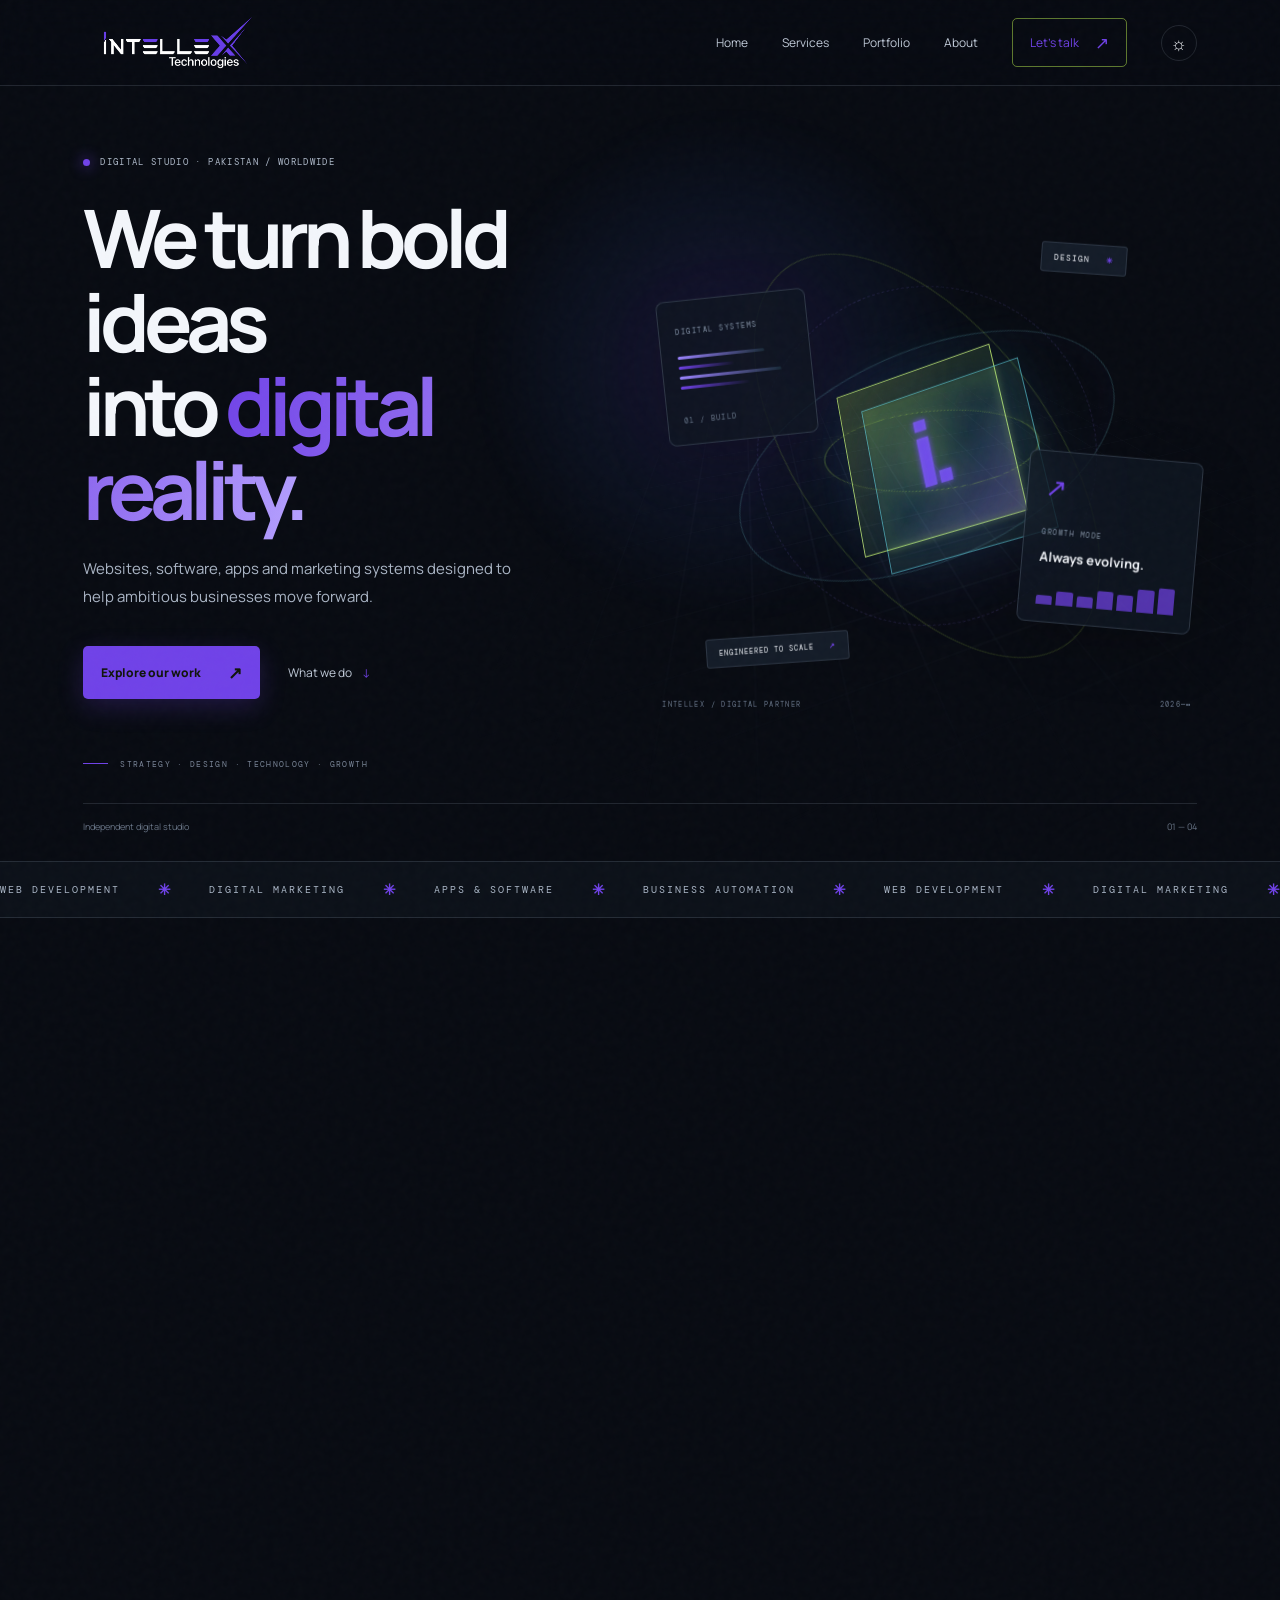
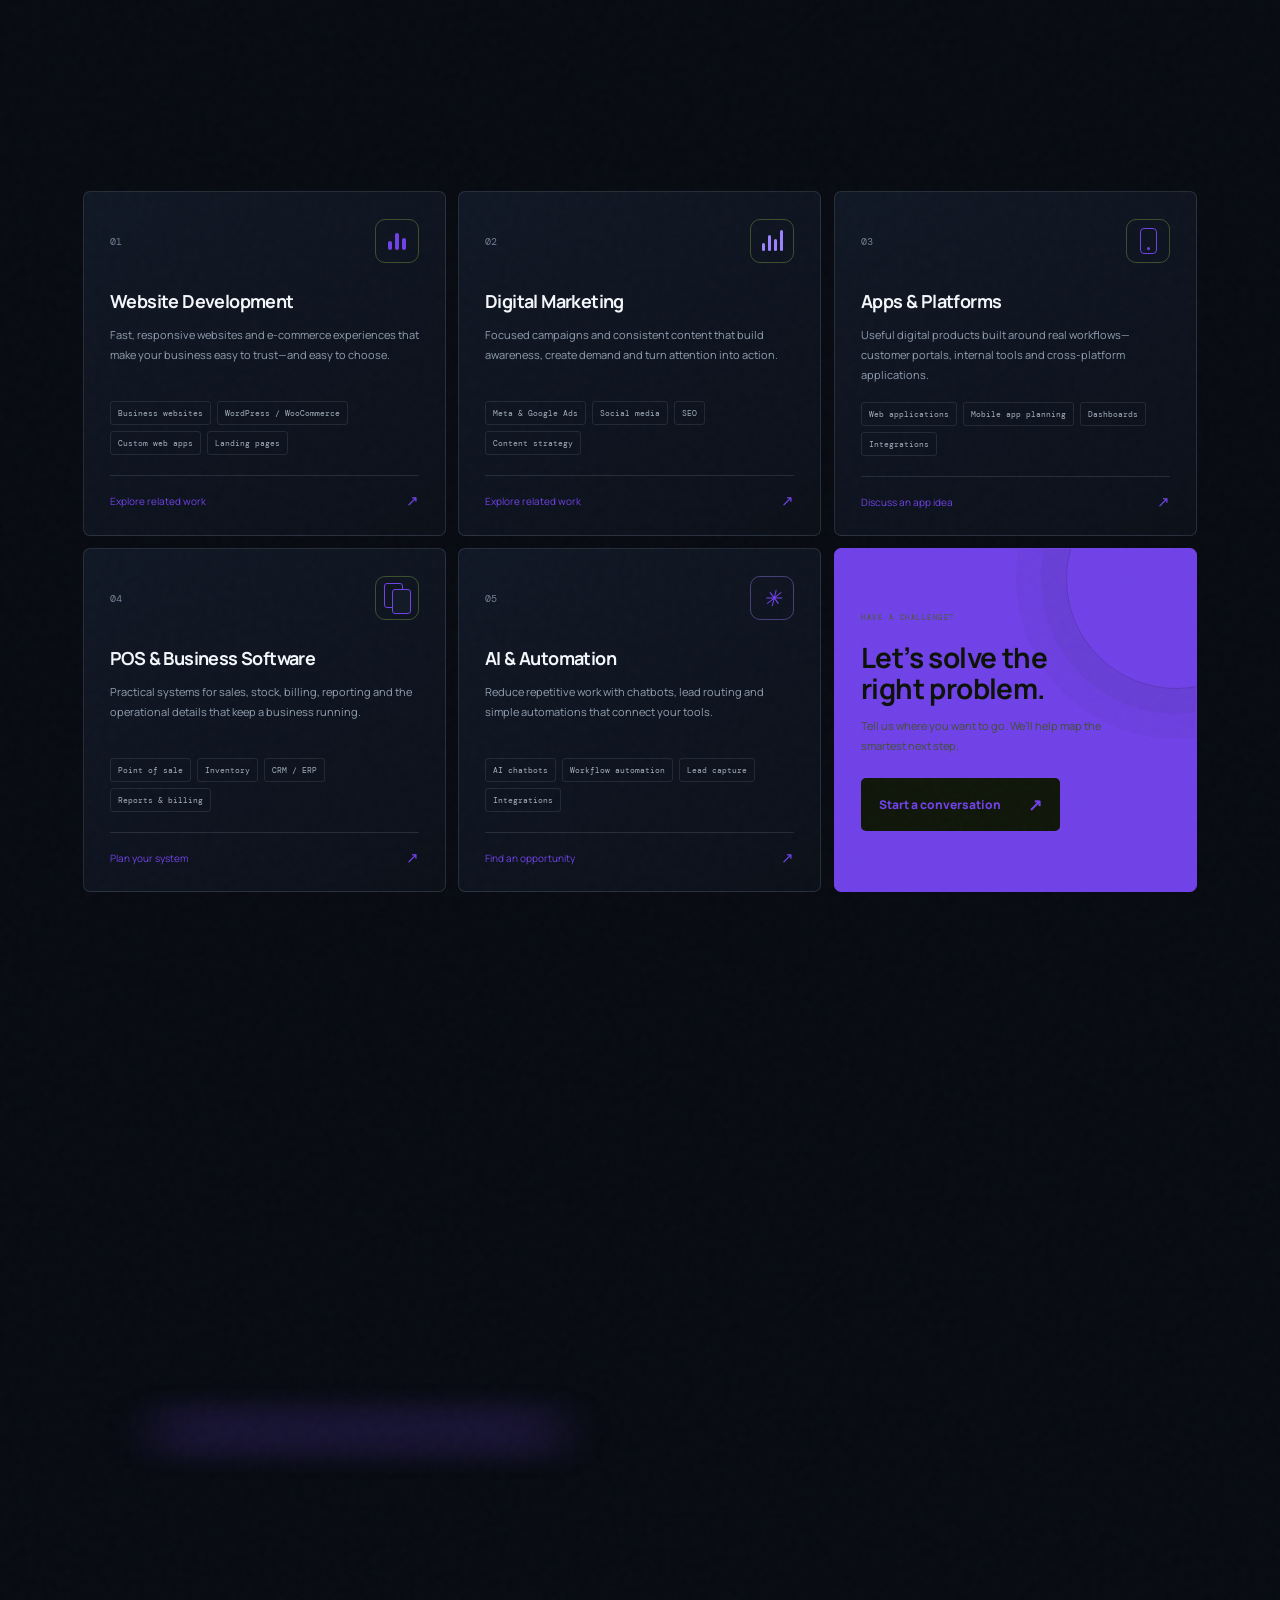
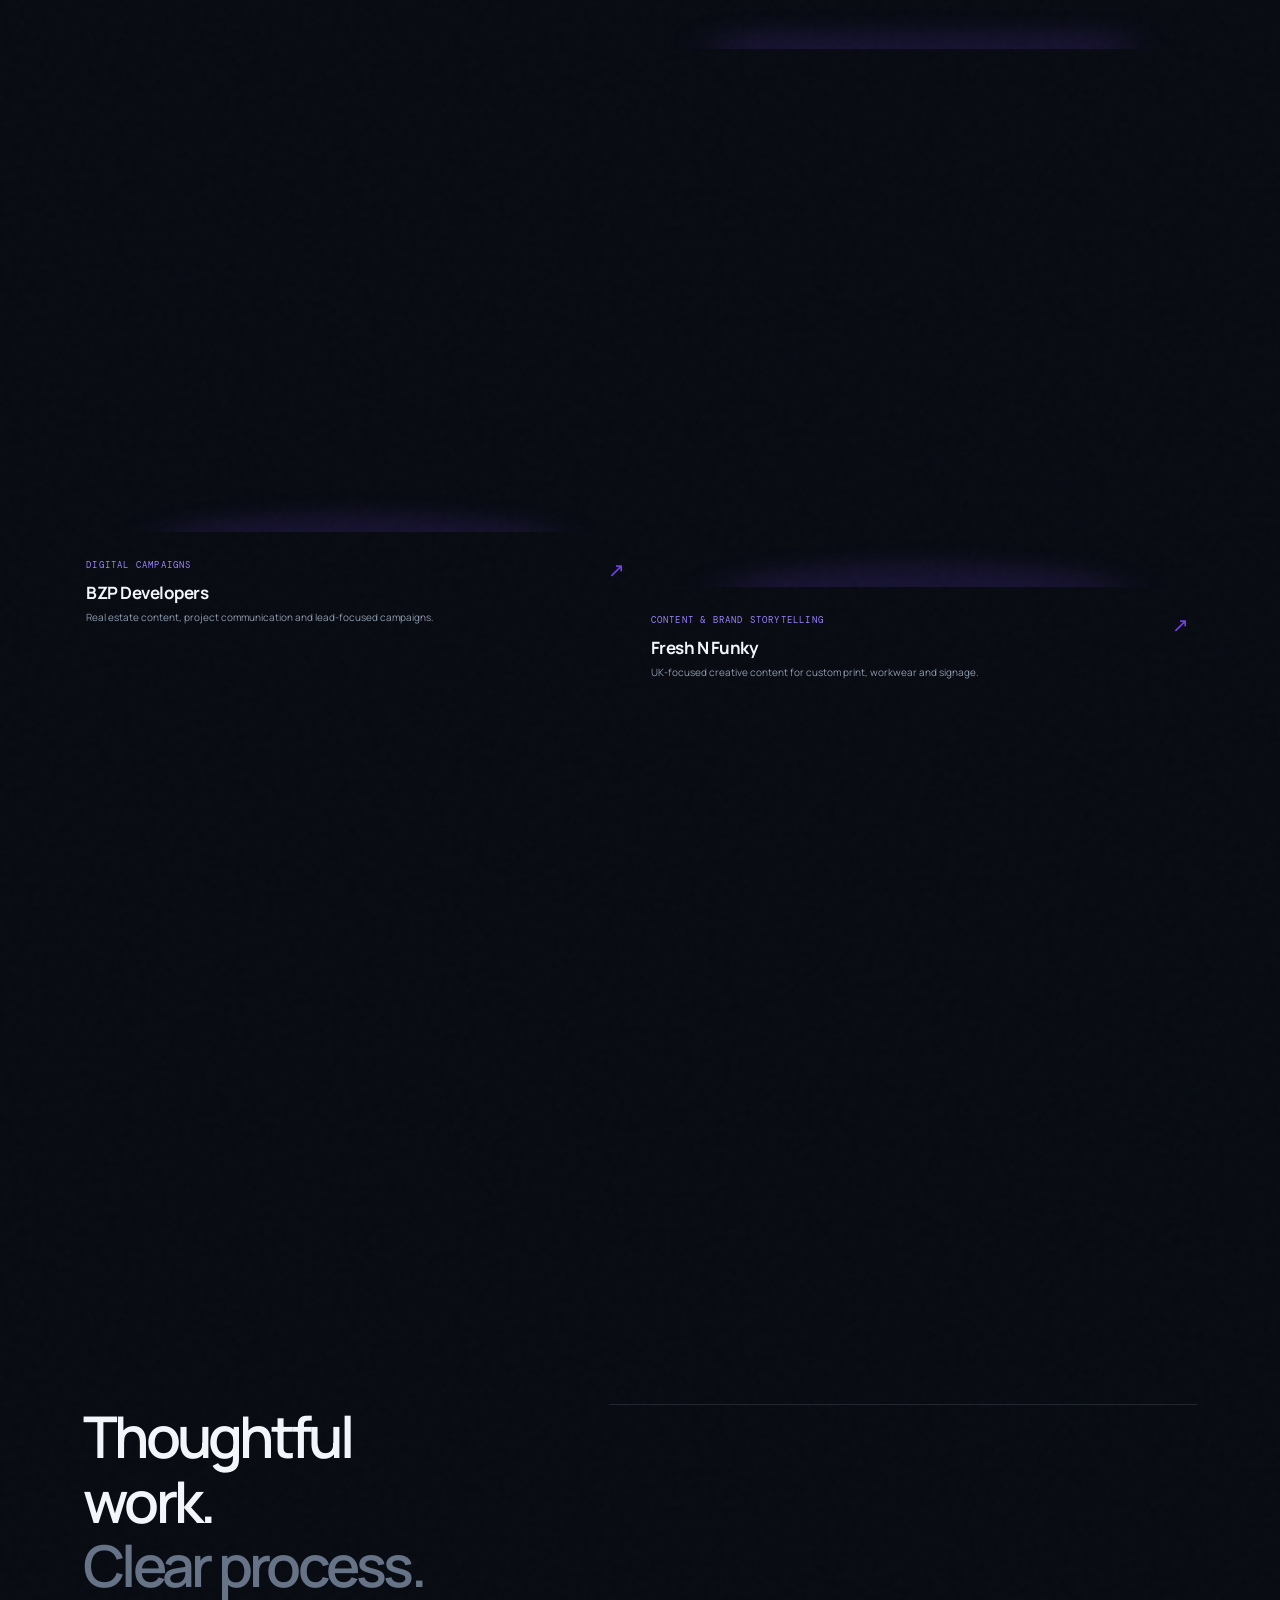
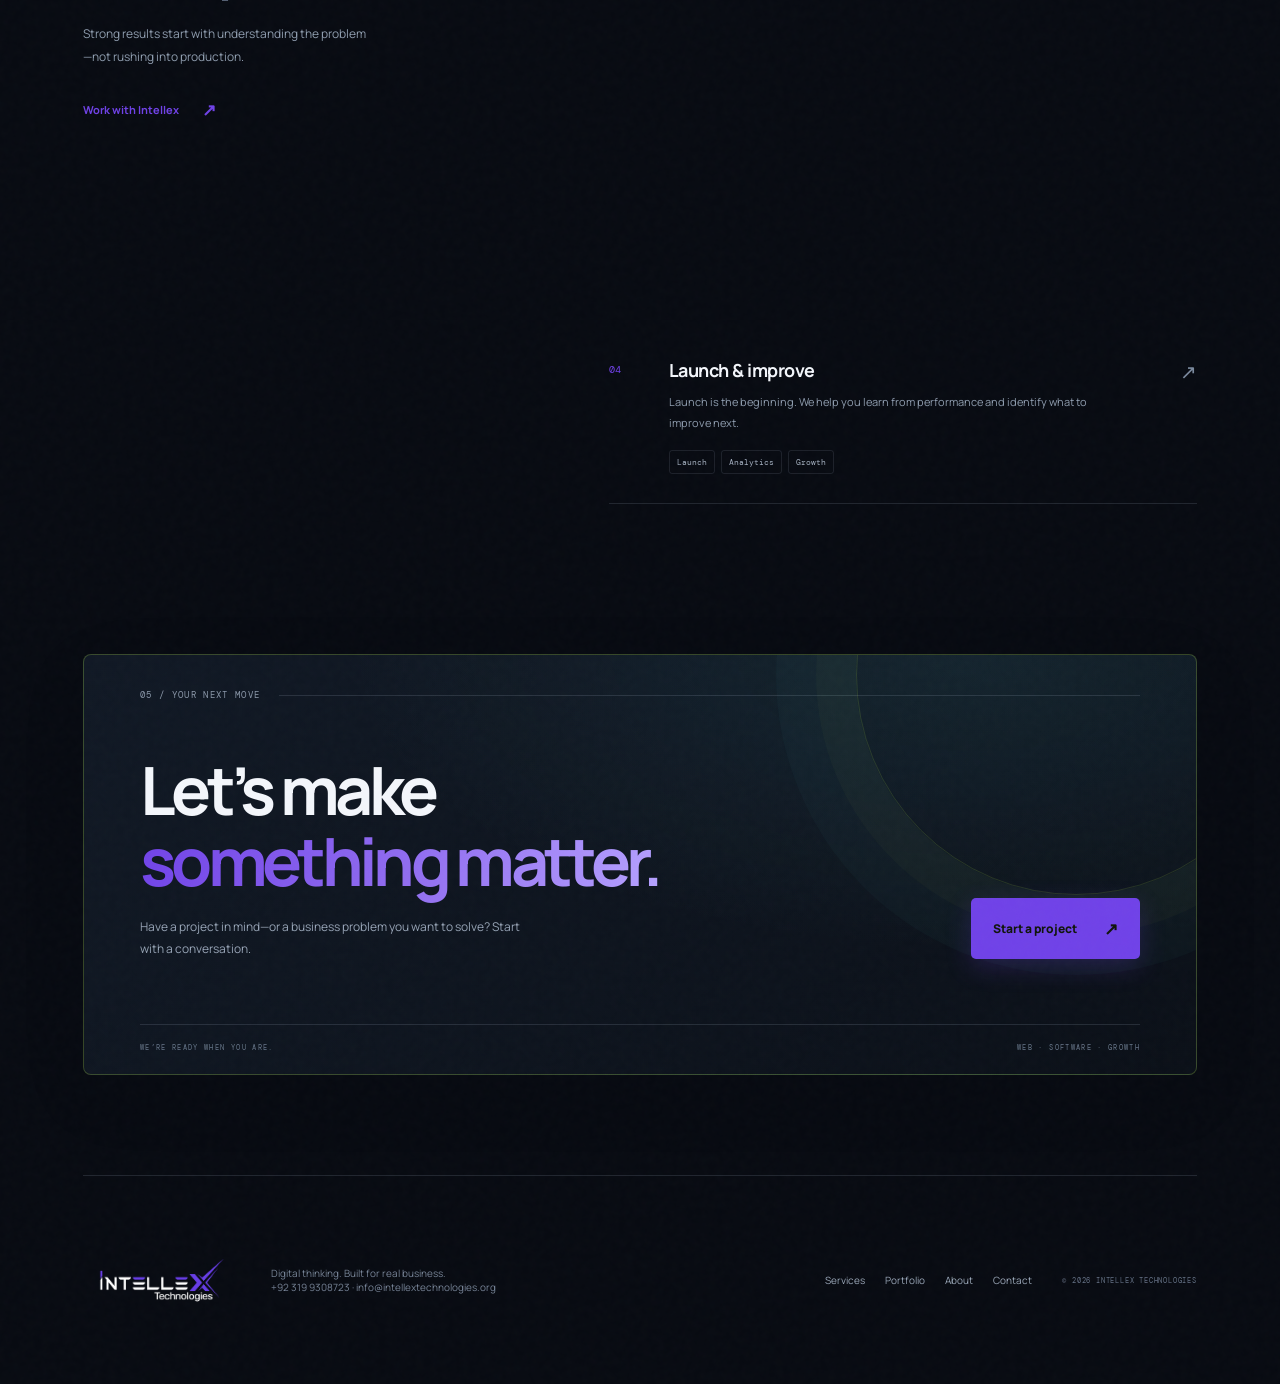
==== index.html @ 1612bf9b "Add files via upload" ====
<!doctype html>
<html lang="en" data-theme="dark">
<head>
  <meta charset="utf-8">
  <meta name="viewport" content="width=device-width, initial-scale=1">
  <meta name="theme-color" content="#080b12">
  <meta name="description" content="Intellex Technologies builds digital experiences, websites, apps, business software and performance marketing systems.">
  <title>Intellex Technologies — Build What’s Next</title>
  <link rel="preconnect" href="https://fonts.googleapis.com">
  <link rel="preconnect" href="https://fonts.gstatic.com" crossorigin>
  <link href="https://fonts.googleapis.com/css2?family=DM+Mono:wght@400;500&family=Manrope:wght@400;500;600;700;800&display=swap" rel="stylesheet">
  <link rel="stylesheet" href="styles.css">
</head>
<body>
  <div class="noise" aria-hidden="true"></div>
  <div class="cursor-glow" aria-hidden="true"></div>
  <header class="site-header">
    <a class="brand" href="index.html" aria-label="Intellex Technologies home"><img class="brand-logo brand-logo-dark" src="intellex-logo-dark.png" alt="Intellex Technologies"><img class="brand-logo brand-logo-light" src="intellex-logo.png" alt=""></a>
    <button class="menu-toggle" aria-label="Toggle menu" aria-expanded="false"><span></span><span></span></button>
    <nav class="nav-links">
      <a href="index.html" aria-current="page">Home</a><a href="services.html">Services</a><a href="portfolio.html">Portfolio</a><a href="about.html">About</a>
      <a class="nav-cta" href="contact.html">Let’s talk <span>↗</span></a><button class="theme-toggle" type="button" aria-label="Switch to light mode" title="Toggle light/dark mode">☼</button>
    </nav>
  </header>

  <main id="top">
    <section class="hero section-shell">
      <div class="hero-copy">
        <div class="eyebrow reveal"><span class="status-dot"></span> DIGITAL STUDIO · PAKISTAN / WORLDWIDE</div>
        <h1 class="reveal">We turn bold ideas<br>into <span class="gradient-text">digital reality.</span></h1>
        <p class="hero-intro reveal">Websites, software, apps and marketing systems designed to help ambitious businesses move forward.</p>
        <div class="hero-actions reveal">
          <a class="button button-primary" href="portfolio.html">Explore our work <span>↗</span></a>
          <a class="text-link" href="services.html">What we do <span>↓</span></a>
        </div>
        <div class="hero-footnote reveal"><span class="mini-line"></span> STRATEGY · DESIGN · TECHNOLOGY · GROWTH</div>
      </div>
      <div class="hero-visual" aria-label="Abstract three-dimensional digital artwork">
        <div class="orbit orbit-one"></div><div class="orbit orbit-two"></div><div class="orbit orbit-three"></div>
        <div class="visual-grid"></div>
        <div class="core-object">
          <div class="core-face face-front"><span>i.</span></div>
          <div class="core-face face-side"></div>
          <div class="core-ring"></div>
        </div>
        <div class="float-card card-code"><span class="card-label">DIGITAL SYSTEMS</span><div class="code-lines"><i></i><i></i><i></i><i></i></div><span class="code-foot">01 / BUILD</span></div>
        <div class="float-card card-growth"><span class="growth-icon">↗</span><span class="card-label">GROWTH MODE</span><strong>Always evolving.</strong><div class="growth-bars"><i></i><i></i><i></i><i></i><i></i><i></i><i></i></div></div>
        <div class="floating-chip chip-top">DESIGN <b>✳</b></div><div class="floating-chip chip-bottom">ENGINEERED TO SCALE <b>↗</b></div>
        <div class="visual-caption">INTELLEX / DIGITAL PARTNER <span>2026—∞</span></div>
      </div>
      <div class="hero-bottom-line"><span>Independent digital studio</span><span>01 — 04</span></div>
    </section>

    <section class="ticker" aria-label="Our capabilities">
      <div class="ticker-track"><span>WEB DEVELOPMENT</span><b>✳</b><span>DIGITAL MARKETING</span><b>✳</b><span>APPS & SOFTWARE</span><b>✳</b><span>BUSINESS AUTOMATION</span><b>✳</b><span>WEB DEVELOPMENT</span><b>✳</b><span>DIGITAL MARKETING</span><b>✳</b><span>APPS & SOFTWARE</span><b>✳</b><span>BUSINESS AUTOMATION</span><b>✳</b></div>
    </section>

    <section class="intro-section section-shell">
      <div class="section-kicker reveal"><span>01 / WHO WE ARE</span><span class="kicker-rule"></span></div>
      <div class="intro-grid">
        <h2 class="reveal">Good technology<br>should move your<br><span class="muted-text">business forward.</span></h2>
        <div class="intro-copy reveal"><p>Intellex Technologies brings creative thinking and practical technology together. We build the digital foundations businesses need—from a clear online presence to custom systems that make everyday work smarter.</p><p class="small-note">No off-the-shelf thinking. No unnecessary complexity. Just considered digital work built around your goals.</p><a class="arrow-link" href="contact.html">Tell us what you’re building <span>↗</span></a></div>
      </div>
    </section>

    <section class="services-section section-shell" id="services">
      <div class="section-kicker reveal"><span>02 / WHAT WE DO</span><span class="kicker-rule"></span><span>CAPABILITIES, CONNECTED</span></div>
      <div class="services-heading reveal"><h2>Everything digital.<br><span class="muted-text">One connected team.</span></h2><p>From first sketch to launch day—and the growth work that comes after.</p></div>
      <div class="service-grid">
        <article class="service-card reveal" data-tilt>
          <div class="service-top"><span>01</span><div class="service-icon icon-web"><i></i><i></i><i></i></div></div>
          <h3>Website Development</h3><p>Fast, responsive websites and e-commerce experiences that make your business easy to trust—and easy to choose.</p>
          <div class="service-tags"><span>Business websites</span><span>WordPress / WooCommerce</span><span>Custom web apps</span><span>Landing pages</span></div>
          <a href="portfolio.html" class="service-link" data-filter-link="web">Explore related work <span>↗</span></a>
        </article>
        <article class="service-card reveal" data-tilt>
          <div class="service-top"><span>02</span><div class="service-icon icon-marketing"><i></i><i></i><i></i><i></i></div></div>
          <h3>Digital Marketing</h3><p>Focused campaigns and consistent content that build awareness, create demand and turn attention into action.</p>
          <div class="service-tags"><span>Meta & Google Ads</span><span>Social media</span><span>SEO</span><span>Content strategy</span></div>
          <a href="portfolio.html" class="service-link" data-filter-link="marketing">Explore related work <span>↗</span></a>
        </article>
        <article class="service-card reveal" data-tilt>
          <div class="service-top"><span>03</span><div class="service-icon icon-app"><i></i></div></div>
          <h3>Apps & Platforms</h3><p>Useful digital products built around real workflows—customer portals, internal tools and cross-platform applications.</p>
          <div class="service-tags"><span>Web applications</span><span>Mobile app planning</span><span>Dashboards</span><span>Integrations</span></div>
          <a href="contact.html" class="service-link">Discuss an app idea <span>↗</span></a>
        </article>
        <article class="service-card reveal" data-tilt>
          <div class="service-top"><span>04</span><div class="service-icon icon-pos"><i></i><i></i></div></div>
          <h3>POS & Business Software</h3><p>Practical systems for sales, stock, billing, reporting and the operational details that keep a business running.</p>
          <div class="service-tags"><span>Point of sale</span><span>Inventory</span><span>CRM / ERP</span><span>Reports & billing</span></div>
          <a href="contact.html" class="service-link">Plan your system <span>↗</span></a>
        </article>
        <article class="service-card reveal" data-tilt>
          <div class="service-top"><span>05</span><div class="service-icon icon-ai"><i>✳</i></div></div>
          <h3>AI & Automation</h3><p>Reduce repetitive work with chatbots, lead routing and simple automations that connect your tools.</p>
          <div class="service-tags"><span>AI chatbots</span><span>Workflow automation</span><span>Lead capture</span><span>Integrations</span></div>
          <a href="contact.html" class="service-link">Find an opportunity <span>↗</span></a>
        </article>
        <article class="service-card service-card-cta reveal" data-tilt>
          <span class="cta-orb"></span><span class="card-label">HAVE A CHALLENGE?</span><h3>Let’s solve the<br>right problem.</h3><p>Tell us where you want to go. We’ll help map the smartest next step.</p><a class="button button-light" href="contact.html">Start a conversation <span>↗</span></a>
        </article>
      </div>
    </section>

    <section class="work-section section-shell" id="work">
      <div class="section-kicker reveal"><span>03 / SELECTED WORK</span><span class="kicker-rule"></span><span>REAL CLIENTS · REAL CONTEXT</span></div>
      <div class="work-heading reveal"><h2>Different industries.<br><span class="muted-text">Purpose-built solutions.</span></h2><p>A selection of client work across digital presence, e-commerce, marketing and brand communication.</p></div>
      <div class="work-filters reveal" role="group" aria-label="Filter projects">
        <button class="filter-button active" data-filter="all">All work <span>06</span></button>
        <button class="filter-button" data-filter="web">Web & e-commerce</button>
        <button class="filter-button" data-filter="marketing">Marketing & content</button>
        <button class="filter-button" data-filter="brand">Brand communication</button>
      </div>
      <div class="project-grid">
        <article class="project-card project-large reveal" data-category="web">
          <div class="project-art art-ans"><div class="mock-browser"><div class="browser-top"><i></i><i></i><i></i><span>ansconsultant.com</span></div><div class="mock-content"><span class="mock-eyebrow">YOUR NEXT CHAPTER</span><strong>Move forward<br>with clarity.</strong><div class="mock-button"></div><div class="mock-sun"></div></div></div><span class="art-index">01 / WEB</span></div>
          <div class="project-meta"><div><span class="project-type">WEBSITE EXPERIENCE</span><h3>ANS Foreign Consultant</h3><p>Consultancy-focused digital presence and service journey.</p></div><span class="project-arrow">↗</span></div>
        </article>
        <article class="project-card reveal" data-category="web">
          <div class="project-art art-kiswa"><div class="shop-layout"><div class="shop-title">KISWA<span>CREATIONS</span></div><div class="shop-product"><div class="product-arch"></div><div class="product-label">EVERYDAY<br>ESSENTIALS</div></div><div class="shop-pill">SHOP COLLECTION ↗</div></div><span class="art-index">02 / E-COMMERCE</span></div>
          <div class="project-meta"><div><span class="project-type">ONLINE STORE</span><h3>Kiswa Creations</h3><p>WooCommerce store for lifestyle and faith essentials.</p></div><span class="project-arrow">↗</span></div>
        </article>
        <article class="project-card reveal" data-category="marketing">
          <div class="project-art art-bzp"><div class="realty-lines"></div><div class="realty-copy"><span>BUILT ON VISION</span><strong>Property.<br>Perspective.</strong><i>REAL ESTATE / CAMPAIGNS</i></div><div class="realty-tower tower-one"></div><div class="realty-tower tower-two"></div><span class="art-index">03 / REAL ESTATE</span></div>
          <div class="project-meta"><div><span class="project-type">DIGITAL CAMPAIGNS</span><h3>BZP Developers</h3><p>Real estate content, project communication and lead-focused campaigns.</p></div><span class="project-arrow">↗</span></div>
        </article>
        <article class="project-card project-large reveal" data-category="marketing brand">
          <div class="project-art art-fnf"><div class="fnf-stamp">FRESH<br><b>N</b><br>FUNKY</div><div class="fnf-side">BRAND IT. PRINT IT. MAKE IT YOURS.</div><div class="fnf-shape shape-a"></div><div class="fnf-shape shape-b"></div><span class="art-index">04 / UK BRAND</span></div>
          <div class="project-meta"><div><span class="project-type">CONTENT & BRAND STORYTELLING</span><h3>Fresh N Funky</h3><p>UK-focused creative content for custom print, workwear and signage.</p></div><span class="project-arrow">↗</span></div>
        </article>
        <article class="project-card reveal" data-category="marketing">
          <div class="project-art art-lagarto"><span class="lagarto-word">LAGARTO<span>ACTIVE KIDS</span></span><div class="lagarto-shape"></div><span class="lagarto-cta">MOVE YOUR WAY ↗</span><span class="art-index">05 / E-COMMERCE BRAND</span></div>
          <div class="project-meta"><div><span class="project-type">SOCIAL & BRAND CONTENT</span><h3>Lagarto UK</h3><p>Social-first content direction for a kids activewear brand.</p></div><span class="project-arrow">↗</span></div>
        </article>
        <article class="project-card reveal" data-category="marketing brand">
          <div class="project-art art-habib"><div class="habib-moon"></div><span class="habib-small">AL HABIB</span><strong>THE JOURNEY<br>OF A LIFETIME</strong><span class="habib-bottom">HAJJ & UMRAH</span><span class="art-index">06 / TRAVEL</span></div>
          <div class="project-meta"><div><span class="project-type">SOCIAL & CAMPAIGN CONTENT</span><h3>Al Habib Hajj & Umrah</h3><p>Travel communications and evergreen pilgrimage content.</p></div><span class="project-arrow">↗</span></div>
        </article>
      </div>
      <p class="portfolio-note">Project visuals on this page are designed portfolio mockups, not screenshots of live client websites or campaign results.</p>
    </section>

    <section class="process-section section-shell" id="process">
      <div class="section-kicker reveal"><span>04 / HOW WE WORK</span><span class="kicker-rule"></span><span>CLARITY BEFORE COMPLEXITY</span></div>
      <div class="process-layout"><div class="process-sticky reveal"><h2>Thoughtful work.<br><span class="muted-text">Clear process.</span></h2><p>Strong results start with understanding the problem—not rushing into production.</p><a class="arrow-link" href="contact.html">Work with Intellex <span>↗</span></a></div>
        <div class="process-steps">
          <article class="process-step reveal"><span class="step-number">01</span><div><h3>Understand</h3><p>We learn about your business, audience, goals and constraints. Then we define what success should actually look like.</p><div class="step-tags"><span>Discovery</span><span>Research</span><span>Scope</span></div></div><span class="step-symbol">⌕</span></article>
          <article class="process-step reveal"><span class="step-number">02</span><div><h3>Design the right approach</h3><p>We shape the user journey, content, system structure and visual direction before the build begins.</p><div class="step-tags"><span>UX / UI</span><span>Strategy</span><span>Planning</span></div></div><span class="step-symbol">◈</span></article>
          <article class="process-step reveal"><span class="step-number">03</span><div><h3>Build & refine</h3><p>We develop, test and refine the experience across screen sizes and real-world use cases.</p><div class="step-tags"><span>Development</span><span>QA</span><span>Iteration</span></div></div><span class="step-symbol">⌘</span></article>
          <article class="process-step reveal"><span class="step-number">04</span><div><h3>Launch & improve</h3><p>Launch is the beginning. We help you learn from performance and identify what to improve next.</p><div class="step-tags"><span>Launch</span><span>Analytics</span><span>Growth</span></div></div><span class="step-symbol">↗</span></article>
        </div>
      </div>
    </section>

    <section class="contact-section section-shell" id="contact">
      <div class="contact-card reveal"><div class="contact-orbit"></div><div class="section-kicker"><span>05 / YOUR NEXT MOVE</span><span class="kicker-rule"></span></div><div class="contact-content"><div><h2>Let’s make<br><span class="gradient-text">something matter.</span></h2><p>Have a project in mind—or a business problem you want to solve? Start with a conversation.</p></div><a class="button button-primary button-big" href="mailto:info@intellextechnologies.org?subject=Project%20enquiry">Start a project <span>↗</span></a></div><div class="contact-bottom"><span>WE’RE READY WHEN YOU ARE.</span><span>WEB · SOFTWARE · GROWTH</span></div></div>
    </section>
  </main>

  <footer class="site-footer section-shell"><a class="brand" href="index.html"><img class="brand-logo brand-logo-dark" src="intellex-logo-dark.png" alt="Intellex Technologies"><img class="brand-logo brand-logo-light" src="intellex-logo.png" alt=""></a><p>Digital thinking. Built for real business.<br><a href="tel:+923199308723">+92 319 9308723</a> · <a href="mailto:info@intellextechnologies.org">info@intellextechnologies.org</a></p><div class="footer-links"><a href="services.html">Services</a><a href="portfolio.html">Portfolio</a><a href="about.html">About</a><a href="contact.html">Contact</a></div><span class="copyright">© <span id="year"></span> INTELLEX TECHNOLOGIES</span></footer>
  <script src="script.js"></script>
</body>
</html>
---- styles.css ----
:root{--bg:#080b12;--panel:#0e131d;--panel2:#111927;--text:#f3f6fb;--muted:#9ba7b8;--line:rgba(207,221,244,.13);--lime:#7042e8;--cyan:#9b83ff;--violet:#7042e8;--font:'Manrope',sans-serif;--mono:'DM Mono',monospace}
*{box-sizing:border-box}html{scroll-behavior:smooth;scroll-padding-top:90px}body{margin:0;background:var(--bg);color:var(--text);font-family:var(--font);overflow-x:hidden}a{color:inherit;text-decoration:none}button{font:inherit}.noise{position:fixed;inset:0;pointer-events:none;z-index:30;opacity:.035;background-image:url("data:image/svg+xml,%3Csvg viewBox='0 0 180 180' xmlns='http://www.w3.org/2000/svg'%3E%3Cfilter id='n'%3E%3CfeTurbulence type='fractalNoise' baseFrequency='.95' numOctaves='3' stitchTiles='stitch'/%3E%3C/filter%3E%3Crect width='100%25' height='100%25' filter='url(%23n)' opacity='.6'/%3E%3C/svg%3E")}.cursor-glow{position:fixed;width:360px;height:360px;border-radius:50%;background:radial-gradient(circle,rgba(105,229,245,.075),transparent 68%);pointer-events:none;z-index:0;transform:translate(-50%,-50%);opacity:0;transition:opacity .3s}.site-header{height:86px;padding:0 6.5%;display:flex;align-items:center;justify-content:space-between;border-bottom:1px solid var(--line);position:sticky;top:0;background:rgba(8,11,18,.78);backdrop-filter:blur(18px);z-index:25}.brand{display:inline-flex;align-items:center;gap:12px}.brand-mark{width:31px;height:31px;display:flex;align-items:flex-end;gap:3px;padding:5px;border:1px solid rgba(200,255,82,.5);border-radius:9px;transform:rotate(-8deg)}.brand-mark span{width:5px;border-radius:3px;background:var(--lime);display:block}.brand-mark span:nth-child(1){height:10px}.brand-mark span:nth-child(2){height:17px}.brand-mark span:nth-child(3){height:12px}.brand-name{font-size:14px;font-weight:800;letter-spacing:-.5px;display:flex;flex-direction:column;line-height:1.05}.brand-name span{font-family:var(--mono);font-size:8px;letter-spacing:2.1px;color:#8794a6;text-transform:uppercase;margin-top:5px}.nav-links{display:flex;align-items:center;gap:34px;font-size:12px;color:#c0cad8}.nav-links a:not(.nav-cta){transition:color .2s}.nav-links a:hover{color:var(--lime)}.nav-cta{padding:12px 17px;border:1px solid rgba(200,255,82,.45);border-radius:5px;color:var(--lime);display:flex;gap:16px;align-items:center}.nav-cta span,.button span,.arrow-link span{font-size:17px;transition:transform .2s}.nav-cta:hover span,.button:hover span,.arrow-link:hover span{transform:translate(3px,-3px)}.menu-toggle{display:none;background:none;border:0;color:white}.section-shell{width:min(1320px,87%);margin:0 auto;position:relative}.hero{min-height:680px;display:grid;grid-template-columns:1.03fr .97fr;align-items:center;padding:70px 0 92px;isolation:isolate}.hero-copy{position:relative;z-index:2}.eyebrow,.section-kicker,.hero-footnote,.visual-caption,.card-label,.code-foot,.project-type,.art-index,.copyright,.contact-bottom,.portfolio-note{font-family:var(--mono);font-size:9px;letter-spacing:1.35px}.eyebrow{color:#aeb9c9;display:flex;align-items:center;gap:10px}.status-dot{width:7px;height:7px;background:var(--lime);border-radius:50%;box-shadow:0 0 14px var(--lime)}h1{font-size:clamp(47px,6.3vw,88px);line-height:1.04;letter-spacing:-.075em;font-weight:700;margin:28px 0 24px} .gradient-text{background:linear-gradient(105deg,#7042e8 0%,#916df0 52%,#b6a2ff 100%);color:transparent;background-clip:text;-webkit-background-clip:text}.hero-intro{font-size:15px;line-height:1.85;color:#aab5c5;max-width:450px}.hero-actions{display:flex;align-items:center;gap:28px;margin-top:35px}.button{display:inline-flex;align-items:center;gap:27px;padding:15px 18px;border-radius:5px;font-size:12px;font-weight:800;transition:transform .25s,box-shadow .25s}.button:hover{transform:translateY(-3px)}.button-primary{background:var(--lime);color:#10150b;box-shadow:0 10px 32px rgba(200,255,82,.09)}.button-primary:hover{box-shadow:0 13px 35px rgba(200,255,82,.19)}.text-link{font-size:12px;color:#c0cad8}.text-link span{color:var(--lime);padding-left:8px}.hero-footnote{display:flex;align-items:center;gap:12px;color:#788496;margin-top:60px;font-size:8px}.mini-line{height:1px;width:25px;background:var(--lime)}.hero-visual{height:505px;position:relative;perspective:1000px;transform-style:preserve-3d}.visual-grid{position:absolute;inset:6% -4% 3% 0;background-image:linear-gradient(rgba(134,159,198,.09) 1px,transparent 1px),linear-gradient(90deg,rgba(134,159,198,.09) 1px,transparent 1px);background-size:35px 35px;mask-image:radial-gradient(ellipse at center,#000 0%,transparent 72%);transform:perspective(700px) rotateX(60deg) rotateZ(-22deg) scale(1.25);opacity:.8}.orbit{position:absolute;left:50%;top:49%;border:1px solid rgba(130,223,238,.2);border-radius:50%;transform:translate(-50%,-50%) rotate(-24deg);animation:orbit 22s linear infinite}.orbit-one{width:400px;height:210px}.orbit-two{width:470px;height:250px;transform:translate(-50%,-50%) rotate(53deg);border-color:rgba(200,255,82,.17);animation-direction:reverse}.orbit-three{width:340px;height:340px;border-style:dashed;border-color:rgba(154,131,255,.17);animation-duration:40s}.core-object{position:absolute;left:50%;top:48%;width:175px;height:175px;transform:translate(-50%,-50%) rotateX(13deg) rotateY(-23deg) rotateZ(-12deg);transform-style:preserve-3d;animation:float 6s ease-in-out infinite}.core-face{position:absolute;inset:0;border:1px solid rgba(210,255,120,.75);background:linear-gradient(140deg,rgba(200,255,82,.18),rgba(105,229,245,.06) 60%,rgba(154,131,255,.2));box-shadow:inset 0 0 45px rgba(200,255,82,.06),0 0 70px rgba(105,229,245,.08);backdrop-filter:blur(3px)}.face-front{display:grid;place-items:center;font-size:95px;font-weight:800;letter-spacing:-12px;color:var(--lime);text-shadow:0 0 45px rgba(200,255,82,.35)}.face-side{transform:translateZ(-32px) translate(25px,24px);border-color:rgba(105,229,245,.55);background:rgba(105,229,245,.06)}.core-ring{position:absolute;inset:-29px;border:1px solid rgba(200,255,82,.36);border-radius:50%;transform:rotateX(69deg) rotateY(12deg);box-shadow:0 0 20px rgba(200,255,82,.06)}.float-card{position:absolute;background:rgba(15,22,33,.82);border:1px solid rgba(188,207,235,.18);box-shadow:0 18px 60px rgba(0,0,0,.2);backdrop-filter:blur(15px);border-radius:8px;z-index:3}.card-code{left:1%;top:17%;width:150px;padding:16px;transform:rotate(-6deg);animation:cardfloat 7s ease-in-out infinite}.card-label{font-size:7px;color:#8795a9;letter-spacing:1.5px}.code-lines{display:flex;flex-direction:column;gap:7px;margin:17px 0}.code-lines i{height:3px;border-radius:4px;background:linear-gradient(90deg,var(--cyan),rgba(105,229,245,.1));width:75%}.code-lines i:nth-child(2){width:48%;background:linear-gradient(90deg,var(--violet),transparent)}.code-lines i:nth-child(3){width:88%}.code-lines i:nth-child(4){width:60%;background:linear-gradient(90deg,var(--lime),transparent)}.code-foot{font-size:7px;color:#6d7b8e}.card-growth{right:0;bottom:17%;width:174px;padding:17px;transform:rotate(5deg);animation:cardfloat 8s ease-in-out infinite reverse}.growth-icon{display:block;color:var(--lime);font-size:26px;margin-bottom:13px}.card-growth strong{display:block;font-size:13px;margin-top:8px}.growth-bars{display:flex;align-items:flex-end;gap:4px;height:26px;margin-top:13px}.growth-bars i{display:block;flex:1;background:var(--lime);height:35%;border-radius:2px 2px 0 0;opacity:.7}.growth-bars i:nth-child(2){height:55%}.growth-bars i:nth-child(3){height:42%}.growth-bars i:nth-child(4){height:70%}.growth-bars i:nth-child(5){height:63%}.growth-bars i:nth-child(6){height:88%}.growth-bars i:nth-child(7){height:100%}.floating-chip{position:absolute;padding:9px 12px;background:#141c28;border:1px solid var(--line);font-family:var(--mono);font-size:8px;letter-spacing:1px;border-radius:3px;z-index:3}.floating-chip b{color:var(--lime);padding-left:10px}.chip-top{right:13%;top:7%;transform:rotate(4deg)}.chip-bottom{left:9%;bottom:10%;font-size:7px;transform:rotate(-4deg)}.visual-caption{position:absolute;bottom:1%;right:1%;left:1%;display:flex;justify-content:space-between;color:#667387;font-size:7px}.hero-bottom-line{position:absolute;bottom:28px;left:0;right:0;display:flex;justify-content:space-between;padding-top:16px;border-top:1px solid var(--line);font-size:9px;color:#697587}.ticker{overflow:hidden;border-block:1px solid var(--line);background:#0c1119;padding:17px 0}.ticker-track{display:flex;align-items:center;justify-content:space-around;gap:38px;min-width:max-content;animation:ticker 28s linear infinite}.ticker-track span{font-family:var(--mono);font-size:10px;letter-spacing:2px;color:#a9b5c5}.ticker-track b{color:var(--lime);font-size:15px}.intro-section{padding:145px 0 155px}.section-kicker{display:flex;align-items:center;gap:18px;color:#8b98aa}.kicker-rule{height:1px;background:var(--line);flex:1}.intro-grid{display:grid;grid-template-columns:1.15fr .85fr;gap:8%;margin-top:60px}.intro-grid h2,.services-heading h2,.work-heading h2,.process-sticky h2{font-size:clamp(35px,4.5vw,58px);line-height:1.12;letter-spacing:-.065em;margin:0;font-weight:600}.muted-text{color:#667387}.intro-copy{padding-top:8px;max-width:480px}.intro-copy p{color:#a8b4c4;font-size:14px;line-height:1.9;margin:0 0 19px}.intro-copy .small-note{font-size:12px;color:#778598}.arrow-link{display:inline-flex;align-items:center;gap:23px;color:var(--lime);font-size:11px;font-weight:700;margin-top:18px}.services-section{padding:20px 0 145px}.services-heading,.work-heading{display:flex;justify-content:space-between;align-items:flex-end;gap:40px;margin:56px 0 45px}.services-heading>p,.work-heading>p{max-width:280px;color:#8996a8;font-size:12px;line-height:1.8;margin:0 0 5px}.service-grid{display:grid;grid-template-columns:repeat(3,1fr);gap:12px}.service-card{position:relative;min-height:330px;padding:27px 26px 23px;background:linear-gradient(145deg,rgba(18,26,39,.93),rgba(12,17,26,.95));border:1px solid var(--line);border-radius:7px;overflow:hidden;transform-style:preserve-3d;transition:border-color .3s,background .3s;will-change:transform}.service-card:hover{border-color:rgba(200,255,82,.38);background:linear-gradient(145deg,#151f2c,#0e141f)}.service-top{display:flex;justify-content:space-between;align-items:center;color:#718095;font-family:var(--mono);font-size:10px}.service-icon{width:44px;height:44px;border:1px solid rgba(200,255,82,.25);border-radius:10px;display:flex;align-items:center;justify-content:center;position:relative;color:var(--lime)}.icon-web{gap:3px;align-items:flex-end;padding-bottom:12px}.icon-web i{width:4px;background:var(--lime);border-radius:2px}.icon-web i:nth-child(1){height:9px}.icon-web i:nth-child(2){height:17px}.icon-web i:nth-child(3){height:12px}.icon-marketing{gap:3px;align-items:flex-end;padding-bottom:11px}.icon-marketing i{width:3px;background:var(--cyan);border-radius:2px}.icon-marketing i:nth-child(1){height:8px}.icon-marketing i:nth-child(2){height:16px}.icon-marketing i:nth-child(3){height:12px}.icon-marketing i:nth-child(4){height:21px}.icon-app i{width:17px;height:26px;border:1px solid var(--violet);border-radius:4px;position:relative}.icon-app i:after{content:"";position:absolute;bottom:3px;left:6px;width:3px;height:3px;background:var(--violet);border-radius:50%}.icon-pos i{position:absolute;width:19px;height:25px;border:1px solid var(--lime);border-radius:3px}.icon-pos i:first-child{transform:translate(-4px,-3px)}.icon-pos i:last-child{transform:translate(4px,3px);background:#111a26}.icon-ai{font-size:22px;color:var(--violet);border-color:rgba(154,131,255,.4)}.service-card h3{font-size:18px;letter-spacing:-.6px;margin:26px 0 12px}.service-card p{font-size:11px;line-height:1.8;color:#929fb1;min-height:58px;margin:0}.service-tags{display:flex;flex-wrap:wrap;gap:6px;margin:18px 0 20px}.service-tags span,.step-tags span{font-family:var(--mono);font-size:8px;color:#a3afbf;padding:6px 7px;border:1px solid rgba(182,198,220,.12);border-radius:3px}.service-link{display:flex;justify-content:space-between;align-items:center;padding-top:14px;border-top:1px solid var(--line);font-size:10px;color:var(--lime)}.service-link span{font-size:15px}.service-card-cta{background:var(--lime);color:#0c1207;border-color:var(--lime);display:flex;flex-direction:column;align-items:flex-start;justify-content:center}.service-card-cta .card-label{color:#4b5d2a;position:relative;z-index:1}.service-card-cta h3{font-size:28px;line-height:1.1;position:relative;z-index:1;margin:20px 0 12px}.service-card-cta p{color:#42512c;max-width:260px;min-height:0;position:relative;z-index:1}.cta-orb{position:absolute;width:220px;height:220px;border-radius:50%;right:-90px;top:-80px;border:1px solid rgba(14,25,4,.2);box-shadow:0 0 0 25px rgba(14,25,4,.04),0 0 0 50px rgba(14,25,4,.04)}.button-light{background:#10170a;color:var(--lime);margin-top:22px;position:relative;z-index:1}.work-section{padding:10px 0 150px}.work-filters{display:flex;flex-wrap:wrap;gap:8px;margin-bottom:25px}.filter-button{background:transparent;color:#8c99ab;border:1px solid var(--line);border-radius:4px;padding:10px 13px;font-size:10px;cursor:pointer;transition:all .2s}.filter-button span{margin-left:9px;color:#5d6b7e;font-family:var(--mono);font-size:8px}.filter-button.active,.filter-button:hover{color:var(--lime);border-color:rgba(200,255,82,.45);background:rgba(200,255,82,.045)}.project-grid{display:grid;grid-template-columns:repeat(2,1fr);gap:35px 15px}.project-card{min-width:0;transition:opacity .25s,transform .25s}.project-card.is-hidden{display:none}.project-art{height:300px;position:relative;overflow:hidden;border-radius:6px;border:1px solid rgba(200,216,240,.12);isolation:isolate}.project-large .project-art{height:355px}.art-index{position:absolute;bottom:13px;left:15px;color:rgba(240,245,252,.65);font-size:7px;z-index:4}.mock-browser{position:absolute;left:12%;right:12%;top:12%;bottom:-8%;background:#f4f0e8;border-radius:9px 9px 0 0;box-shadow:0 20px 60px rgba(0,0,0,.3);transform:rotate(-3deg);overflow:hidden}.browser-top{height:26px;background:#e7e3db;display:flex;align-items:center;gap:4px;padding:0 10px;color:#7a7a75;font-family:var(--mono);font-size:6px}.browser-top i{width:5px;height:5px;border-radius:50%;background:#b4b0a7}.browser-top span{margin-left:10px}.mock-content{height:100%;position:relative;padding:34px 26px;background:linear-gradient(115deg,#f4f0e8 55%,#d9e4d4 55%);color:#1b3128}.mock-eyebrow{font-family:var(--mono);font-size:7px;letter-spacing:2px}.mock-content strong{display:block;font-size:clamp(23px,3vw,39px);line-height:1.05;letter-spacing:-2px;margin-top:17px;position:relative;z-index:1}.mock-button{width:85px;height:20px;background:#243e31;margin-top:20px;border-radius:2px}.mock-sun{position:absolute;right:10%;top:19%;width:120px;height:120px;border-radius:50%;background:linear-gradient(135deg,#d0a85f,#eddbac);opacity:.8}.art-ans{background:radial-gradient(circle at 80% 20%,#394b3f,#15251f 50%,#0d1515)}.art-ans:after{content:"";position:absolute;inset:0;background:linear-gradient(120deg,transparent 30%,rgba(218,232,202,.12));z-index:-1}.art-kiswa{background:radial-gradient(circle at 50% 70%,#e7cda5,#b88c64 70%,#815b40);display:grid;place-items:center}.shop-layout{width:60%;height:78%;background:#f7f0e3;position:relative;box-shadow:0 20px 45px #37271b55;transform:rotate(3deg);padding:20px;color:#352d25}.shop-title{font-size:12px;letter-spacing:3px;font-weight:800}.shop-title span{display:block;font-family:var(--mono);font-size:6px;letter-spacing:4px;margin-top:3px}.shop-product{position:absolute;left:10%;right:10%;top:28%;bottom:17%;background:linear-gradient(135deg,#d9c3a3,#f0e4d1);display:flex;align-items:center;justify-content:center;overflow:hidden}.product-arch{position:absolute;bottom:-12%;height:120%;width:60%;border-radius:100px 100px 0 0;background:linear-gradient(90deg,#9e7a5c,#d4b894,#987251);box-shadow:inset 12px 0 20px #6e4f3433}.product-label{position:absolute;left:10px;top:10px;font-family:var(--mono);font-size:6px;line-height:1.6;color:#443528;letter-spacing:1px}.shop-pill{position:absolute;bottom:10px;right:12px;font-family:var(--mono);font-size:6px;letter-spacing:1px}.art-bzp{background:linear-gradient(135deg,#18162c,#342b58 55%,#101522)}.realty-lines{position:absolute;inset:0;background:linear-gradient(90deg,transparent 49%,rgba(200,255,82,.12) 50%,transparent 51%),linear-gradient(transparent 49%,rgba(200,255,82,.09) 50%,transparent 51%);background-size:55px 55px;transform:perspective(300px) rotateX(35deg) scale(1.5);opacity:.65}.realty-copy{position:absolute;left:9%;top:17%;z-index:2}.realty-copy span{font-family:var(--mono);font-size:7px;letter-spacing:2px;color:var(--lime)}.realty-copy strong{display:block;font-size:clamp(25px,3vw,43px);line-height:1.02;letter-spacing:-2px;margin-top:17px}.realty-copy i{display:block;font-family:var(--mono);font-style:normal;font-size:7px;letter-spacing:1px;color:#9a9ab5;margin-top:18px}.realty-tower{position:absolute;bottom:0;right:15%;width:80px;height:70%;background:linear-gradient(90deg,#8e81be,#3c335e 50%,#15182a);clip-path:polygon(20% 0,80% 0,100% 100%,0 100%);opacity:.6}.tower-two{right:31%;height:47%;width:57px;opacity:.45;transform:skewY(-6deg)}.art-fnf{background:#f2f1eb;color:#161a18}.fnf-stamp{position:absolute;top:12%;left:10%;font-size:clamp(31px,5vw,63px);font-weight:800;line-height:.79;letter-spacing:-5px;z-index:2}.fnf-stamp b{color:#a9f22c}.fnf-side{position:absolute;right:8%;top:17%;writing-mode:vertical-rl;font-family:var(--mono);font-size:7px;letter-spacing:2px}.fnf-shape{position:absolute;border-radius:50%;filter:blur(.3px)}.shape-a{width:260px;height:260px;right:-4%;bottom:-36%;background:linear-gradient(135deg,#b2f12b,#5dc6a0);box-shadow:inset -25px -15px 50px #193c22}.shape-b{width:110px;height:110px;right:27%;bottom:9%;background:#e84d3d;mix-blend-mode:multiply}.art-fnf .art-index{color:#6c746c}.art-lagarto{background:#d6ff2f;color:#0b0c0c}.lagarto-word{position:absolute;left:8%;top:16%;font-size:clamp(25px,4vw,45px);font-weight:800;letter-spacing:-3px;line-height:.85;z-index:2}.lagarto-word span{display:block;font-family:var(--mono);font-size:7px;letter-spacing:2px;margin-top:12px}.lagarto-shape{position:absolute;right:10%;top:5%;width:48%;height:90%;border-radius:48% 52% 42% 58%;background:linear-gradient(135deg,#141a19,#3e4a42);transform:rotate(24deg);box-shadow:inset -20px -10px 40px #0008}.lagarto-shape:after{content:"";position:absolute;width:45%;height:65%;left:24%;top:16%;border-radius:40%;background:linear-gradient(90deg,#b2b6a5,#e8ebdb,#747a6c);transform:rotate(-20deg)}.lagarto-cta{position:absolute;left:8%;bottom:15%;font-family:var(--mono);font-size:7px;letter-spacing:1px}.art-habib{background:radial-gradient(circle at 76% 20%,#cfb16b,#6f5c37 35%,#172b2a 75%);padding:10% 8%;color:#f4e8c9}.habib-moon{position:absolute;right:16%;top:12%;width:80px;height:80px;border-radius:50%;box-shadow:15px -6px 0 -2px #f0dca4;opacity:.8}.habib-small{font-family:var(--mono);font-size:8px;letter-spacing:4px}.art-habib strong{display:block;font-size:clamp(24px,3.4vw,42px);letter-spacing:-2px;line-height:1.05;margin-top:28px;position:relative;z-index:2}.habib-bottom{display:block;font-family:var(--mono);font-size:8px;letter-spacing:3px;margin-top:23px}.project-meta{display:flex;justify-content:space-between;align-items:flex-start;padding:18px 3px 0}.project-type{font-size:7px;color:#8e9caf;letter-spacing:1.2px}.project-meta h3{font-size:17px;letter-spacing:-.5px;margin:8px 0 5px}.project-meta p{font-size:10px;color:#8e9bad;margin:0;line-height:1.7}.project-arrow{font-size:20px;color:var(--lime);padding:5px}.portfolio-note{font-size:8px;letter-spacing:.2px;color:#5f6d7e;margin-top:25px}.process-section{padding:25px 0 150px}.process-layout{display:grid;grid-template-columns:.8fr 1.2fr;gap:12%;margin-top:65px}.process-sticky{align-self:start;position:sticky;top:130px}.process-sticky p{font-size:12px;line-height:1.9;color:#8f9daf;max-width:290px;margin-top:25px}.process-steps{border-top:1px solid var(--line)}.process-step{display:grid;grid-template-columns:42px 1fr 25px;gap:18px;padding:29px 0;border-bottom:1px solid var(--line);align-items:start}.step-number{font-family:var(--mono);font-size:10px;color:var(--lime);padding-top:5px}.process-step h3{font-size:18px;margin:0 0 10px;letter-spacing:-.5px}.process-step p{font-size:11px;line-height:1.85;color:#8f9daf;max-width:430px;margin:0}.step-tags{display:flex;gap:6px;flex-wrap:wrap;margin-top:17px}.step-symbol{color:#7b8a9e;font-size:20px;text-align:right}.contact-section{padding:0 0 100px}.contact-card{padding:34px 5% 22px;border:1px solid rgba(200,255,82,.22);background:radial-gradient(ellipse at 80% 0%,rgba(105,229,245,.08),transparent 50%),linear-gradient(135deg,#111925,#0b1018);border-radius:8px;position:relative;overflow:hidden}.contact-orbit{position:absolute;right:-100px;top:-200px;width:440px;height:440px;border-radius:50%;border:1px solid rgba(200,255,82,.13);box-shadow:0 0 0 40px rgba(200,255,82,.025),0 0 0 80px rgba(105,229,245,.025)}.contact-content{display:flex;justify-content:space-between;align-items:flex-end;gap:30px;padding:54px 0 65px;position:relative;z-index:1}.contact-content h2{font-size:clamp(39px,5.2vw,68px);line-height:1.06;letter-spacing:-.07em;margin:0}.contact-content p{font-size:12px;color:#97a4b6;line-height:1.8;max-width:400px;margin:20px 0 0}.button-big{padding:19px 22px;white-space:nowrap}.contact-bottom{display:flex;justify-content:space-between;border-top:1px solid var(--line);padding-top:18px;color:#68778a;font-size:7px}.site-footer{min-height:120px;display:flex;align-items:center;gap:30px;border-top:1px solid var(--line);padding:25px 0;flex-wrap:wrap}.site-footer>p{font-size:10px;color:#768396;margin-right:auto}.footer-links{display:flex;gap:20px;font-size:10px;color:#9aa7b8}.footer-links a:hover{color:var(--lime)}.copyright{font-size:7px;color:#657286;letter-spacing:.8px}.reveal{opacity:0;transform:translateY(22px);transition:opacity .7s ease,transform .7s cubic-bezier(.2,.75,.2,1)}.reveal.visible{opacity:1;transform:translateY(0)}.service-card:nth-child(2),.project-card:nth-child(2){transition-delay:.06s}.service-card:nth-child(3),.project-card:nth-child(3){transition-delay:.12s}.service-card:nth-child(4),.project-card:nth-child(4){transition-delay:.04s}.service-card:nth-child(5),.project-card:nth-child(5){transition-delay:.1s}.service-card:nth-child(6),.project-card:nth-child(6){transition-delay:.16s}
@keyframes orbit{to{transform:translate(-50%,-50%) rotate(336deg)}}@keyframes float{0%,100%{transform:translate(-50%,-50%) rotateX(13deg) rotateY(-23deg) rotateZ(-12deg) translateY(0)}50%{transform:translate(-50%,-50%) rotateX(17deg) rotateY(-14deg) rotateZ(-6deg) translateY(-13px)}}@keyframes cardfloat{0%,100%{translate:0 0}50%{translate:0 -10px}}@keyframes ticker{to{transform:translateX(-50%)}}@media(min-width:1500px){.hero{min-height:750px}.hero-visual{height:560px}}@media(max-width:900px){.section-shell{width:89%}.site-header{padding:0 5.5%}.hero{grid-template-columns:1fr;padding-top:75px;gap:10px}.hero-copy{max-width:700px}.hero-visual{height:430px;width:min(620px,100%);margin:0 auto}.hero-bottom-line{bottom:20px}.intro-section{padding:105px 0}.service-grid{grid-template-columns:repeat(2,1fr)}.process-layout{gap:7%}.project-art{height:260px}.project-large .project-art{height:310px}.nav-links{gap:19px}}@media(max-width:640px){.site-header{height:72px}.brand-name{font-size:12px}.menu-toggle{display:flex;flex-direction:column;gap:6px;padding:10px;z-index:2}.menu-toggle span{width:22px;height:1px;background:var(--text);transition:transform .2s}.menu-toggle[aria-expanded="true"] span:first-child{transform:translateY(3.5px) rotate(45deg)}.menu-toggle[aria-expanded="true"] span:last-child{transform:translateY(-3.5px) rotate(-45deg)}.nav-links{position:absolute;left:0;right:0;top:71px;padding:20px 6% 25px;background:rgba(8,11,18,.97);border-bottom:1px solid var(--line);display:flex;align-items:stretch;flex-direction:column;gap:0;opacity:0;visibility:hidden;transform:translateY(-8px);transition:.25s}.nav-links.open{opacity:1;visibility:visible;transform:translateY(0)}.nav-links>a{padding:14px 0;border-bottom:1px solid var(--line)}.nav-links .nav-cta{margin-top:12px;padding:13px 15px;border:1px solid rgba(200,255,82,.4);justify-content:space-between}.hero{padding:70px 0 70px;min-height:auto}.eyebrow{font-size:7px;letter-spacing:1px}h1{font-size:clamp(43px,12vw,64px);margin-top:24px}.hero-intro{font-size:13px;max-width:400px}.hero-actions{gap:18px;flex-wrap:wrap}.button{font-size:10px;padding:14px}.hero-footnote{margin-top:38px;font-size:7px}.hero-visual{height:350px;margin-top:15px}.orbit-one{width:310px;height:165px}.orbit-two{width:350px;height:190px}.orbit-three{width:280px;height:280px}.core-object{width:130px;height:130px}.face-front{font-size:73px}.card-code{left:0;top:12%;width:122px;padding:12px}.card-growth{right:0;bottom:12%;width:145px;padding:13px}.chip-top{right:4%;top:4%}.chip-bottom{left:0;bottom:4%}.visual-caption{font-size:6px}.hero-bottom-line{bottom:0;font-size:8px}.ticker-track{gap:23px}.ticker-track span{font-size:8px}.intro-section{padding:85px 0}.section-kicker{font-size:7px;gap:10px;letter-spacing:.8px}.intro-grid{grid-template-columns:1fr;gap:28px;margin-top:38px}.intro-grid h2,.services-heading h2,.work-heading h2,.process-sticky h2{font-size:clamp(36px,10vw,49px)}.intro-copy p{font-size:12px}.services-section,.work-section,.process-section{padding-bottom:90px}.services-heading,.work-heading{display:block;margin:38px 0 30px}.services-heading>p,.work-heading>p{margin-top:18px}.service-grid{grid-template-columns:1fr;gap:10px}.service-card{min-height:0;padding:23px}.service-card p{min-height:0}.service-card-cta{min-height:290px}.project-grid{grid-template-columns:1fr;gap:28px}.project-art,.project-large .project-art{height:300px}.work-filters{gap:6px}.filter-button{font-size:9px;padding:9px}.process-layout{grid-template-columns:1fr;gap:38px;margin-top:40px}.process-sticky{position:static}.process-sticky p{margin-top:15px}.process-step{grid-template-columns:27px 1fr 18px;gap:10px;padding:24px 0}.process-step h3{font-size:16px}.process-step p{font-size:10px}.contact-section{padding-bottom:65px}.contact-card{padding:25px 6% 18px}.contact-content{display:block;padding:43px 0 42px}.contact-content h2{font-size:clamp(40px,11vw,55px)}.contact-content p{font-size:11px}.button-big{margin-top:26px}.contact-bottom{font-size:6px;letter-spacing:.5px}.site-footer{gap:17px}.site-footer>p{width:calc(100% - 150px);margin:0;font-size:9px}.footer-links{width:100%;order:3}.copyright{margin-left:auto;font-size:6px}.cursor-glow{display:none}}@media(prefers-reduced-motion:reduce){*,*:before,*:after{scroll-behavior:auto!important;animation-duration:.01ms!important;animation-iteration-count:1!important;transition-duration:.01ms!important}.reveal{opacity:1;transform:none}}

/* Multi-page navigation, theme switch and inner-page layouts */
html[data-theme="light"]{--bg:#f5f7fb;--panel:#ffffff;--panel2:#edf1f7;--text:#111827;--muted:#596579;--line:rgba(26,39,58,.14)}
html[data-theme="light"] body{background:var(--bg);color:var(--text)}
html[data-theme="light"] .site-header{background:rgba(245,247,251,.88)}
html[data-theme="light"] .nav-links{color:#465268}
html[data-theme="light"] .nav-links.open{background:rgba(245,247,251,.98)}
html[data-theme="light"] .menu-toggle span{background:var(--text)}
html[data-theme="light"] .hero-intro,html[data-theme="light"] .intro-copy p,html[data-theme="light"] .services-heading>p,html[data-theme="light"] .work-heading>p,html[data-theme="light"] .process-sticky p{color:#596579}
html[data-theme="light"] .service-card{background:linear-gradient(145deg,#fff,#f0f3f8);border-color:rgba(26,39,58,.13)}
html[data-theme="light"] .service-card p,html[data-theme="light"] .project-meta p,html[data-theme="light"] .process-step p{color:#596579}
html[data-theme="light"] .contact-card{background:linear-gradient(135deg,#fff,#edf1f7);border-color:rgba(26,39,58,.15)}
html[data-theme="light"] .contact-content p{color:#596579}
html[data-theme="light"] .footer-links{color:#596579}
html[data-theme="light"] .site-footer>p{color:#596579}
html[data-theme="light"] .nav-cta{color:#542bc2;border-color:rgba(84,43,194,.45)}
html[data-theme="light"] .theme-toggle{color:#253247;border-color:rgba(26,39,58,.2)}
.theme-toggle{border:1px solid var(--line);border-radius:50%;background:transparent;color:var(--text);width:36px;height:36px;display:inline-grid;place-items:center;cursor:pointer;font-size:18px;flex:0 0 auto}
.theme-toggle:hover{border-color:var(--lime);transform:rotate(15deg)}
.inner-page{padding:66px 0 100px;min-height:70vh}
.inner-hero{padding:60px 0 54px;max-width:900px}
.inner-hero h1{font-size:clamp(44px,7vw,86px);line-height:1.06;margin:25px 0}
.inner-hero .hero-intro{max-width:680px}
.inner-card-grid{display:grid;grid-template-columns:repeat(3,minmax(0,1fr));gap:14px}
.inner-card-grid .service-card{min-height:360px}
.inner-project-grid{margin-top:15px}
.about-grid{display:grid;grid-template-columns:1fr 1fr;gap:15px}
.about-grid .service-card{min-height:280px}
.about-grid h3{font-size:clamp(23px,3vw,34px);line-height:1.2;letter-spacing:-1px;margin:26px 0 14px}
.inner-process{padding:85px 0 45px}
.inner-process .process-steps{max-width:900px;margin:35px auto 0}
.inner-cta{margin:60px 0 10px;padding:35px;border:1px solid var(--line);border-radius:12px;display:flex;align-items:center;justify-content:space-between;gap:20px;background:radial-gradient(circle at 80% 20%,rgba(154,131,255,.12),transparent 45%),var(--panel)}
.inner-cta h2{font-size:clamp(26px,4vw,42px);letter-spacing:-1.7px;margin:0}
.contact-layout{display:grid;grid-template-columns:.9fr 1.1fr;gap:16px;align-items:start}
.contact-details h2{font-size:clamp(28px,4vw,44px);letter-spacing:-1.8px;line-height:1.12;margin:28px 0 15px}
.contact-details>p{color:var(--muted);font-size:13px;line-height:1.8}
.contact-detail{padding:19px 0;border-bottom:1px solid var(--line);display:flex;flex-direction:column;gap:8px}
.contact-detail span,.contact-form label{font:10px var(--mono);letter-spacing:1.2px;text-transform:uppercase;color:var(--muted)}
.contact-detail a{font-size:15px;font-weight:700;overflow-wrap:anywhere}
.contact-form{display:flex;flex-direction:column;gap:10px}
.contact-form label{margin-top:9px}
.contact-form input,.contact-form select,.contact-form textarea{width:100%;border:1px solid var(--line);border-radius:5px;padding:14px;background:var(--bg);color:var(--text);font:13px var(--font);outline:none}
.contact-form input:focus,.contact-form select:focus,.contact-form textarea:focus{border-color:var(--violet);box-shadow:0 0 0 3px rgba(154,131,255,.1)}
.contact-form textarea{resize:vertical}
.contact-form .button{align-self:flex-start;margin-top:10px;cursor:pointer}
.form-feedback{font-size:12px;color:var(--muted);line-height:1.6}
@media(max-width:900px){.inner-card-grid{grid-template-columns:repeat(2,minmax(0,1fr))}.contact-layout{grid-template-columns:1fr}.inner-hero{padding:45px 0}.about-grid{grid-template-columns:1fr 1fr}}
@media(max-width:640px){.inner-page{padding-top:45px;padding-bottom:70px}.inner-hero{padding:35px 0}.inner-card-grid,.about-grid{grid-template-columns:1fr}.inner-card-grid .service-card{min-height:0}.inner-cta{padding:24px;align-items:flex-start;flex-direction:column}.contact-details h2{font-size:34px}.theme-toggle{width:34px;height:34px;margin-top:10px}.nav-links .theme-toggle{align-self:flex-start}.site-footer>p{line-height:1.8}.site-footer>p a{overflow-wrap:anywhere}}

/* Light-theme contrast and surface corrections */
html[data-theme="light"] {
  --bg: #f7f8fc;
  --panel: #ffffff;
  --panel2: #edf1f7;
  --text: #172033;
  --muted: #536176;
  --line: rgba(23, 32, 51, .15);
}
html[data-theme="light"] .site-header { background: rgba(247,248,252,.94); }
html[data-theme="light"] .brand-name span,
html[data-theme="light"] .eyebrow,
html[data-theme="light"] .hero-footnote,
html[data-theme="light"] .hero-bottom-line,
html[data-theme="light"] .visual-caption,
html[data-theme="light"] .code-foot,
html[data-theme="light"] .card-label,
html[data-theme="light"] .section-kicker,
html[data-theme="light"] .muted-text,
html[data-theme="light"] .intro-copy .small-note,
html[data-theme="light"] .service-top,
html[data-theme="light"] .project-type,
html[data-theme="light"] .portfolio-note,
html[data-theme="light"] .contact-bottom,
html[data-theme="light"] .copyright { color: #586579; }
html[data-theme="light"] .hero-intro,
html[data-theme="light"] .intro-copy p,
html[data-theme="light"] .services-heading > p,
html[data-theme="light"] .work-heading > p,
html[data-theme="light"] .service-card p,
html[data-theme="light"] .project-meta p,
html[data-theme="light"] .process-sticky p,
html[data-theme="light"] .process-step p,
html[data-theme="light"] .contact-content p,
html[data-theme="light"] .contact-details > p,
html[data-theme="light"] .site-footer > p,
html[data-theme="light"] .footer-links,
html[data-theme="light"] .text-link { color: #4b586d; }
html[data-theme="light"] .gradient-text {
  background-image: linear-gradient(105deg, #426400 0%, #087b78 48%, #5743b5 100%);
  color: transparent;
  background-clip: text;
  -webkit-background-clip: text;
}
html[data-theme="light"] .nav-links { color: #344156; }
html[data-theme="light"] .nav-links a:hover,
html[data-theme="light"] .footer-links a:hover { color: #426400; }
html[data-theme="light"] .text-link span,
html[data-theme="light"] .arrow-link,
html[data-theme="light"] .service-link { color: #426400; }
html[data-theme="light"] .ticker { background: #edf1f7; }
html[data-theme="light"] .ticker-track span { color: #46546a; }
html[data-theme="light"] .service-card,
html[data-theme="light"] .contact-card,
html[data-theme="light"] .float-card {
  background: linear-gradient(145deg, #ffffff, #f0f3f8);
  border-color: rgba(23,32,51,.15);
  color: #172033;
}
html[data-theme="light"] .service-card:hover { background: linear-gradient(145deg, #ffffff, #e8edf5); }
html[data-theme="light"] .service-tags span,
html[data-theme="light"] .step-tags span { color: #435168; border-color: rgba(23,32,51,.18); }
html[data-theme="light"] .filter-button { color: #435168; }
html[data-theme="light"] .filter-button span { color: #586579; }
html[data-theme="light"] .filter-button.active,
html[data-theme="light"] .filter-button:hover { color: #304b00; background: rgba(126,166,30,.12); border-color: rgba(66,100,0,.4); }
html[data-theme="light"] .inner-cta { background: radial-gradient(circle at 80% 20%, rgba(154,131,255,.10), transparent 45%), var(--panel); }
html[data-theme="light"] .contact-form input,
html[data-theme="light"] .contact-form select,
html[data-theme="light"] .contact-form textarea { background: #fff; color: #172033; border-color: rgba(23,32,51,.22); }
html[data-theme="light"] .contact-form input::placeholder,
html[data-theme="light"] .contact-form textarea::placeholder { color: #69758a; opacity: 1; }
html[data-theme="light"] .nav-cta { color: #365400; border-color: rgba(66,100,0,.45); }
html[data-theme="light"] .button-primary { background: #c8ff52; color: #17210a; }
html[data-theme="light"] .menu-toggle { color: #172033; }

/* Intellex official logo */
.brand{gap:0;min-width:150px}.brand-logo{display:block;width:190px;max-width:22vw;height:auto;object-fit:contain}.brand-mark,.brand-name{display:none}
@media(max-width:640px){.brand-logo{width:145px;max-width:40vw}}

/* Official Intellex logo variants: white lettering on dark theme, original on light theme */
.brand-logo{display:block;width:190px;max-width:22vw;height:auto;object-fit:contain;flex:0 0 auto}
.brand-logo-light{display:none}
html[data-theme="light"] .brand-logo-dark{display:none}
html[data-theme="light"] .brand-logo-light{display:block}
.site-footer .brand-logo{width:158px;max-width:34vw}
.brand{gap:0;min-width:0}

/* Portfolio: clean, editorial project directory */
.portfolio-hero{padding-bottom:34px}
.portfolio-summary{display:flex;flex-wrap:wrap;gap:12px 28px;margin-top:30px;padding-top:20px;border-top:1px solid var(--line);color:#9aa7b8;font-family:var(--mono);font-size:9px;letter-spacing:1px}
.portfolio-summary span{display:flex;align-items:center;gap:8px}
.portfolio-summary b{color:var(--text);font-size:10px;font-weight:500}
.portfolio-section{padding:42px 0 28px}
.portfolio-section-heading{display:flex;align-items:flex-end;justify-content:space-between;gap:36px;margin-bottom:24px}
.portfolio-section-heading h2{font-size:clamp(30px,4vw,46px);letter-spacing:-.06em;margin:9px 0 0}
.portfolio-section-heading>p{max-width:420px;color:#9aa7b8;font-size:11px;line-height:1.8;margin:0 0 4px}
.website-grid{display:grid;grid-template-columns:repeat(3,minmax(0,1fr));gap:12px}
.website-card{position:relative;display:flex;flex-direction:column;min-height:220px;padding:23px 22px 20px;border:1px solid var(--line);border-radius:7px;background:linear-gradient(145deg,rgba(255,255,255,.035),rgba(255,255,255,.008));overflow:hidden;transition:transform .25s,border-color .25s,background .25s}
.website-card:before{content:"";position:absolute;width:140px;height:140px;border:1px solid rgba(145,109,240,.16);border-radius:50%;right:-75px;top:-76px;box-shadow:0 0 0 18px rgba(145,109,240,.025),0 0 0 38px rgba(145,109,240,.018);pointer-events:none}
.website-card:hover{transform:translateY(-4px);border-color:rgba(145,109,240,.55);background:linear-gradient(145deg,rgba(112,66,232,.10),rgba(255,255,255,.012))}
.website-number{position:absolute;top:19px;right:20px;color:#657286;font-family:var(--mono);font-size:10px}
.website-category,.project-type{color:#9b83ff;font-family:var(--mono);font-size:9px;letter-spacing:1.2px}
.website-card h3{font-size:20px;line-height:1.2;letter-spacing:-.045em;margin:25px 0 9px;max-width:90%}
.website-card p{font-size:11px;line-height:1.75;color:#9aa7b8;margin:0 0 20px;max-width:270px}
.website-url{margin-top:auto;padding-top:12px;border-top:1px solid var(--line);font-family:var(--mono);font-size:9px;letter-spacing:.3px;color:#b5a4ff}
.marketing-portfolio{padding-top:48px}
.client-list{display:grid;grid-template-columns:repeat(3,minmax(0,1fr));gap:0 20px;border-top:1px solid var(--line)}
.client-list span{padding:17px 0;border-bottom:1px solid var(--line);font-size:12px;font-weight:650;line-height:1.5;color:var(--text)}
.client-list span:last-child{color:#9b83ff}
.portfolio-note-block{margin-top:34px;padding:28px 30px;border:1px solid rgba(145,109,240,.3);border-radius:7px;background:linear-gradient(120deg,rgba(112,66,232,.10),rgba(112,66,232,.025));position:relative;overflow:hidden}
.portfolio-note-block:after{content:"";position:absolute;width:220px;height:220px;border:1px solid rgba(145,109,240,.15);border-radius:50%;right:-80px;bottom:-150px;box-shadow:0 0 0 25px rgba(145,109,240,.025),0 0 0 50px rgba(145,109,240,.02)}
.portfolio-note-block h3{font-size:clamp(22px,3vw,30px);letter-spacing:-.05em;margin:10px 0}
.portfolio-note-block p{position:relative;z-index:1;max-width:850px;color:#aab5c5;font-size:12px;line-height:1.9;margin:0}
.case-status{display:flex;flex-wrap:wrap;gap:12px 25px;margin-top:20px;font-size:10px;color:#c1cada}
.case-status span{display:flex;align-items:center;gap:8px}.case-status i{display:inline-block;width:7px;height:7px;border-radius:50%}.status-complete{background:#72d8a1}.status-progress{background:#f2bd65}
.portfolio-disclaimer{margin:25px 0 42px;padding-top:16px;border-top:1px solid var(--line);font-family:var(--mono);font-size:9px;line-height:1.8;letter-spacing:.25px;color:#7f8ca0}
html[data-theme="light"] .portfolio-summary{color:#586579}
html[data-theme="light"] .portfolio-summary b{color:#172033}
html[data-theme="light"] .portfolio-section-heading>p,html[data-theme="light"] .website-card p{color:#586579}
html[data-theme="light"] .website-card{background:linear-gradient(145deg,#fff,#f5f6fb);border-color:rgba(23,32,51,.14)}
html[data-theme="light"] .website-card h3,html[data-theme="light"] .client-list span{color:#172033}
html[data-theme="light"] .website-card:hover{background:linear-gradient(145deg,#fff,#f0ebff);border-color:rgba(112,66,232,.4)}
html[data-theme="light"] .portfolio-note-block p{color:#46546a}
html[data-theme="light"] .case-status{color:#46546a}
html[data-theme="light"] .portfolio-disclaimer{color:#586579}
@media(max-width:900px){.website-grid{grid-template-columns:repeat(2,minmax(0,1fr))}.client-list{grid-template-columns:repeat(2,minmax(0,1fr))}.portfolio-section-heading{align-items:flex-start;flex-direction:column;gap:12px}}
@media(max-width:640px){.brand-logo{width:155px;max-width:40vw}.site-footer .brand-logo{width:135px}.website-grid,.client-list{grid-template-columns:1fr}.website-card{min-height:190px;padding:21px}.portfolio-summary{gap:12px 18px}.portfolio-note-block{padding:23px 20px}.portfolio-section{padding-top:30px}.portfolio-disclaimer{margin-bottom:30px}}

/* Webflow-inspired motion layer: scroll reveals, depth, ambient 3D and polished hover states */
:root{--motion-ease:cubic-bezier(.2,.75,.25,1)}
html{scroll-behavior:smooth}
body{perspective:1200px}
.site-header{transition:background .35s ease,border-color .35s ease,box-shadow .35s ease}
.site-header.scrolled{box-shadow:0 12px 42px rgba(0,0,0,.14);border-bottom-color:rgba(154,131,255,.28)}
.brand-logo{transition:transform .45s var(--motion-ease),filter .45s ease;transform-origin:left center}
.brand:hover .brand-logo{transform:translateY(-2px) scale(1.025);filter:drop-shadow(0 0 12px rgba(128,86,255,.32))}
/* Animated gradient atmosphere */
.hero:before,.inner-hero:before{content:"";position:absolute;z-index:-1;width:40vw;height:40vw;max-width:520px;max-height:520px;left:35%;top:3%;border-radius:50%;background:radial-gradient(circle,rgba(112,66,232,.17),rgba(72,118,255,.06) 42%,transparent 70%);filter:blur(12px);pointer-events:none;animation:ambientDrift 12s ease-in-out infinite alternate}
.hero-visual{transform-style:preserve-3d;animation:visualEnter 1.15s var(--motion-ease) both}
.visual-grid{transform-style:preserve-3d;animation:gridBreathe 8s ease-in-out infinite alternate}
.core-object{filter:drop-shadow(0 24px 32px rgba(95,61,230,.24));will-change:transform}
.orbit{will-change:transform}
.orbit-one{box-shadow:0 0 35px rgba(112,66,232,.04) inset}
.service-card,.project-card,.about-grid .service-card,.inner-cta,.contact-card,.process-step{transform-style:preserve-3d;backface-visibility:hidden;transition:transform .5s var(--motion-ease),border-color .4s ease,box-shadow .4s ease,background .4s ease}
.service-card:hover,.project-card:hover,.about-grid .service-card:hover{border-color:rgba(154,131,255,.48);box-shadow:0 22px 55px rgba(0,0,0,.18),0 0 0 1px rgba(154,131,255,.06);transform:translateY(-7px) rotateX(1deg)}
.project-art{overflow:hidden;isolation:isolate;transform-style:preserve-3d}
.project-art:before{content:"";position:absolute;inset:0;z-index:2;pointer-events:none;background:linear-gradient(125deg,rgba(255,255,255,.13),transparent 26%,transparent 65%,rgba(154,131,255,.13));mix-blend-mode:screen;opacity:.55;transition:opacity .45s ease}
.project-art:after{content:"";position:absolute;z-index:1;left:13%;right:13%;bottom:-14%;height:36%;border-radius:50%;background:rgba(112,66,232,.3);filter:blur(26px);transform:rotateX(65deg) translateZ(-18px);opacity:.5;transition:opacity .45s ease,transform .45s ease}
.project-card:hover .project-art:before{opacity:.9}.project-card:hover .project-art:after{opacity:.85;transform:rotateX(65deg) translateY(-5px) translateZ(-18px)}
.project-card:hover .project-art>*{transform:translateZ(14px)}
.button,.nav-cta,.filter-button,.theme-toggle{position:relative;overflow:hidden;transition:transform .3s var(--motion-ease),box-shadow .3s ease,border-color .3s ease,background .3s ease}
.button:after,.nav-cta:after{content:"";position:absolute;inset:-40% auto -40% -70%;width:42%;transform:rotate(18deg);background:linear-gradient(90deg,transparent,rgba(255,255,255,.2),transparent);transition:left .65s var(--motion-ease)}
.button:hover:after,.nav-cta:hover:after{left:130%}
.button-primary{box-shadow:0 8px 26px rgba(112,66,232,.22)}.button-primary:hover{box-shadow:0 15px 38px rgba(112,66,232,.32)}
.filter-button:hover{transform:translateY(-2px)}
/* Automatic scroll-in animation */
.motion-ready .auto-reveal{opacity:0;transform:translate3d(0,30px,0) scale(.985);filter:blur(3px);transition:opacity .8s var(--motion-ease),transform .8s var(--motion-ease),filter .8s ease;transition-delay:var(--reveal-delay,0ms)}
.motion-ready .auto-reveal.visible{opacity:1;transform:translate3d(0,0,0) scale(1);filter:blur(0)}
.reveal{transition:opacity .85s var(--motion-ease),transform .85s var(--motion-ease),filter .85s ease}
.section-kicker:before{transition:width .45s var(--motion-ease)}
.section-shell:hover>.section-kicker:before{width:38px}
/* Subtle 3D float ornaments for CSS-built artwork and feature panels */
.service-card .service-icon,.service-card .icon-wrap,.art-index{transform:translateZ(22px);transition:transform .4s var(--motion-ease)}
.service-card:hover .service-icon,.service-card:hover .icon-wrap{transform:translateZ(32px) rotate(-5deg) scale(1.06)}
.inner-cta{position:relative;overflow:hidden}
.inner-cta:after{content:"";position:absolute;width:220px;height:220px;right:-55px;top:-100px;border:1px solid rgba(154,131,255,.2);border-radius:36px;transform:rotate(35deg);box-shadow:0 0 0 22px rgba(154,131,255,.025),0 0 0 46px rgba(154,131,255,.02);pointer-events:none;animation:ornamentFloat 10s ease-in-out infinite}
.contact-card{box-shadow:0 20px 70px rgba(0,0,0,.08)}
/* Thin scroll progress indicator */
.scroll-progress{position:fixed;left:0;top:0;width:100%;height:2px;z-index:100;pointer-events:none;background:transparent}
.scroll-progress span{display:block;width:0;height:100%;background:linear-gradient(90deg,#7042e8,#9b83ff,#55c9ff);box-shadow:0 0 12px rgba(112,66,232,.55);transform-origin:left center}
/* Page entrance */
body.page-ready main{animation:pageArrive .65s var(--motion-ease) both}
@keyframes ambientDrift{0%{transform:translate3d(-8%,0,0) scale(.9);opacity:.55}100%{transform:translate3d(12%,9%,0) scale(1.12);opacity:1}}
@keyframes visualEnter{from{opacity:0;transform:translate3d(20px,16px,0) rotateY(-7deg) scale(.96)}to{opacity:1;transform:translate3d(0,0,0) rotateY(0) scale(1)}}
@keyframes gridBreathe{from{opacity:.38;translate:0 4px}to{opacity:.82;translate:0 -5px}}
@keyframes ornamentFloat{0%,100%{translate:0 0;rotate:0deg}50%{translate:-12px 14px;rotate:8deg}}
@keyframes pageArrive{from{opacity:.65;translate:0 8px}to{opacity:1;translate:0 0}}
@media(max-width:640px){.hero:before,.inner-hero:before{width:90vw;height:90vw;left:5%}.motion-ready .auto-reveal{transform:translate3d(0,18px,0) scale(.99);filter:none}.service-card:hover,.project-card:hover,.about-grid .service-card:hover{transform:translateY(-3px)}.inner-cta:after{width:130px;height:130px;right:-40px;top:-60px}}
@media(prefers-reduced-motion:reduce){.hero:before,.inner-hero:before,.visual-grid,.inner-cta:after,.hero-visual{animation:none!important}.motion-ready .auto-reveal{opacity:1;transform:none;filter:none;transition:none}}

/* Portfolio refinement: reuse the homepage selected-work card system with calmer spacing. */
.portfolio-project-grid{grid-template-columns:repeat(3,minmax(0,1fr));gap:28px 16px;margin-top:26px}
.portfolio-project-grid .project-art{height:245px}
.portfolio-project-grid .project-meta{padding:16px 2px 2px;min-height:130px}
.portfolio-project-grid .project-meta h3{margin:9px 0 7px;font-size:20px}
.portfolio-project-grid .project-meta p{margin:0 0 12px;max-width:310px}
.portfolio-live-link{display:inline-flex;align-items:center;gap:7px;margin-top:2px;color:var(--lime);font-size:10px;font-weight:700;letter-spacing:.1px;transition:gap .2s ease}
.portfolio-live-link:hover{gap:11px}
.portfolio-project-grid .project-card{padding-bottom:5px}
.portfolio-project-grid .project-art:before,.portfolio-project-grid .project-art:after{opacity:.35}
.portfolio-project-grid .project-card:hover .project-art:before{opacity:.6}
.northstar-art .realty-copy strong{font-size:31px}
.midlands-art .fnf-stamp{font-size:24px;line-height:1.1}
.marketing-portfolio{padding-top:45px}
.marketing-portfolio .portfolio-section-heading{margin-bottom:18px}
.marketing-portfolio .client-list{grid-template-columns:repeat(3,minmax(0,1fr));gap:0 24px}
.marketing-portfolio .client-list span{font-size:11px;font-weight:600;padding:13px 0}
.portfolio-note-block{margin-top:26px;padding:23px 25px;background:rgba(112,66,232,.045);border-color:var(--line)}
.portfolio-note-block:after{display:none}
@media(max-width:900px){.portfolio-project-grid{grid-template-columns:repeat(2,minmax(0,1fr))}.portfolio-project-grid .project-art{height:230px}}
@media(max-width:640px){.portfolio-project-grid{grid-template-columns:1fr;gap:24px}.portfolio-project-grid .project-art{height:270px}.portfolio-project-grid .project-meta{min-height:0;padding-top:13px}.marketing-portfolio .client-list{grid-template-columns:1fr}.portfolio-note-block{margin-top:22px;padding:20px}}


/* Shared project-art hero visual: mirrors the homepage selected-work cards. */
.inner-hero-split{display:grid;grid-template-columns:minmax(0,1.02fr) minmax(320px,.98fr);align-items:center;gap:clamp(24px,4vw,58px);max-width:none;min-height:400px;padding:54px 0 48px;}
.inner-hero-copy{position:relative;z-index:2;min-width:0;}
.inner-hero-split h1{font-size:clamp(42px,5.4vw,72px);max-width:690px;}
.inner-hero-split .hero-intro{max-width:540px;}
@media(max-width:900px){.inner-hero-split{grid-template-columns:1fr;gap:25px;padding:42px 0}.hero-work-grid{width:min(600px,100%);margin:0 auto}.hero-work-tile .project-art{height:150px}}
@media(max-width:640px){.inner-hero-split{padding:28px 0 36px;gap:18px}.inner-hero-split h1{font-size:clamp(39px,10.5vw,55px);margin:14px 0 18px}.hero-work-grid{gap:8px}.hero-work-tile{padding:5px;border-radius:6px}.hero-work-tile .project-art{height:105px}.hero-work-label{font-size:9px;padding:8px 3px 3px}.hero-work-tile:nth-child(2),.hero-work-tile:nth-child(4){transform:translateY(7px)}}

/* Hero background images (inner pages) */
.inner-hero-bg{position:relative;isolation:isolate;overflow:hidden;max-width:none;min-height:420px;display:flex;align-items:center;padding:64px clamp(24px,5vw,64px);margin:10px 0 28px;border:1px solid var(--line);border-radius:18px;background-color:var(--panel);background-repeat:no-repeat;background-position:right center;background-size:cover}
.inner-hero-bg:after{content:"";position:absolute;inset:0;z-index:-1;pointer-events:none;background:linear-gradient(90deg,var(--bg) 0%,var(--bg) 22%,transparent 78%)}
.inner-hero-bg .inner-hero-copy{max-width:690px}
.inner-hero-bg h1{max-width:690px}
.hero-bg-about{background-image:url(hero-images/about-hero.svg)}
.hero-bg-services{background-image:url(hero-images/services-hero.svg)}
.hero-bg-portfolio{background-image:url(hero-images/portfolio-hero.svg)}
.hero-bg-contact{background-image:url(hero-images/contact-hero.svg)}
@media(max-width:900px){.inner-hero-bg{min-height:340px;padding:44px 24px}
.inner-hero-bg:after{background:linear-gradient(90deg,var(--bg) 0%,transparent 120%);opacity:.9}}
@media(max-width:640px){.inner-hero-bg{min-height:300px;padding:34px 18px;border-radius:14px;background-position:70% center}
.inner-hero-bg:after{background:linear-gradient(180deg,var(--bg) 0%,transparent 160%);opacity:.88}}
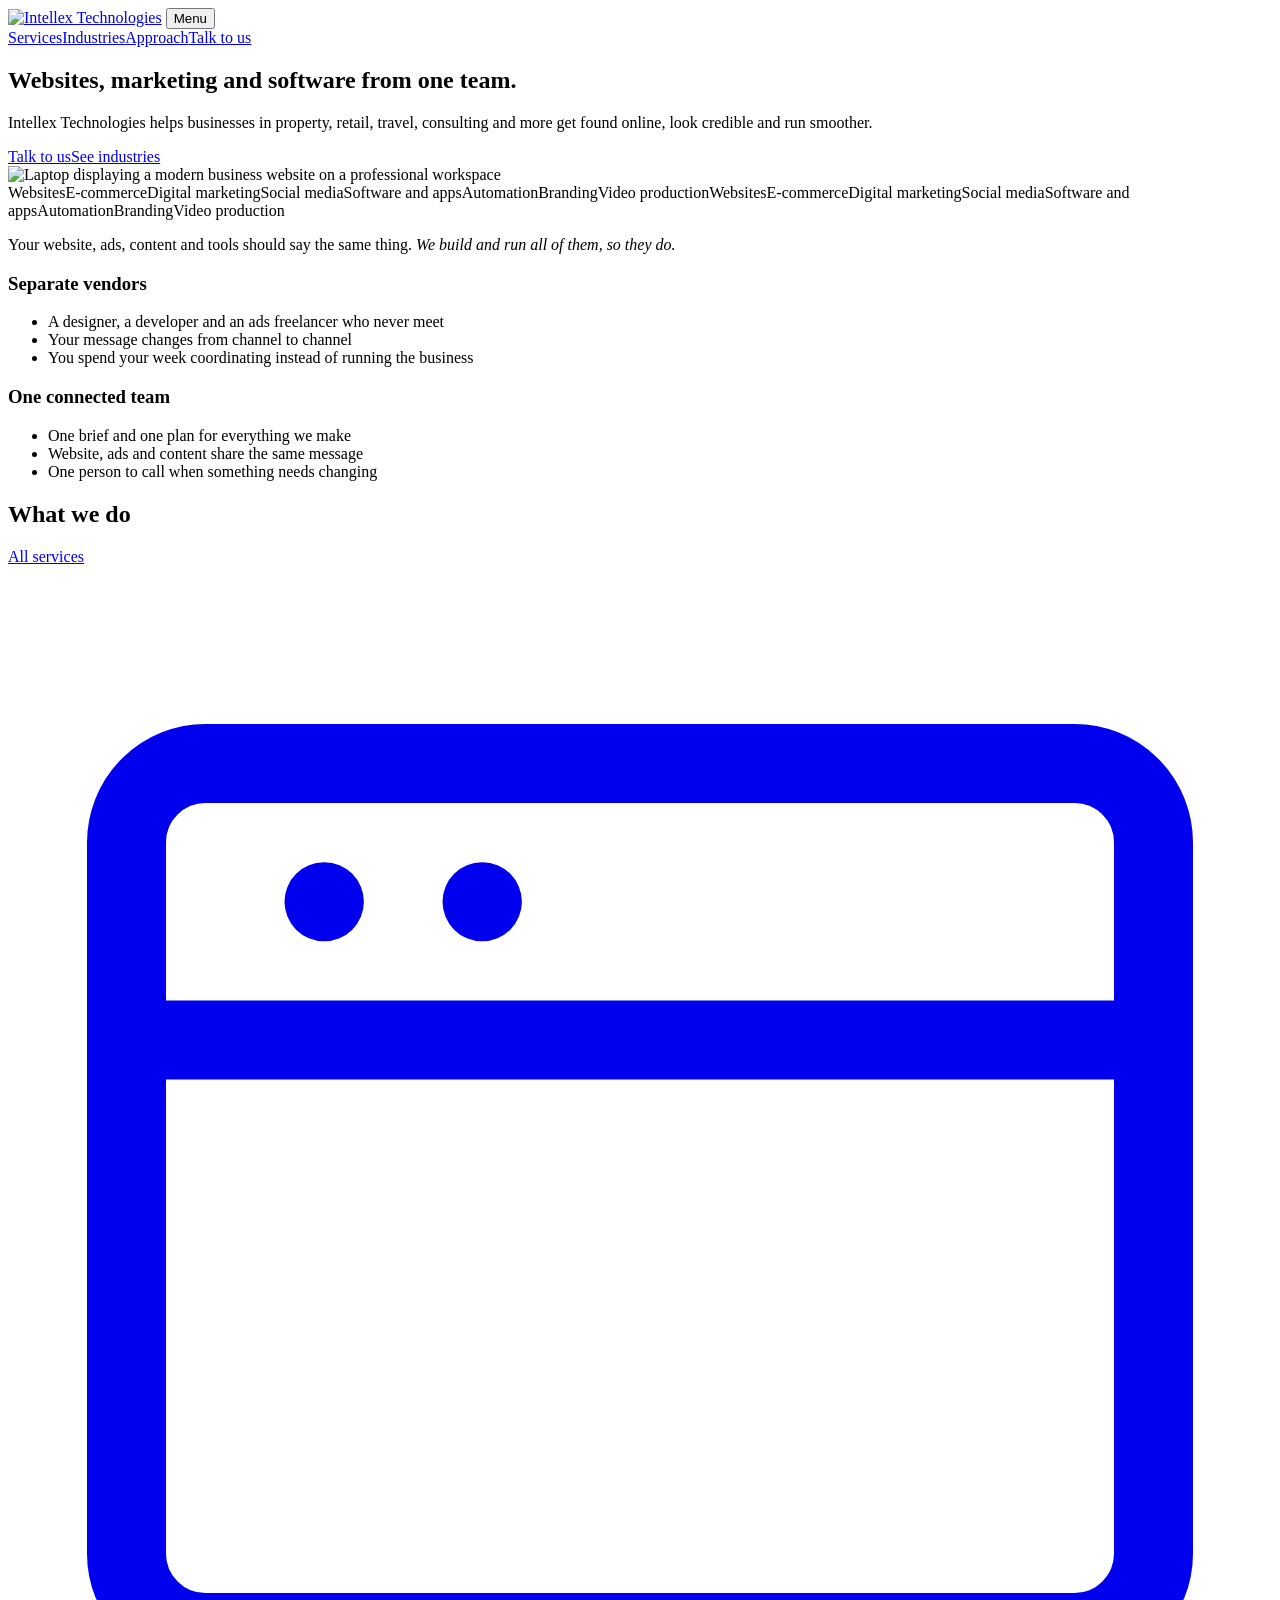
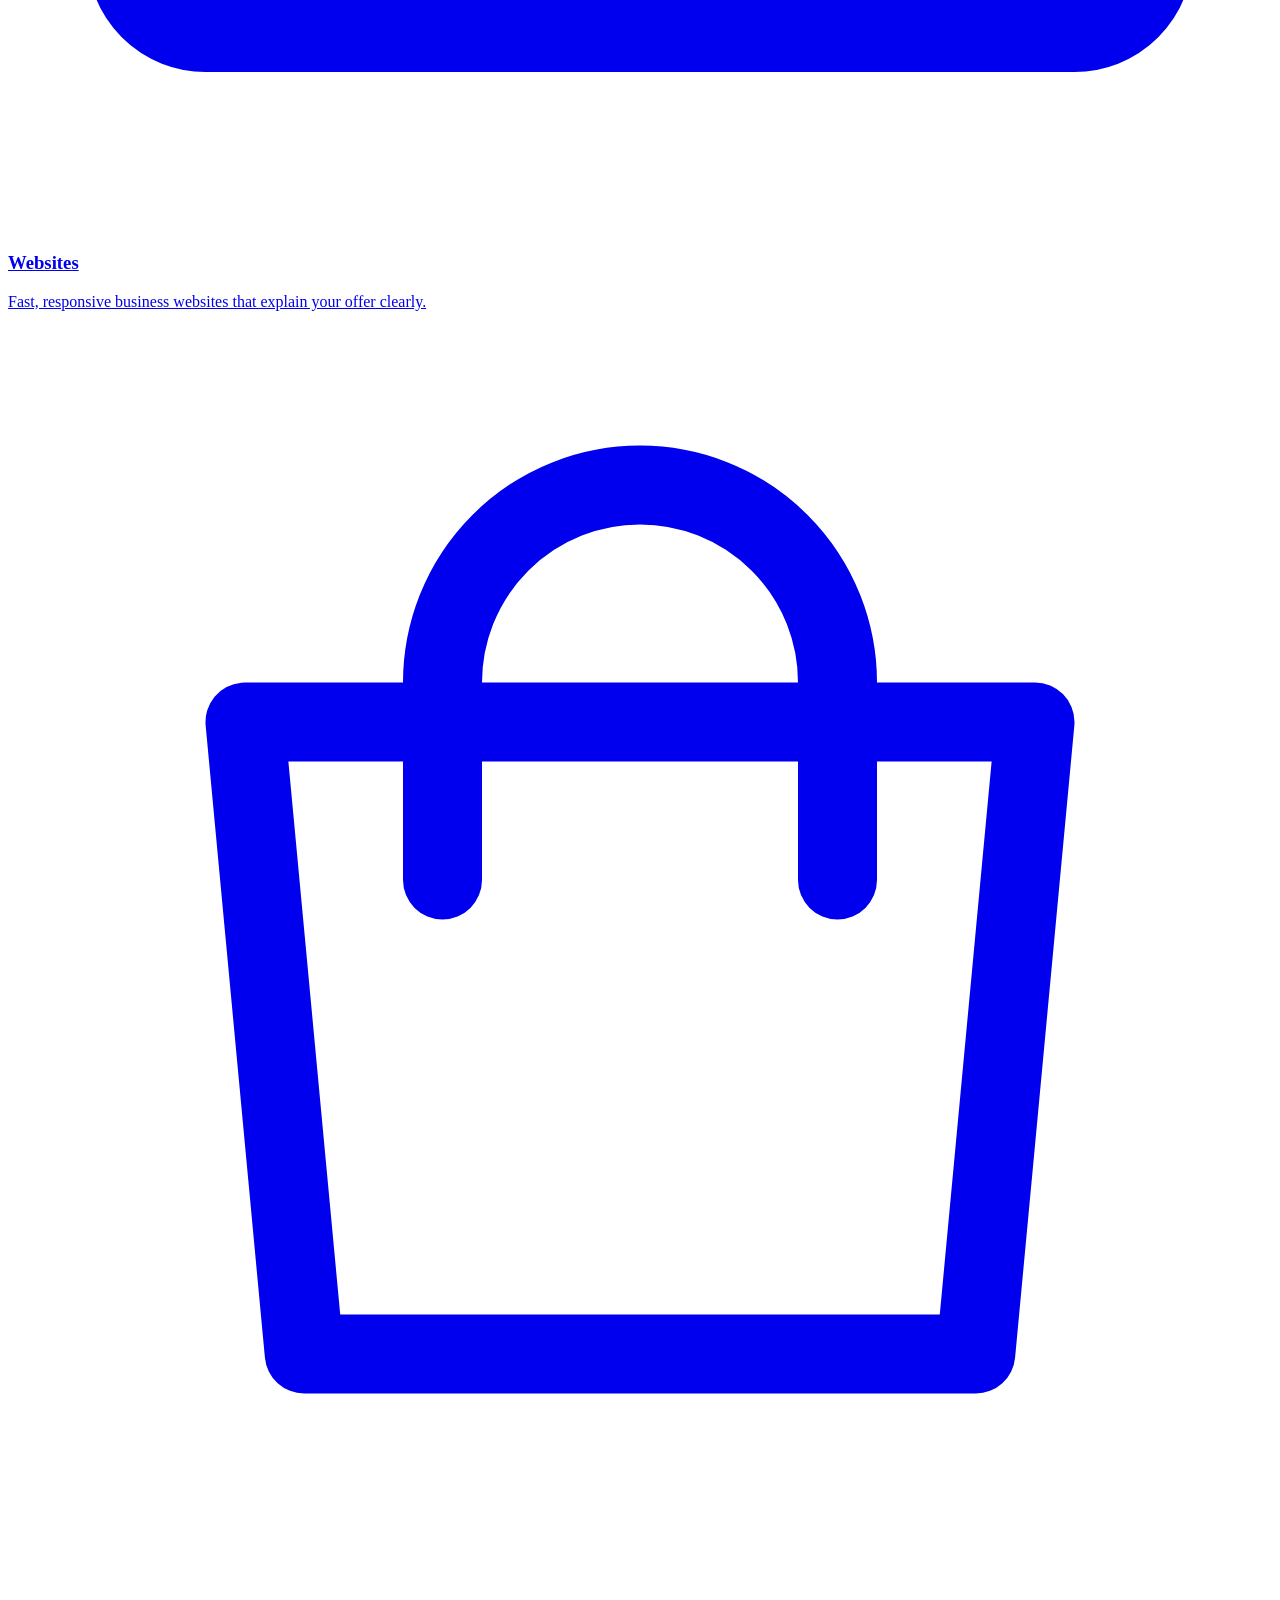
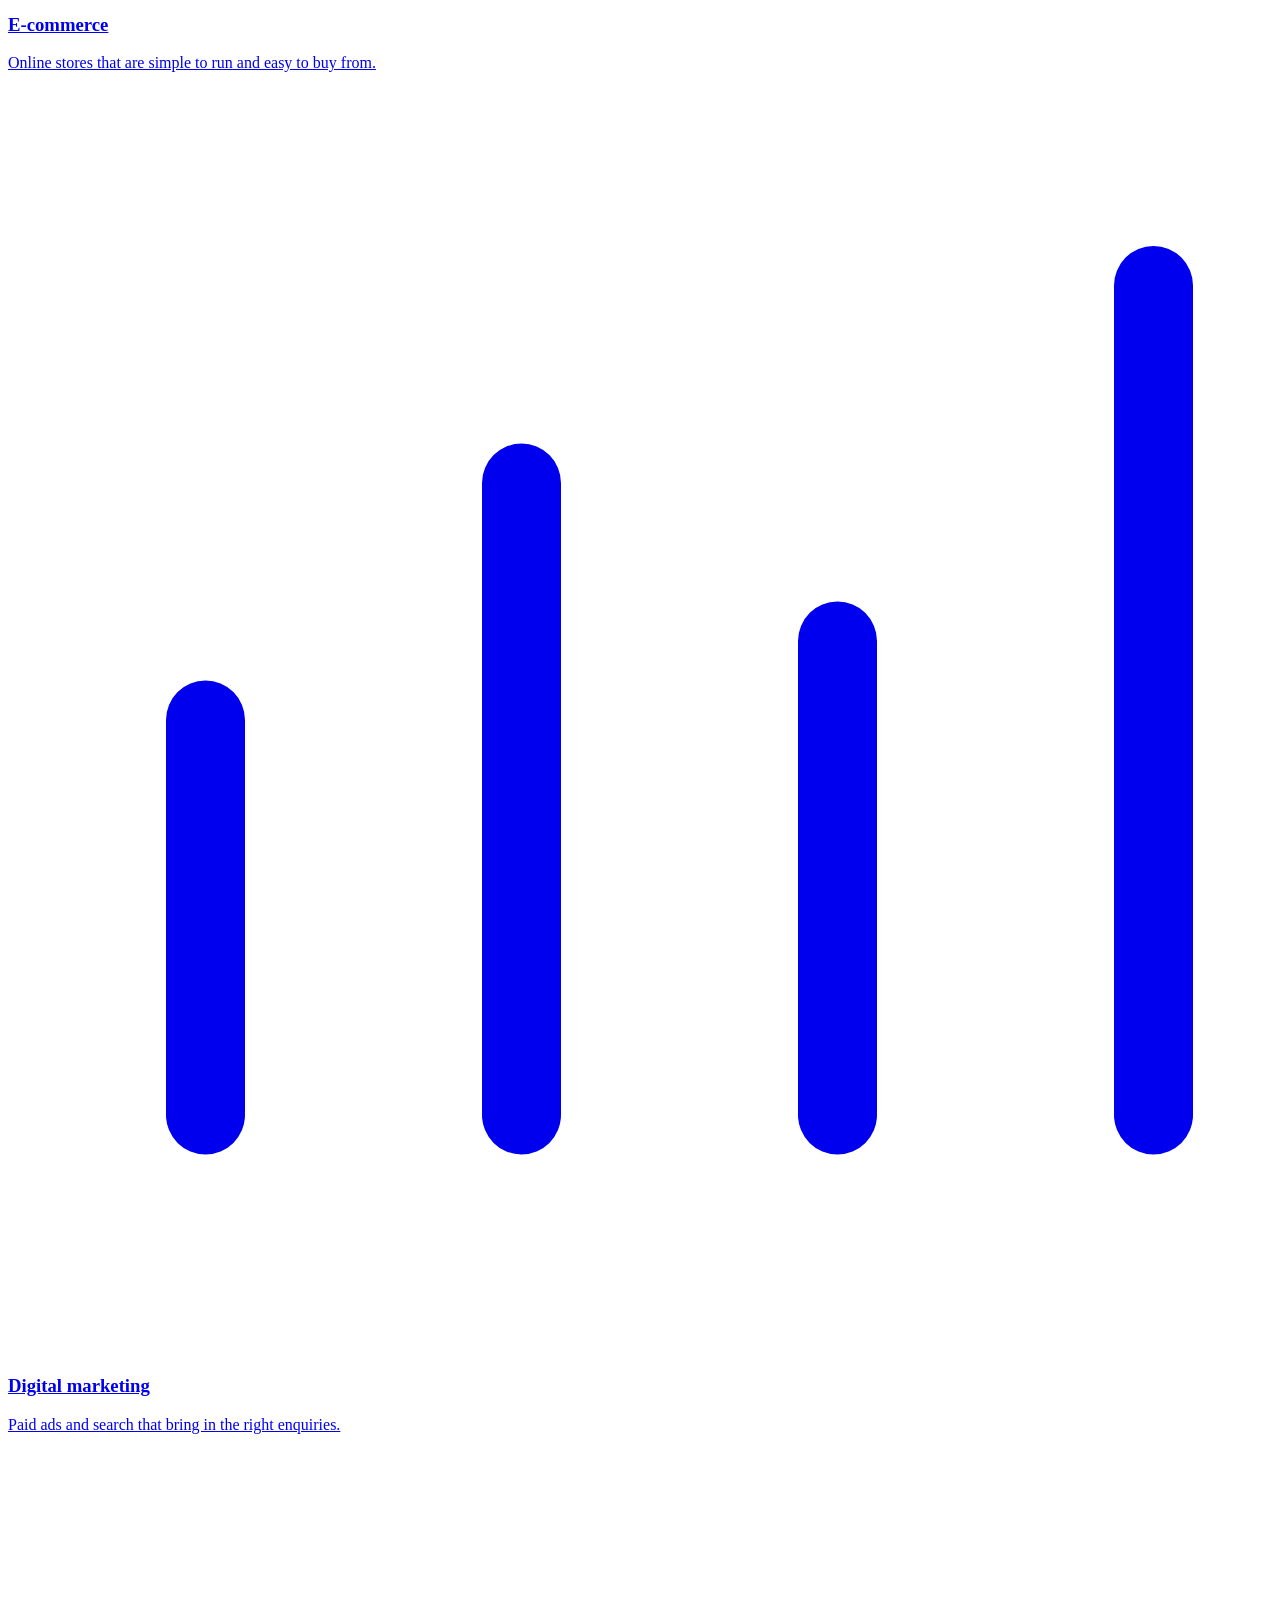
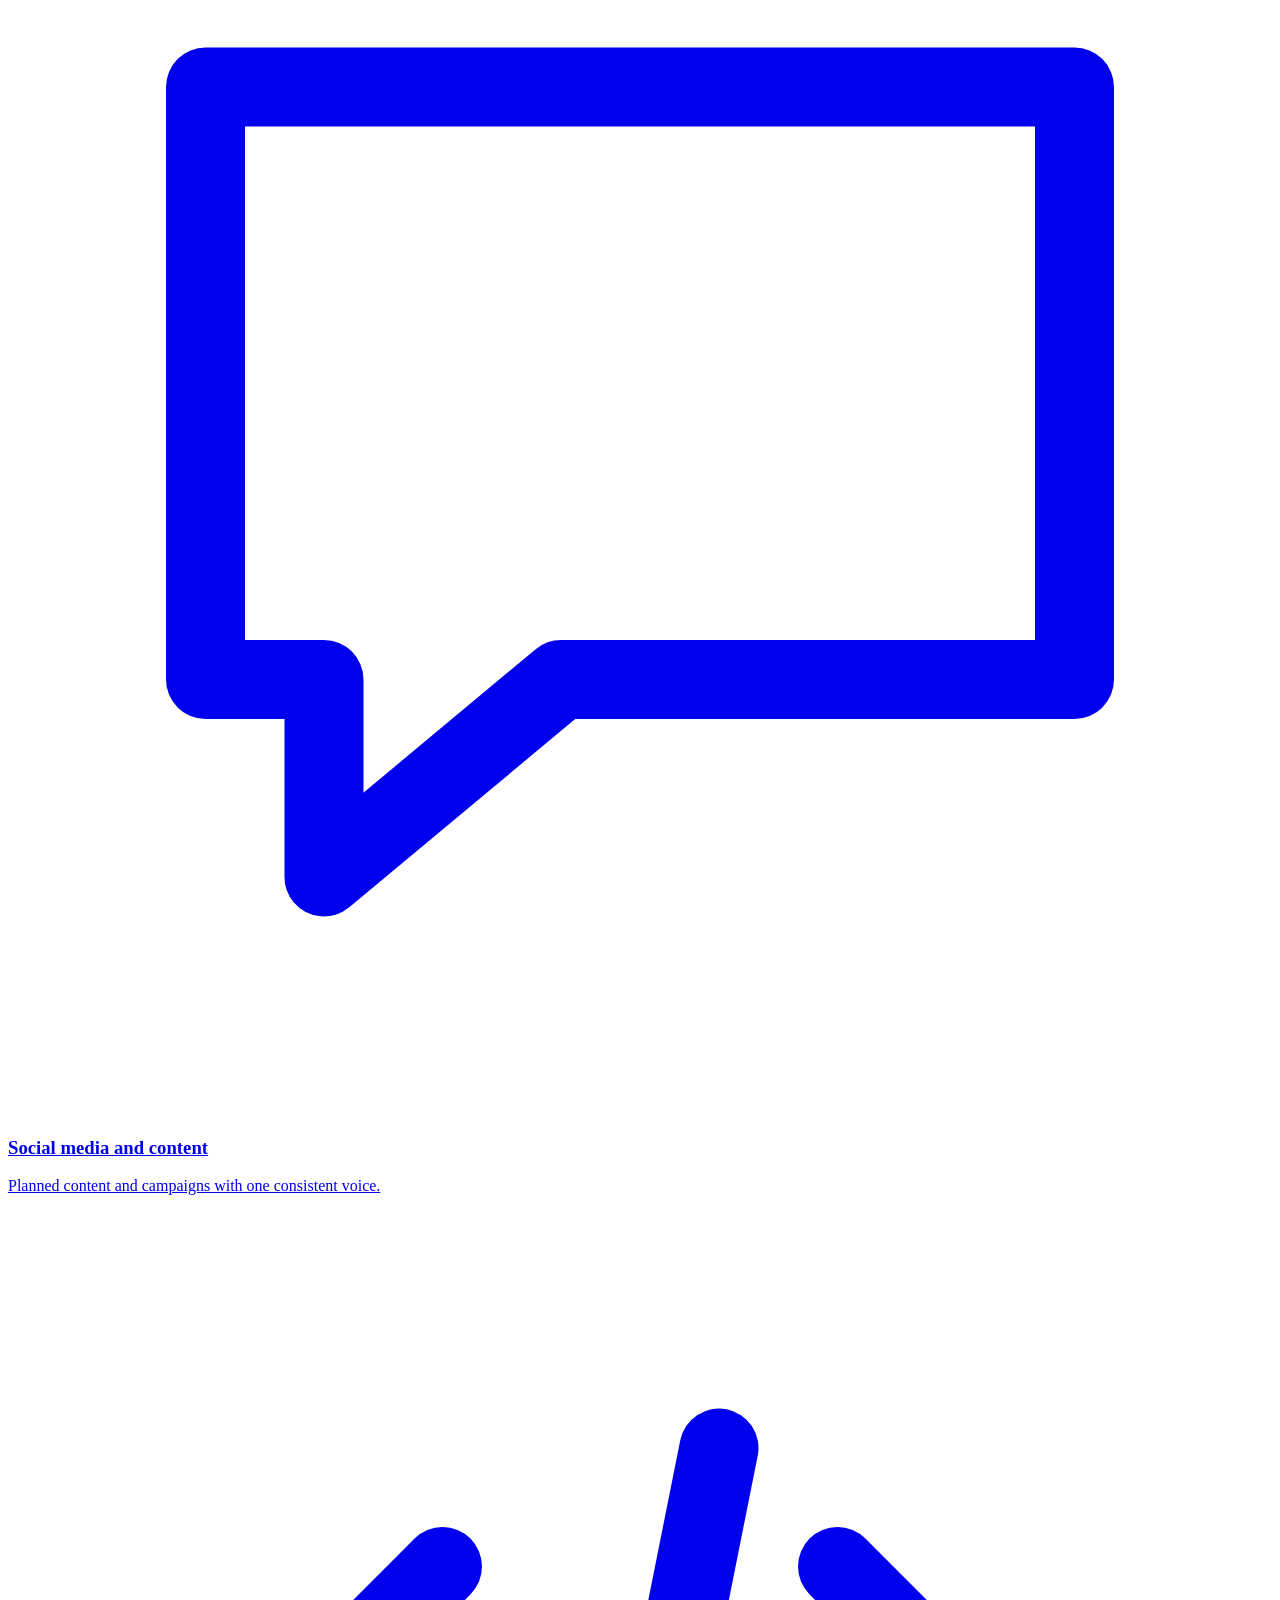
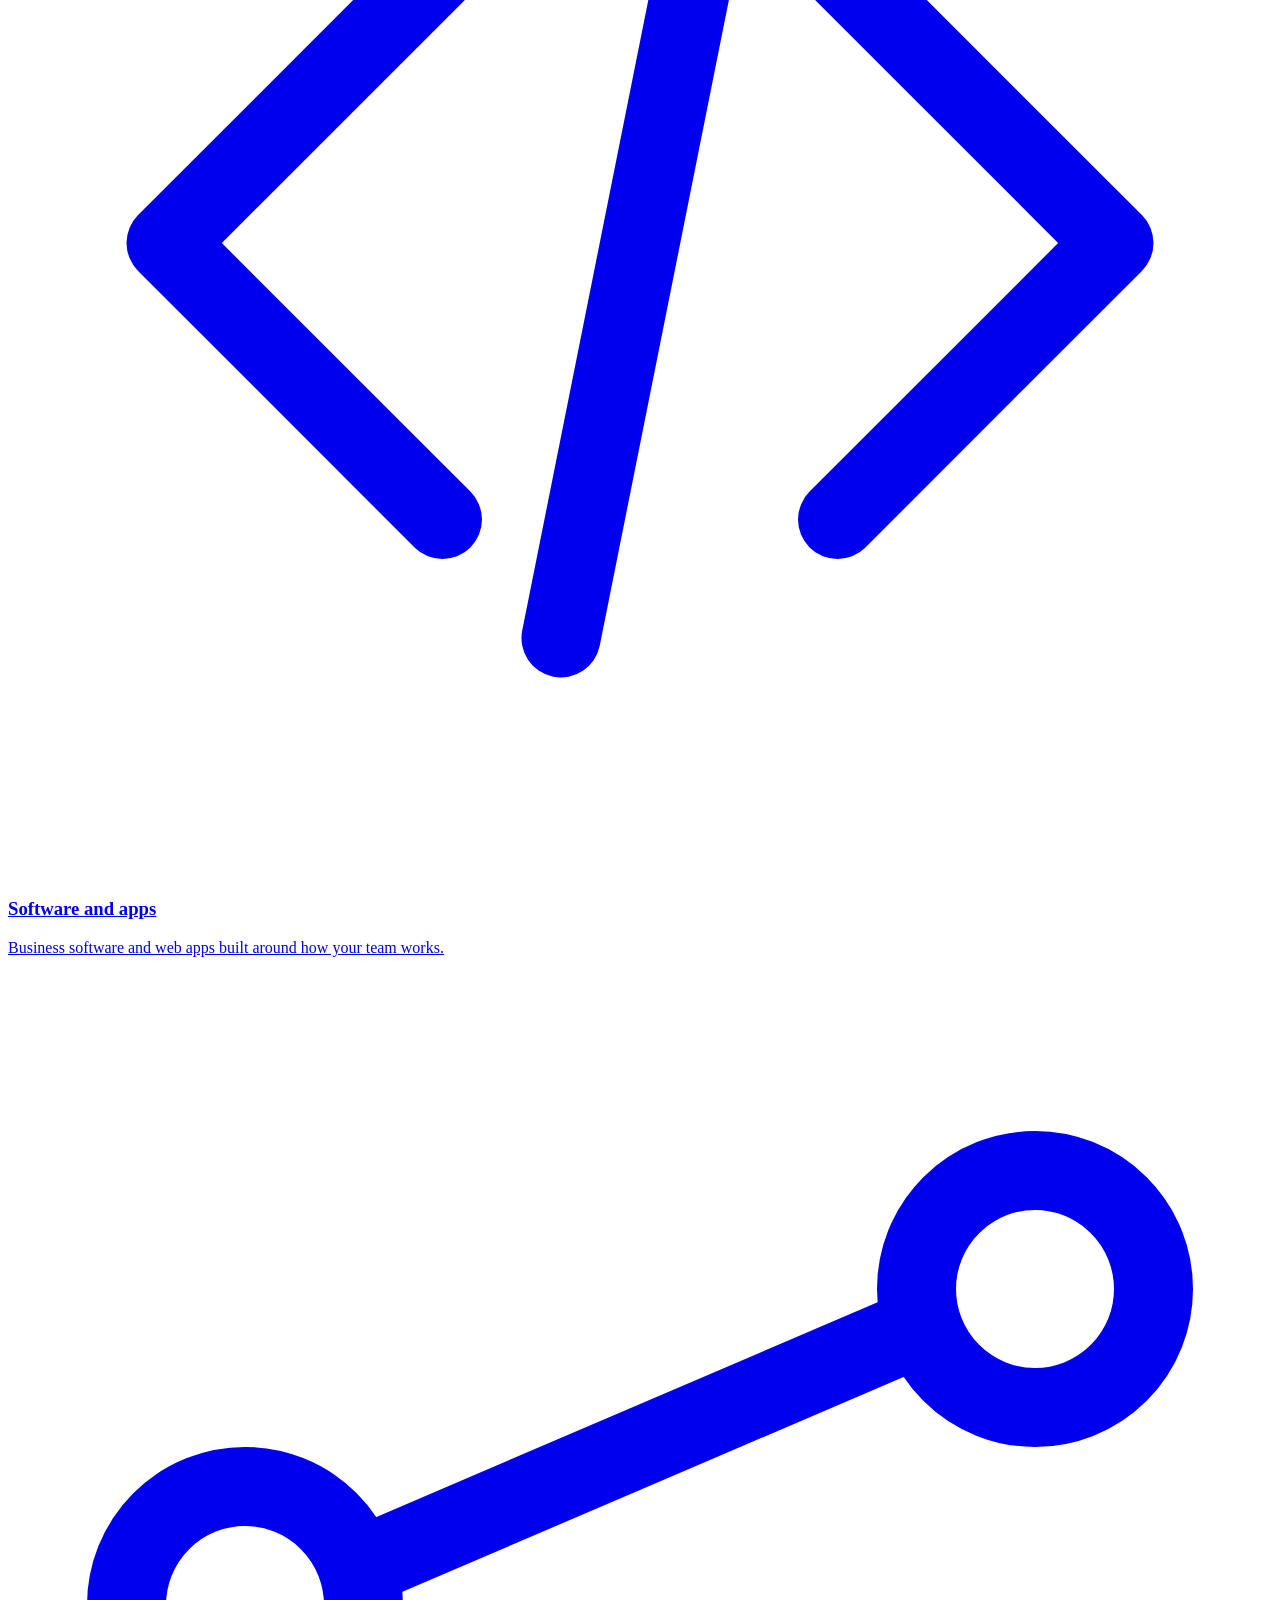
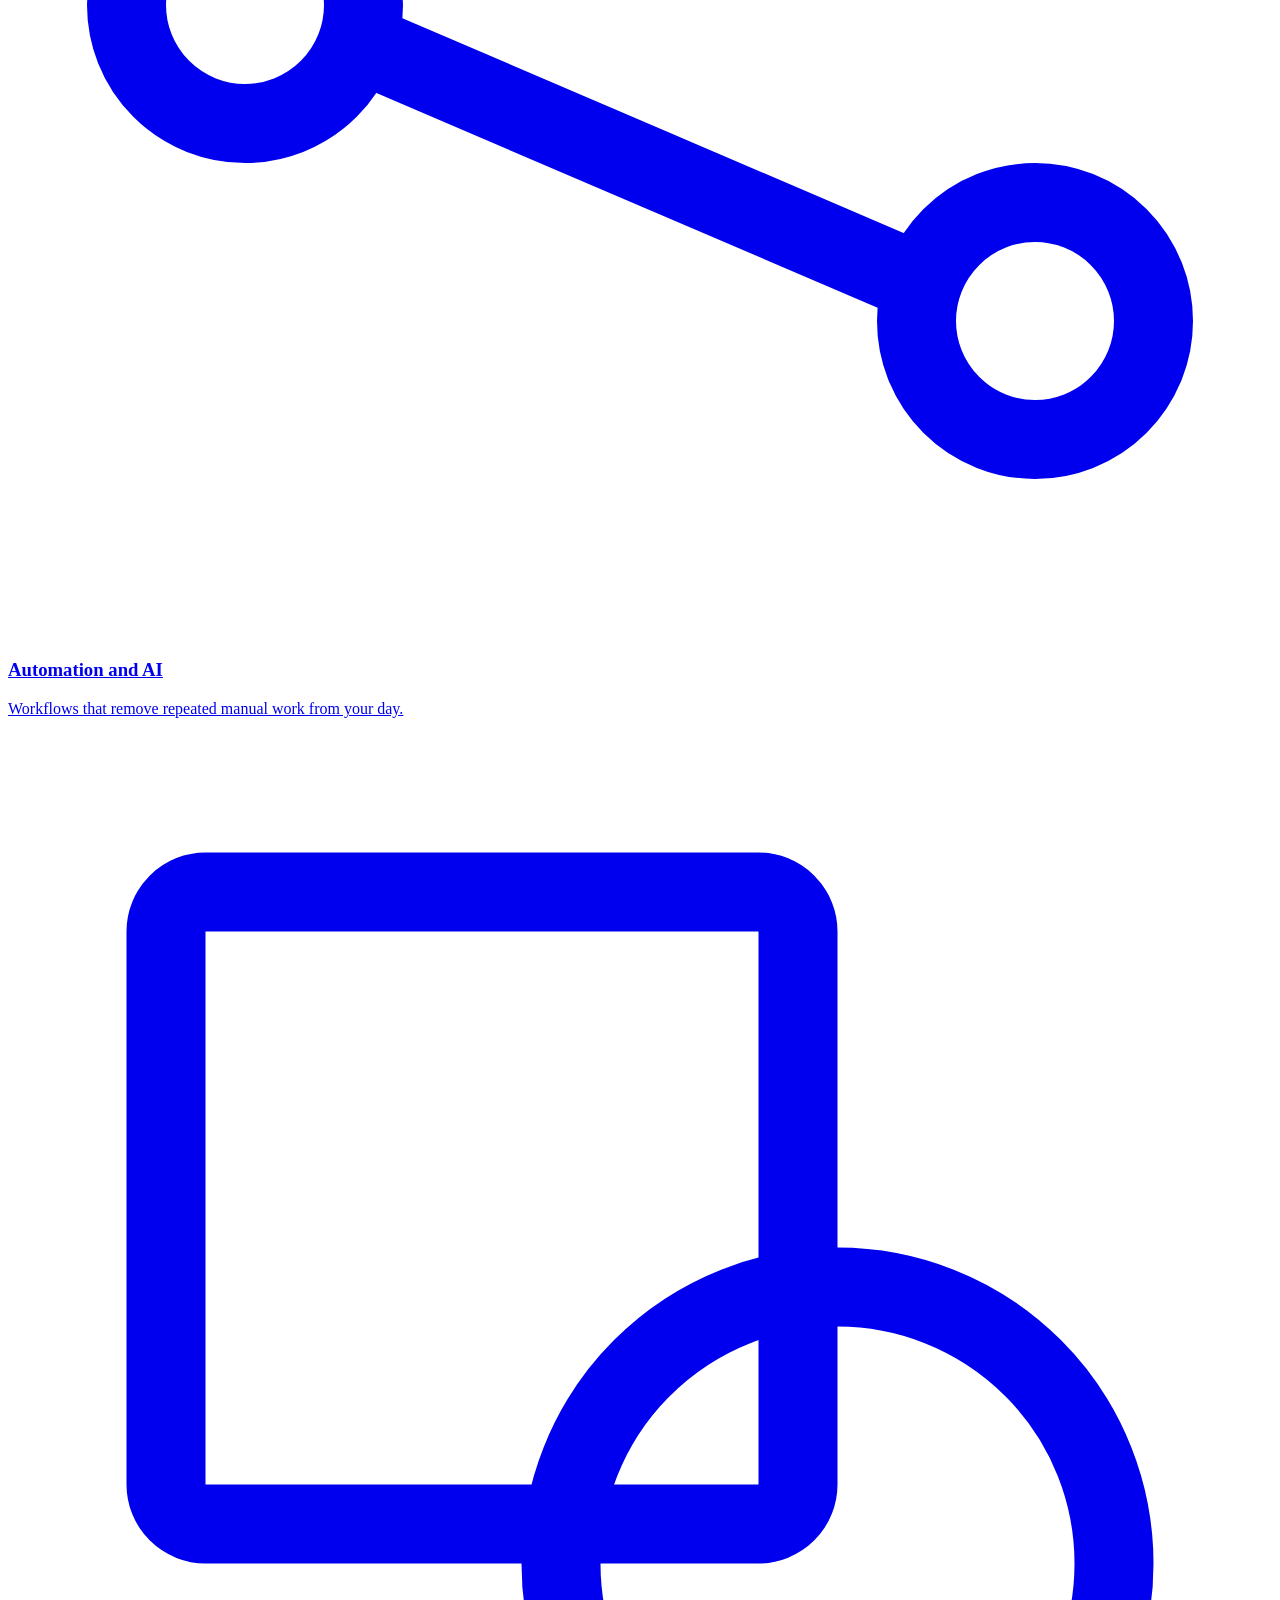
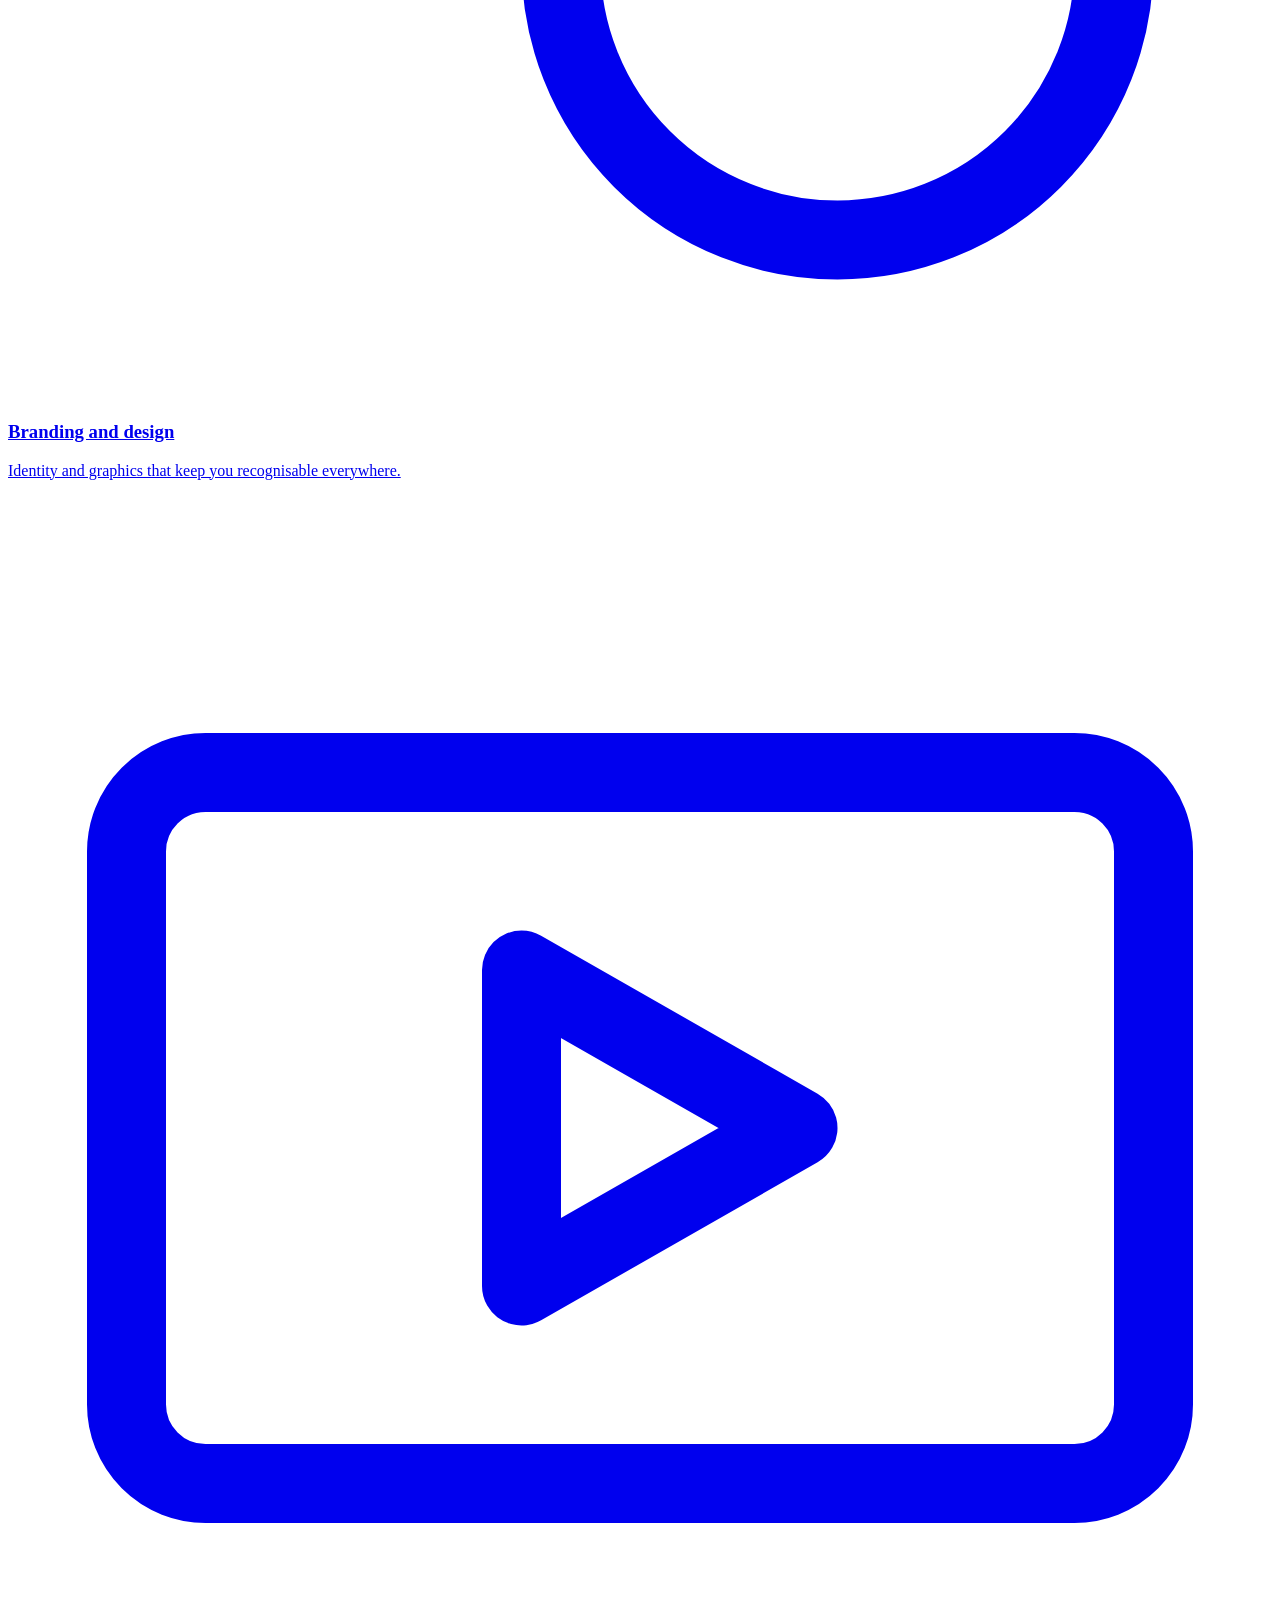
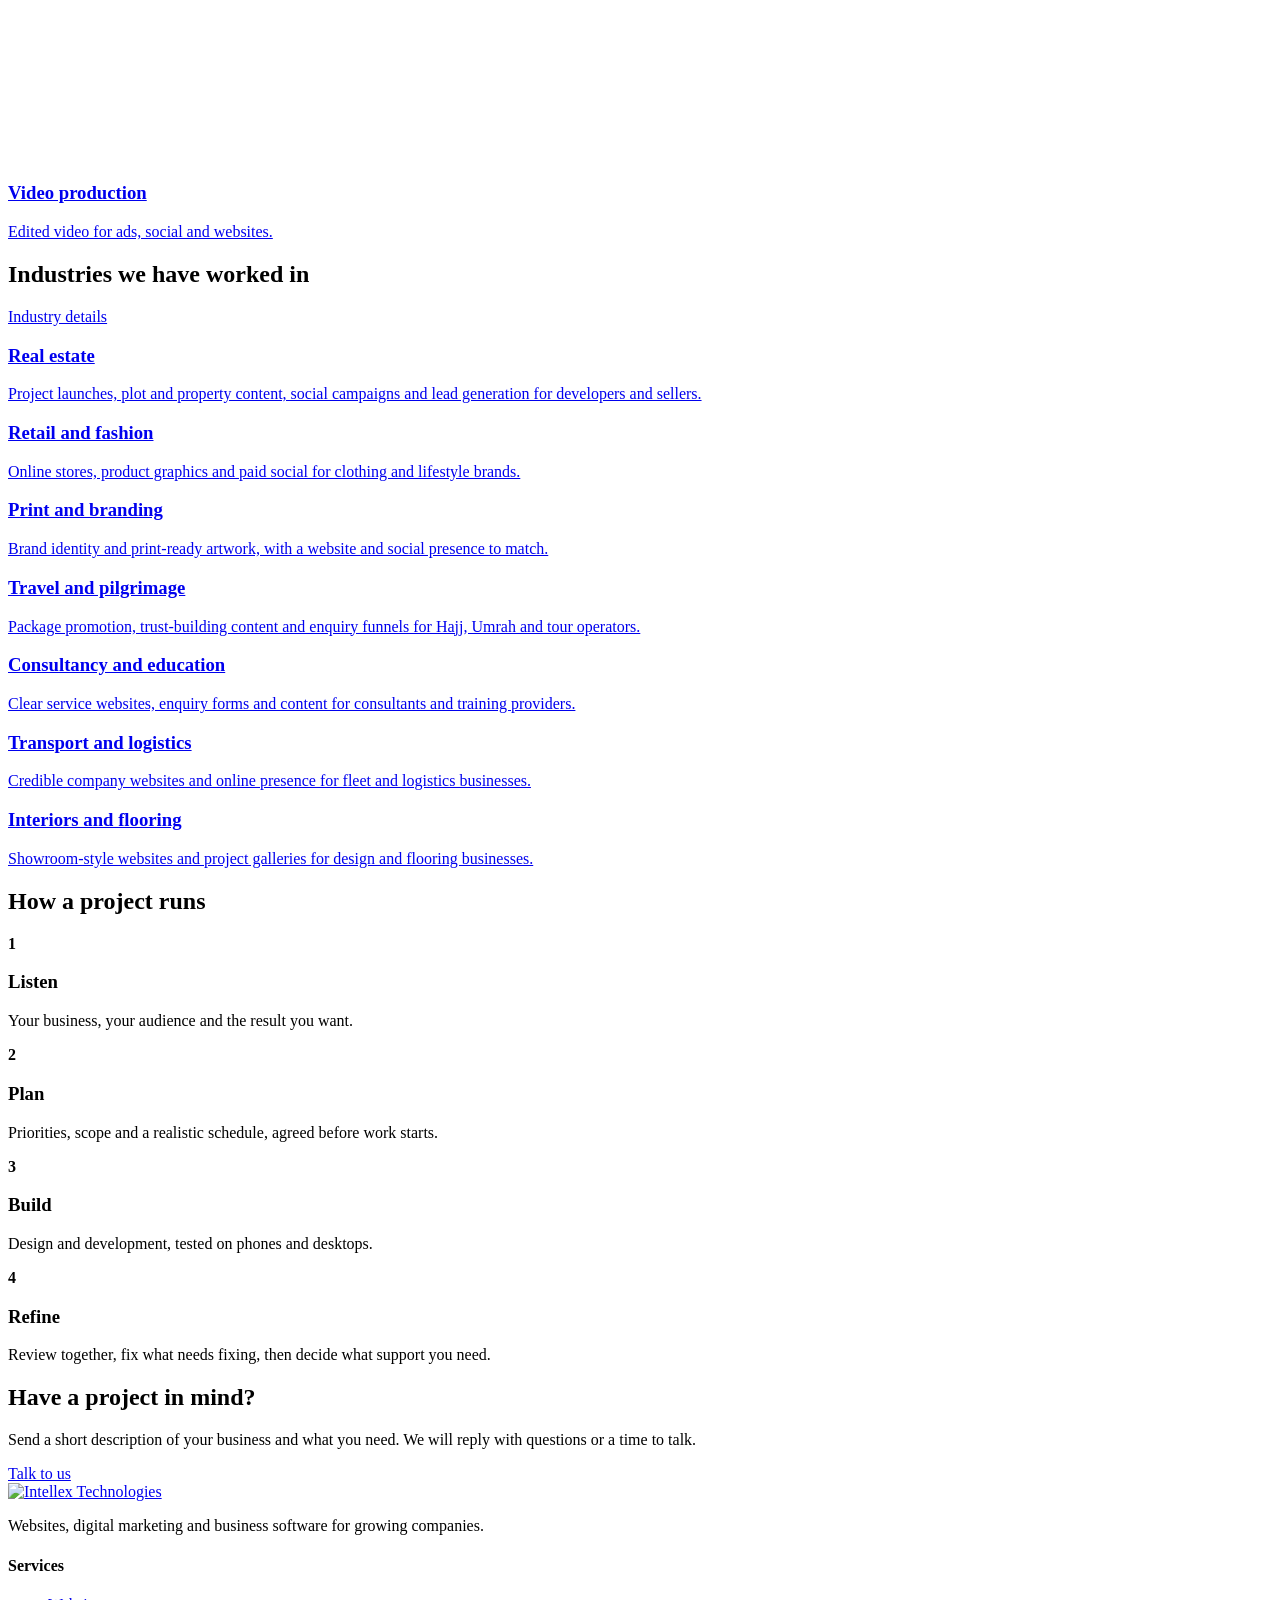
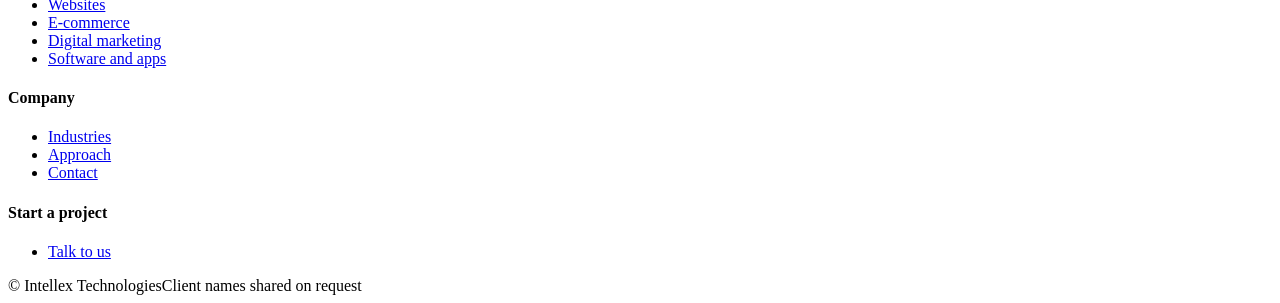
==== commit a9bcdba0: "Add files via upload" ====
--- a/index.html
+++ b/index.html
@@ -1,164 +1,63 @@
 <!doctype html>
-<html lang="en" data-theme="dark">
-<head>
-  <meta charset="utf-8">
-  <meta name="viewport" content="width=device-width, initial-scale=1">
-  <meta name="theme-color" content="#080b12">
-  <meta name="description" content="Intellex Technologies builds digital experiences, websites, apps, business software and performance marketing systems.">
-  <title>Intellex Technologies — Build What’s Next</title>
-  <link rel="preconnect" href="https://fonts.googleapis.com">
-  <link rel="preconnect" href="https://fonts.gstatic.com" crossorigin>
-  <link href="https://fonts.googleapis.com/css2?family=DM+Mono:wght@400;500&family=Manrope:wght@400;500;600;700;800&display=swap" rel="stylesheet">
-  <link rel="stylesheet" href="styles.css">
-</head>
-<body>
-  <div class="noise" aria-hidden="true"></div>
-  <div class="cursor-glow" aria-hidden="true"></div>
-  <header class="site-header">
-    <a class="brand" href="index.html" aria-label="Intellex Technologies home"><img class="brand-logo brand-logo-dark" src="intellex-logo-dark.png" alt="Intellex Technologies"><img class="brand-logo brand-logo-light" src="intellex-logo.png" alt=""></a>
-    <button class="menu-toggle" aria-label="Toggle menu" aria-expanded="false"><span></span><span></span></button>
-    <nav class="nav-links">
-      <a href="index.html" aria-current="page">Home</a><a href="services.html">Services</a><a href="portfolio.html">Portfolio</a><a href="about.html">About</a>
-      <a class="nav-cta" href="contact.html">Let’s talk <span>↗</span></a><button class="theme-toggle" type="button" aria-label="Switch to light mode" title="Toggle light/dark mode">☼</button>
-    </nav>
-  </header>
+<html lang="en"><head><meta charset="utf-8"><meta name="viewport" content="width=device-width,initial-scale=1">
+<meta name="description" content="Intellex Technologies builds websites, runs digital marketing and creates business software for companies across property, retail, travel, consulting and more.">
+<title>Intellex Technologies | Websites, marketing and software</title>
+<link rel="preload" href="assets/fonts/archivo.woff2" as="font" type="font/woff2" crossorigin>
+<script>document.documentElement.classList.add("js")</script>
+<link rel="stylesheet" href="assets/style.css"></head><body>
+<div id="prog" aria-hidden="true"></div>
+<header class="site-header"><div class="wrap bar">
+<a class="brand" href="index.html" aria-label="Intellex Technologies, home"><img class="brand-logo" src="assets/intellex-logo.png" alt="Intellex Technologies"></a>
+<button class="menu-toggle" aria-label="Open navigation" aria-expanded="false">Menu</button>
+<nav class="nav" aria-label="Main"><a href="services.html">Services</a><a href="industries.html">Industries</a><a href="approach.html">Approach</a><a class="btn" href="contact.html">Talk to us</a></nav></div></header>
+<main>
+<section class="hero"><div class="wrap"><div>
+<h1 class="h-in" style="--d:.05s">Websites, marketing and software from one team.</h1>
+<p class="lead h-in" style="--d:.2s">Intellex Technologies helps businesses in property, retail, travel, consulting and more get found online, look credible and run smoother.</p>
+<div class="actions h-in" style="--d:.35s"><a class="btn" href="contact.html">Talk to us</a><a class="btn ghost" href="industries.html">See industries</a></div></div>
+<div class="hero-art h-in" style="--d:.25s"><img src="assets/hero-workspace.jpg" alt="Laptop displaying a modern business website on a professional workspace" loading="eager" fetchpriority="high"></div></div></section>
 
-  <main id="top">
-    <section class="hero section-shell">
-      <div class="hero-copy">
-        <div class="eyebrow reveal"><span class="status-dot"></span> DIGITAL STUDIO · PAKISTAN / WORLDWIDE</div>
-        <h1 class="reveal">We turn bold ideas<br>into <span class="gradient-text">digital reality.</span></h1>
-        <p class="hero-intro reveal">Websites, software, apps and marketing systems designed to help ambitious businesses move forward.</p>
-        <div class="hero-actions reveal">
-          <a class="button button-primary" href="portfolio.html">Explore our work <span>↗</span></a>
-          <a class="text-link" href="services.html">What we do <span>↓</span></a>
-        </div>
-        <div class="hero-footnote reveal"><span class="mini-line"></span> STRATEGY · DESIGN · TECHNOLOGY · GROWTH</div>
-      </div>
-      <div class="hero-visual" aria-label="Abstract three-dimensional digital artwork">
-        <div class="orbit orbit-one"></div><div class="orbit orbit-two"></div><div class="orbit orbit-three"></div>
-        <div class="visual-grid"></div>
-        <div class="core-object">
-          <div class="core-face face-front"><span>i.</span></div>
-          <div class="core-face face-side"></div>
-          <div class="core-ring"></div>
-        </div>
-        <div class="float-card card-code"><span class="card-label">DIGITAL SYSTEMS</span><div class="code-lines"><i></i><i></i><i></i><i></i></div><span class="code-foot">01 / BUILD</span></div>
-        <div class="float-card card-growth"><span class="growth-icon">↗</span><span class="card-label">GROWTH MODE</span><strong>Always evolving.</strong><div class="growth-bars"><i></i><i></i><i></i><i></i><i></i><i></i><i></i></div></div>
-        <div class="floating-chip chip-top">DESIGN <b>✳</b></div><div class="floating-chip chip-bottom">ENGINEERED TO SCALE <b>↗</b></div>
-        <div class="visual-caption">INTELLEX / DIGITAL PARTNER <span>2026—∞</span></div>
-      </div>
-      <div class="hero-bottom-line"><span>Independent digital studio</span><span>01 — 04</span></div>
-    </section>
+<div class="marquee" aria-hidden="true"><div class="track"><span>Websites</span><span>E-commerce</span><span>Digital marketing</span><span>Social media</span><span>Software and apps</span><span>Automation</span><span>Branding</span><span>Video production</span><span>Websites</span><span>E-commerce</span><span>Digital marketing</span><span>Social media</span><span>Software and apps</span><span>Automation</span><span>Branding</span><span>Video production</span></div></div>
+<section class="section soft"><div class="wrap"><p class="statement" data-reveal>Your website, ads, content and tools should say the same thing. <em>We build and run all of them, so they do.</em></p>
+<div class="shift" data-reveal><div class="old"><h3>Separate vendors</h3><ul><li>A designer, a developer and an ads freelancer who never meet</li><li>Your message changes from channel to channel</li><li>You spend your week coordinating instead of running the business</li></ul></div>
+<div class="new"><h3>One connected team</h3><ul><li>One brief and one plan for everything we make</li><li>Website, ads and content share the same message</li><li>One person to call when something needs changing</li></ul></div></div></div></section>
 
-    <section class="ticker" aria-label="Our capabilities">
-      <div class="ticker-track"><span>WEB DEVELOPMENT</span><b>✳</b><span>DIGITAL MARKETING</span><b>✳</b><span>APPS & SOFTWARE</span><b>✳</b><span>BUSINESS AUTOMATION</span><b>✳</b><span>WEB DEVELOPMENT</span><b>✳</b><span>DIGITAL MARKETING</span><b>✳</b><span>APPS & SOFTWARE</span><b>✳</b><span>BUSINESS AUTOMATION</span><b>✳</b></div>
-    </section>
+<section class="section"><div class="wrap"><div class="sh" data-reveal><h2>What we do</h2><a class="link" href="services.html">All services</a></div>
+<div class="cards">
+<a class="card" data-reveal style="--i:0" href="services.html"><svg viewBox="0 0 32 32" fill="none" stroke="currentColor" stroke-width="2" stroke-linecap="round" stroke-linejoin="round" aria-hidden="true"><rect x="3" y="5" width="26" height="22" rx="2"/><path d="M3 12h26M8 8.5h.01M12 8.5h.01"/></svg><h3>Websites</h3><p>Fast, responsive business websites that explain your offer clearly.</p></a>
+<a class="card" data-reveal style="--i:1" href="services.html"><svg viewBox="0 0 32 32" fill="none" stroke="currentColor" stroke-width="2" stroke-linecap="round" stroke-linejoin="round" aria-hidden="true"><path d="M6 10h20l-1.5 16h-17z"/><path d="M11 14V9a5 5 0 0 1 10 0v5"/></svg><h3>E-commerce</h3><p>Online stores that are simple to run and easy to buy from.</p></a>
+<a class="card" data-reveal style="--i:2" href="services.html"><svg viewBox="0 0 32 32" fill="none" stroke="currentColor" stroke-width="2" stroke-linecap="round" stroke-linejoin="round" aria-hidden="true"><path d="M5 26V16M13 26V10M21 26V14M29 26V5"/></svg><h3>Digital marketing</h3><p>Paid ads and search that bring in the right enquiries.</p></a>
+<a class="card" data-reveal style="--i:3" href="services.html"><svg viewBox="0 0 32 32" fill="none" stroke="currentColor" stroke-width="2" stroke-linecap="round" stroke-linejoin="round" aria-hidden="true"><path d="M5 6h22v15H14l-6 5v-5H5z"/></svg><h3>Social media and content</h3><p>Planned content and campaigns with one consistent voice.</p></a>
+<a class="card" data-reveal style="--i:0" href="services.html"><svg viewBox="0 0 32 32" fill="none" stroke="currentColor" stroke-width="2" stroke-linecap="round" stroke-linejoin="round" aria-hidden="true"><path d="M11 9l-7 7 7 7M21 9l7 7-7 7M18 6l-4 20"/></svg><h3>Software and apps</h3><p>Business software and web apps built around how your team works.</p></a>
+<a class="card" data-reveal style="--i:1" href="services.html"><svg viewBox="0 0 32 32" fill="none" stroke="currentColor" stroke-width="2" stroke-linecap="round" stroke-linejoin="round" aria-hidden="true"><circle cx="6" cy="16" r="3"/><circle cx="26" cy="8" r="3"/><circle cx="26" cy="24" r="3"/><path d="M9 15l14-6M9 17l14 6"/></svg><h3>Automation and AI</h3><p>Workflows that remove repeated manual work from your day.</p></a>
+<a class="card" data-reveal style="--i:2" href="services.html"><svg viewBox="0 0 32 32" fill="none" stroke="currentColor" stroke-width="2" stroke-linecap="round" stroke-linejoin="round" aria-hidden="true"><rect x="4" y="4" width="16" height="16" rx="1"/><circle cx="21" cy="21" r="7"/></svg><h3>Branding and design</h3><p>Identity and graphics that keep you recognisable everywhere.</p></a>
+<a class="card" data-reveal style="--i:3" href="services.html"><svg viewBox="0 0 32 32" fill="none" stroke="currentColor" stroke-width="2" stroke-linecap="round" stroke-linejoin="round" aria-hidden="true"><rect x="3" y="7" width="26" height="18" rx="2"/><path d="M13 12l7 4-7 4z"/></svg><h3>Video production</h3><p>Edited video for ads, social and websites.</p></a>
+</div></div></section>
 
-    <section class="intro-section section-shell">
-      <div class="section-kicker reveal"><span>01 / WHO WE ARE</span><span class="kicker-rule"></span></div>
-      <div class="intro-grid">
-        <h2 class="reveal">Good technology<br>should move your<br><span class="muted-text">business forward.</span></h2>
-        <div class="intro-copy reveal"><p>Intellex Technologies brings creative thinking and practical technology together. We build the digital foundations businesses need—from a clear online presence to custom systems that make everyday work smarter.</p><p class="small-note">No off-the-shelf thinking. No unnecessary complexity. Just considered digital work built around your goals.</p><a class="arrow-link" href="contact.html">Tell us what you’re building <span>↗</span></a></div>
-      </div>
-    </section>
+<section class="section soft"><div class="wrap"><div class="sh" data-reveal><h2>Industries we have worked in</h2><a class="link" href="industries.html">Industry details</a></div>
+<div class="list">
+<a data-reveal href="industries.html"><h3>Real estate</h3><p>Project launches, plot and property content, social campaigns and lead generation for developers and sellers.</p></a>
+<a data-reveal href="industries.html"><h3>Retail and fashion</h3><p>Online stores, product graphics and paid social for clothing and lifestyle brands.</p></a>
+<a data-reveal href="industries.html"><h3>Print and branding</h3><p>Brand identity and print-ready artwork, with a website and social presence to match.</p></a>
+<a data-reveal href="industries.html"><h3>Travel and pilgrimage</h3><p>Package promotion, trust-building content and enquiry funnels for Hajj, Umrah and tour operators.</p></a>
+<a data-reveal href="industries.html"><h3>Consultancy and education</h3><p>Clear service websites, enquiry forms and content for consultants and training providers.</p></a>
+<a data-reveal href="industries.html"><h3>Transport and logistics</h3><p>Credible company websites and online presence for fleet and logistics businesses.</p></a>
+<a data-reveal href="industries.html"><h3>Interiors and flooring</h3><p>Showroom-style websites and project galleries for design and flooring businesses.</p></a>
+</div></div></section>
 
-    <section class="services-section section-shell" id="services">
-      <div class="section-kicker reveal"><span>02 / WHAT WE DO</span><span class="kicker-rule"></span><span>CAPABILITIES, CONNECTED</span></div>
-      <div class="services-heading reveal"><h2>Everything digital.<br><span class="muted-text">One connected team.</span></h2><p>From first sketch to launch day—and the growth work that comes after.</p></div>
-      <div class="service-grid">
-        <article class="service-card reveal" data-tilt>
-          <div class="service-top"><span>01</span><div class="service-icon icon-web"><i></i><i></i><i></i></div></div>
-          <h3>Website Development</h3><p>Fast, responsive websites and e-commerce experiences that make your business easy to trust—and easy to choose.</p>
-          <div class="service-tags"><span>Business websites</span><span>WordPress / WooCommerce</span><span>Custom web apps</span><span>Landing pages</span></div>
-          <a href="portfolio.html" class="service-link" data-filter-link="web">Explore related work <span>↗</span></a>
-        </article>
-        <article class="service-card reveal" data-tilt>
-          <div class="service-top"><span>02</span><div class="service-icon icon-marketing"><i></i><i></i><i></i><i></i></div></div>
-          <h3>Digital Marketing</h3><p>Focused campaigns and consistent content that build awareness, create demand and turn attention into action.</p>
-          <div class="service-tags"><span>Meta & Google Ads</span><span>Social media</span><span>SEO</span><span>Content strategy</span></div>
-          <a href="portfolio.html" class="service-link" data-filter-link="marketing">Explore related work <span>↗</span></a>
-        </article>
-        <article class="service-card reveal" data-tilt>
-          <div class="service-top"><span>03</span><div class="service-icon icon-app"><i></i></div></div>
-          <h3>Apps & Platforms</h3><p>Useful digital products built around real workflows—customer portals, internal tools and cross-platform applications.</p>
-          <div class="service-tags"><span>Web applications</span><span>Mobile app planning</span><span>Dashboards</span><span>Integrations</span></div>
-          <a href="contact.html" class="service-link">Discuss an app idea <span>↗</span></a>
-        </article>
-        <article class="service-card reveal" data-tilt>
-          <div class="service-top"><span>04</span><div class="service-icon icon-pos"><i></i><i></i></div></div>
-          <h3>POS & Business Software</h3><p>Practical systems for sales, stock, billing, reporting and the operational details that keep a business running.</p>
-          <div class="service-tags"><span>Point of sale</span><span>Inventory</span><span>CRM / ERP</span><span>Reports & billing</span></div>
-          <a href="contact.html" class="service-link">Plan your system <span>↗</span></a>
-        </article>
-        <article class="service-card reveal" data-tilt>
-          <div class="service-top"><span>05</span><div class="service-icon icon-ai"><i>✳</i></div></div>
-          <h3>AI & Automation</h3><p>Reduce repetitive work with chatbots, lead routing and simple automations that connect your tools.</p>
-          <div class="service-tags"><span>AI chatbots</span><span>Workflow automation</span><span>Lead capture</span><span>Integrations</span></div>
-          <a href="contact.html" class="service-link">Find an opportunity <span>↗</span></a>
-        </article>
-        <article class="service-card service-card-cta reveal" data-tilt>
-          <span class="cta-orb"></span><span class="card-label">HAVE A CHALLENGE?</span><h3>Let’s solve the<br>right problem.</h3><p>Tell us where you want to go. We’ll help map the smartest next step.</p><a class="button button-light" href="contact.html">Start a conversation <span>↗</span></a>
-        </article>
-      </div>
-    </section>
-
-    <section class="work-section section-shell" id="work">
-      <div class="section-kicker reveal"><span>03 / SELECTED WORK</span><span class="kicker-rule"></span><span>REAL CLIENTS · REAL CONTEXT</span></div>
-      <div class="work-heading reveal"><h2>Different industries.<br><span class="muted-text">Purpose-built solutions.</span></h2><p>A selection of client work across digital presence, e-commerce, marketing and brand communication.</p></div>
-      <div class="work-filters reveal" role="group" aria-label="Filter projects">
-        <button class="filter-button active" data-filter="all">All work <span>06</span></button>
-        <button class="filter-button" data-filter="web">Web & e-commerce</button>
-        <button class="filter-button" data-filter="marketing">Marketing & content</button>
-        <button class="filter-button" data-filter="brand">Brand communication</button>
-      </div>
-      <div class="project-grid">
-        <article class="project-card project-large reveal" data-category="web">
-          <div class="project-art art-ans"><div class="mock-browser"><div class="browser-top"><i></i><i></i><i></i><span>ansconsultant.com</span></div><div class="mock-content"><span class="mock-eyebrow">YOUR NEXT CHAPTER</span><strong>Move forward<br>with clarity.</strong><div class="mock-button"></div><div class="mock-sun"></div></div></div><span class="art-index">01 / WEB</span></div>
-          <div class="project-meta"><div><span class="project-type">WEBSITE EXPERIENCE</span><h3>ANS Foreign Consultant</h3><p>Consultancy-focused digital presence and service journey.</p></div><span class="project-arrow">↗</span></div>
-        </article>
-        <article class="project-card reveal" data-category="web">
-          <div class="project-art art-kiswa"><div class="shop-layout"><div class="shop-title">KISWA<span>CREATIONS</span></div><div class="shop-product"><div class="product-arch"></div><div class="product-label">EVERYDAY<br>ESSENTIALS</div></div><div class="shop-pill">SHOP COLLECTION ↗</div></div><span class="art-index">02 / E-COMMERCE</span></div>
-          <div class="project-meta"><div><span class="project-type">ONLINE STORE</span><h3>Kiswa Creations</h3><p>WooCommerce store for lifestyle and faith essentials.</p></div><span class="project-arrow">↗</span></div>
-        </article>
-        <article class="project-card reveal" data-category="marketing">
-          <div class="project-art art-bzp"><div class="realty-lines"></div><div class="realty-copy"><span>BUILT ON VISION</span><strong>Property.<br>Perspective.</strong><i>REAL ESTATE / CAMPAIGNS</i></div><div class="realty-tower tower-one"></div><div class="realty-tower tower-two"></div><span class="art-index">03 / REAL ESTATE</span></div>
-          <div class="project-meta"><div><span class="project-type">DIGITAL CAMPAIGNS</span><h3>BZP Developers</h3><p>Real estate content, project communication and lead-focused campaigns.</p></div><span class="project-arrow">↗</span></div>
-        </article>
-        <article class="project-card project-large reveal" data-category="marketing brand">
-          <div class="project-art art-fnf"><div class="fnf-stamp">FRESH<br><b>N</b><br>FUNKY</div><div class="fnf-side">BRAND IT. PRINT IT. MAKE IT YOURS.</div><div class="fnf-shape shape-a"></div><div class="fnf-shape shape-b"></div><span class="art-index">04 / UK BRAND</span></div>
-          <div class="project-meta"><div><span class="project-type">CONTENT & BRAND STORYTELLING</span><h3>Fresh N Funky</h3><p>UK-focused creative content for custom print, workwear and signage.</p></div><span class="project-arrow">↗</span></div>
-        </article>
-        <article class="project-card reveal" data-category="marketing">
-          <div class="project-art art-lagarto"><span class="lagarto-word">LAGARTO<span>ACTIVE KIDS</span></span><div class="lagarto-shape"></div><span class="lagarto-cta">MOVE YOUR WAY ↗</span><span class="art-index">05 / E-COMMERCE BRAND</span></div>
-          <div class="project-meta"><div><span class="project-type">SOCIAL & BRAND CONTENT</span><h3>Lagarto UK</h3><p>Social-first content direction for a kids activewear brand.</p></div><span class="project-arrow">↗</span></div>
-        </article>
-        <article class="project-card reveal" data-category="marketing brand">
-          <div class="project-art art-habib"><div class="habib-moon"></div><span class="habib-small">AL HABIB</span><strong>THE JOURNEY<br>OF A LIFETIME</strong><span class="habib-bottom">HAJJ & UMRAH</span><span class="art-index">06 / TRAVEL</span></div>
-          <div class="project-meta"><div><span class="project-type">SOCIAL & CAMPAIGN CONTENT</span><h3>Al Habib Hajj & Umrah</h3><p>Travel communications and evergreen pilgrimage content.</p></div><span class="project-arrow">↗</span></div>
-        </article>
-      </div>
-      <p class="portfolio-note">Project visuals on this page are designed portfolio mockups, not screenshots of live client websites or campaign results.</p>
-    </section>
-
-    <section class="process-section section-shell" id="process">
-      <div class="section-kicker reveal"><span>04 / HOW WE WORK</span><span class="kicker-rule"></span><span>CLARITY BEFORE COMPLEXITY</span></div>
-      <div class="process-layout"><div class="process-sticky reveal"><h2>Thoughtful work.<br><span class="muted-text">Clear process.</span></h2><p>Strong results start with understanding the problem—not rushing into production.</p><a class="arrow-link" href="contact.html">Work with Intellex <span>↗</span></a></div>
-        <div class="process-steps">
-          <article class="process-step reveal"><span class="step-number">01</span><div><h3>Understand</h3><p>We learn about your business, audience, goals and constraints. Then we define what success should actually look like.</p><div class="step-tags"><span>Discovery</span><span>Research</span><span>Scope</span></div></div><span class="step-symbol">⌕</span></article>
-          <article class="process-step reveal"><span class="step-number">02</span><div><h3>Design the right approach</h3><p>We shape the user journey, content, system structure and visual direction before the build begins.</p><div class="step-tags"><span>UX / UI</span><span>Strategy</span><span>Planning</span></div></div><span class="step-symbol">◈</span></article>
-          <article class="process-step reveal"><span class="step-number">03</span><div><h3>Build & refine</h3><p>We develop, test and refine the experience across screen sizes and real-world use cases.</p><div class="step-tags"><span>Development</span><span>QA</span><span>Iteration</span></div></div><span class="step-symbol">⌘</span></article>
-          <article class="process-step reveal"><span class="step-number">04</span><div><h3>Launch & improve</h3><p>Launch is the beginning. We help you learn from performance and identify what to improve next.</p><div class="step-tags"><span>Launch</span><span>Analytics</span><span>Growth</span></div></div><span class="step-symbol">↗</span></article>
-        </div>
-      </div>
-    </section>
-
-    <section class="contact-section section-shell" id="contact">
-      <div class="contact-card reveal"><div class="contact-orbit"></div><div class="section-kicker"><span>05 / YOUR NEXT MOVE</span><span class="kicker-rule"></span></div><div class="contact-content"><div><h2>Let’s make<br><span class="gradient-text">something matter.</span></h2><p>Have a project in mind—or a business problem you want to solve? Start with a conversation.</p></div><a class="button button-primary button-big" href="mailto:info@intellextechnologies.org?subject=Project%20enquiry">Start a project <span>↗</span></a></div><div class="contact-bottom"><span>WE’RE READY WHEN YOU ARE.</span><span>WEB · SOFTWARE · GROWTH</span></div></div>
-    </section>
-  </main>
-
-  <footer class="site-footer section-shell"><a class="brand" href="index.html"><img class="brand-logo brand-logo-dark" src="intellex-logo-dark.png" alt="Intellex Technologies"><img class="brand-logo brand-logo-light" src="intellex-logo.png" alt=""></a><p>Digital thinking. Built for real business.<br><a href="tel:+923199308723">+92 319 9308723</a> · <a href="mailto:info@intellextechnologies.org">info@intellextechnologies.org</a></p><div class="footer-links"><a href="services.html">Services</a><a href="portfolio.html">Portfolio</a><a href="about.html">About</a><a href="contact.html">Contact</a></div><span class="copyright">© <span id="year"></span> INTELLEX TECHNOLOGIES</span></footer>
-  <script src="script.js"></script>
-</body>
-</html>+<section class="section"><div class="wrap"><div class="sh" data-reveal><h2>How a project runs</h2></div>
+<div class="steps">
+<div class="step" data-reveal><b>1</b><h3>Listen</h3><p>Your business, your audience and the result you want.</p></div>
+<div class="step" data-reveal><b>2</b><h3>Plan</h3><p>Priorities, scope and a realistic schedule, agreed before work starts.</p></div>
+<div class="step" data-reveal><b>3</b><h3>Build</h3><p>Design and development, tested on phones and desktops.</p></div>
+<div class="step" data-reveal><b>4</b><h3>Refine</h3><p>Review together, fix what needs fixing, then decide what support you need.</p></div>
+</div></div></section>
+<section class="section cta"><div class="wrap" data-reveal><div><h2>Have a project in mind?</h2><p>Send a short description of your business and what you need. We will reply with questions or a time to talk.</p></div><a class="btn white" href="contact.html">Talk to us</a></div></section>
+</main>
+<footer class="footer"><div class="wrap"><div class="fgrid">
+<div><a class="brand" href="index.html"><img class="brand-logo" src="assets/intellex-logo.png" alt="Intellex Technologies"></a><p class="about">Websites, digital marketing and business software for growing companies.</p></div>
+<div><h4>Services</h4><ul><li><a href="services.html">Websites</a></li><li><a href="services.html">E-commerce</a></li><li><a href="services.html">Digital marketing</a></li><li><a href="services.html">Software and apps</a></li></ul></div>
+<div><h4>Company</h4><ul><li><a href="industries.html">Industries</a></li><li><a href="approach.html">Approach</a></li><li><a href="contact.html">Contact</a></li></ul></div>
+<div><h4>Start a project</h4><ul><li><a href="contact.html">Talk to us</a></li></ul></div>
+</div><div class="fbottom"><span>© <span data-year></span> Intellex Technologies</span><span>Client names shared on request</span></div></div></footer>
+<script src="assets/main.js"></script></body></html>
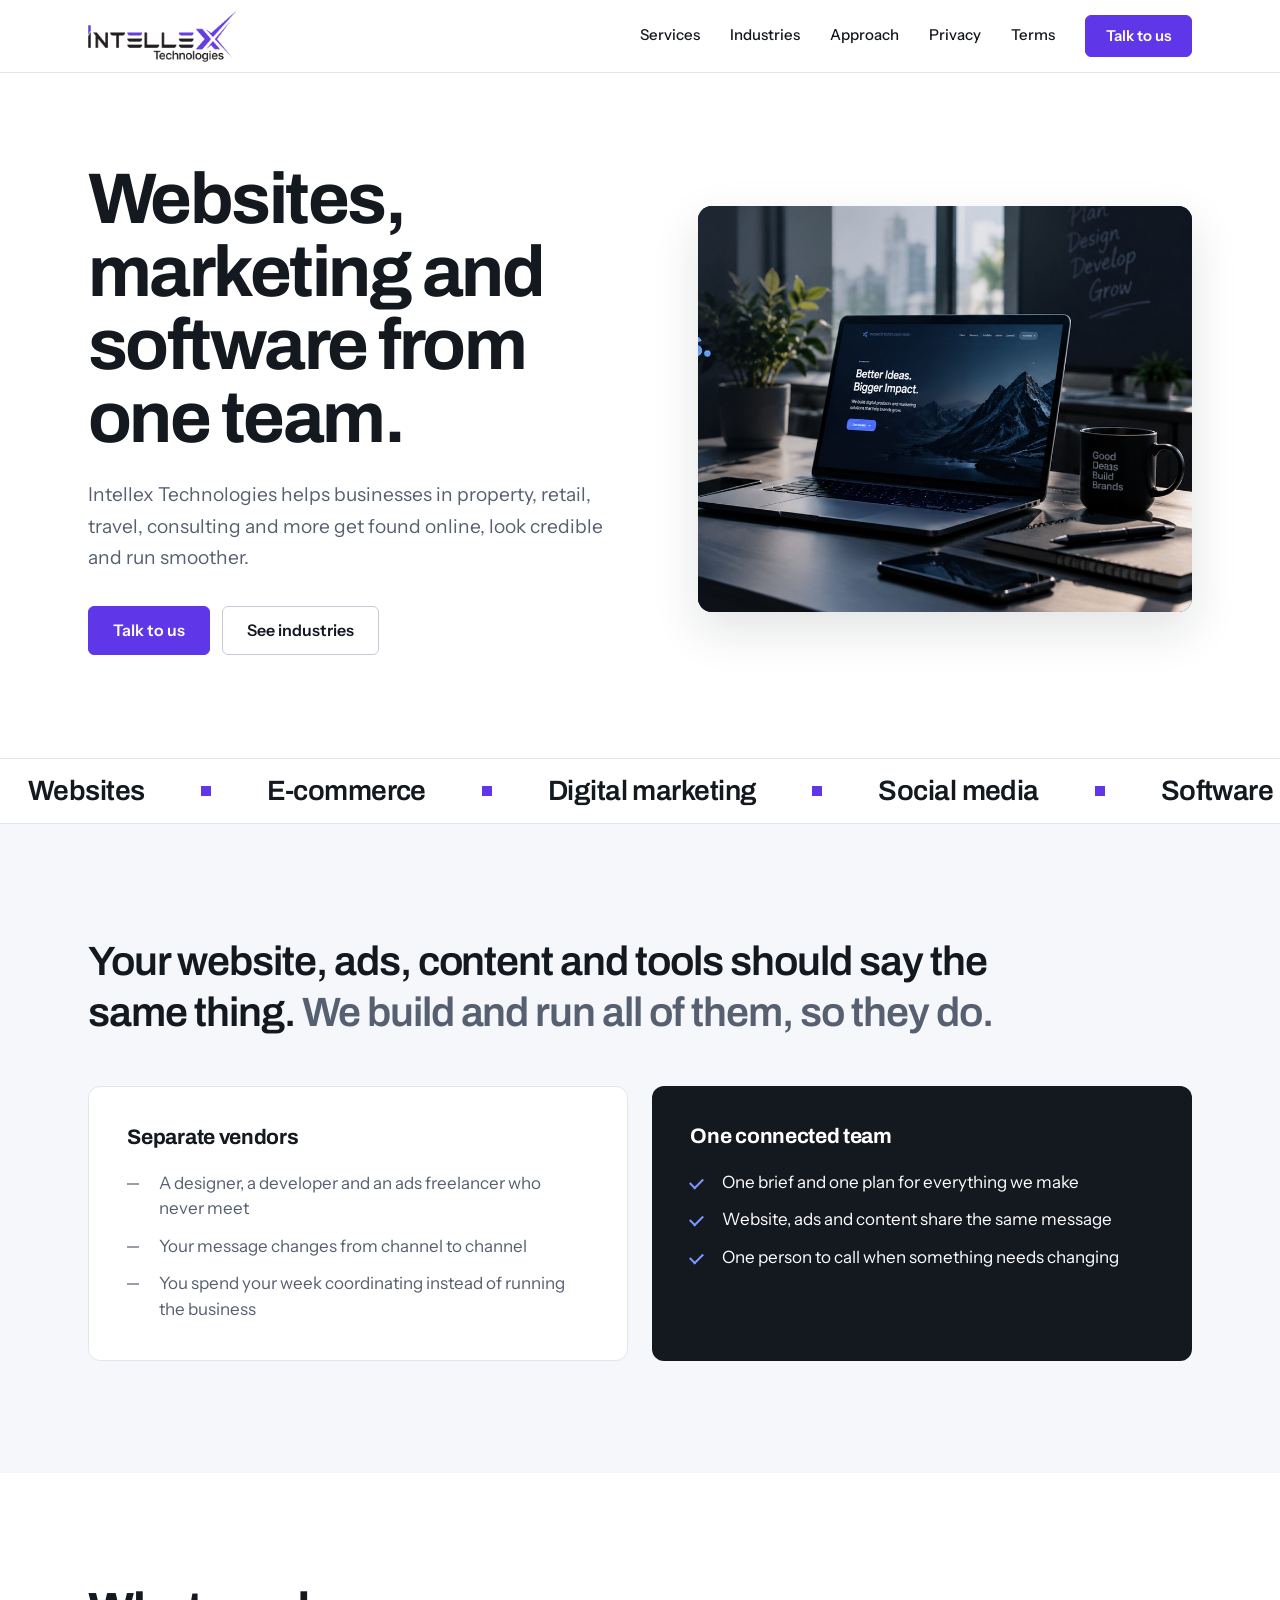
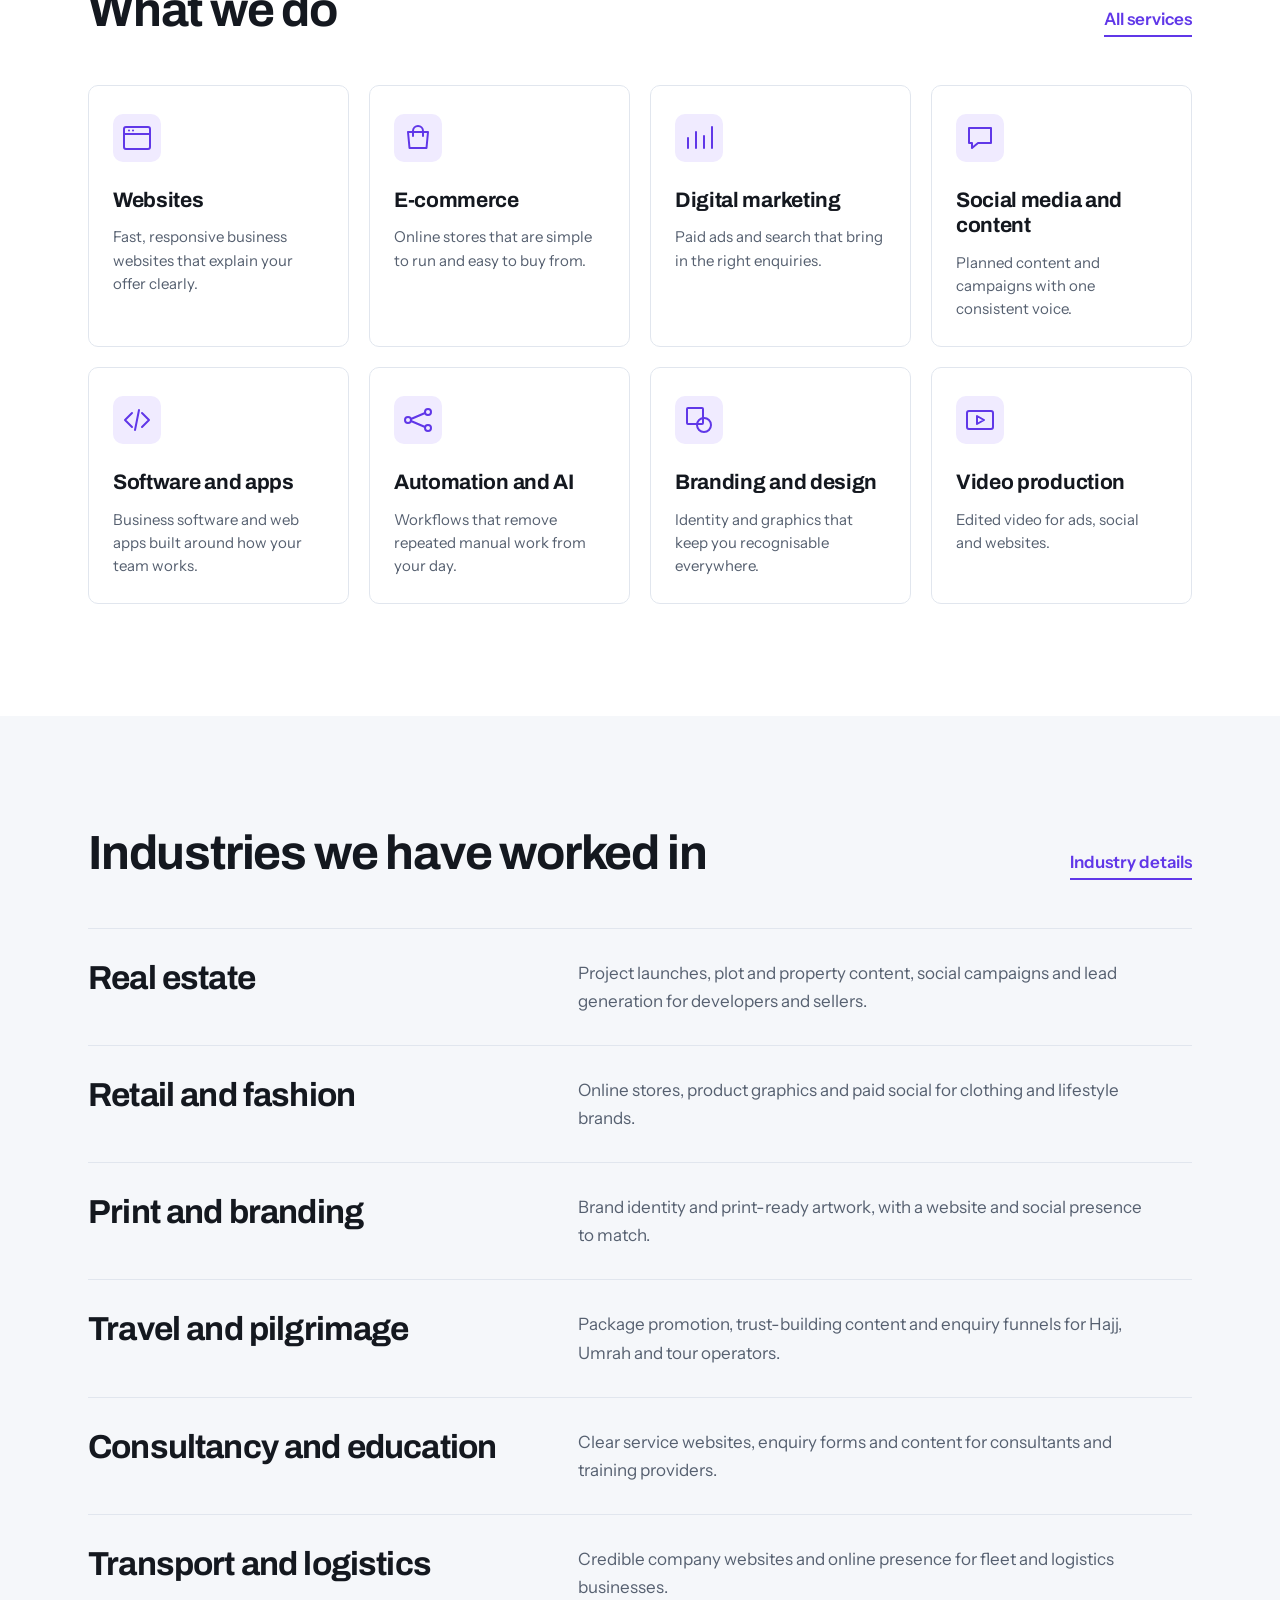
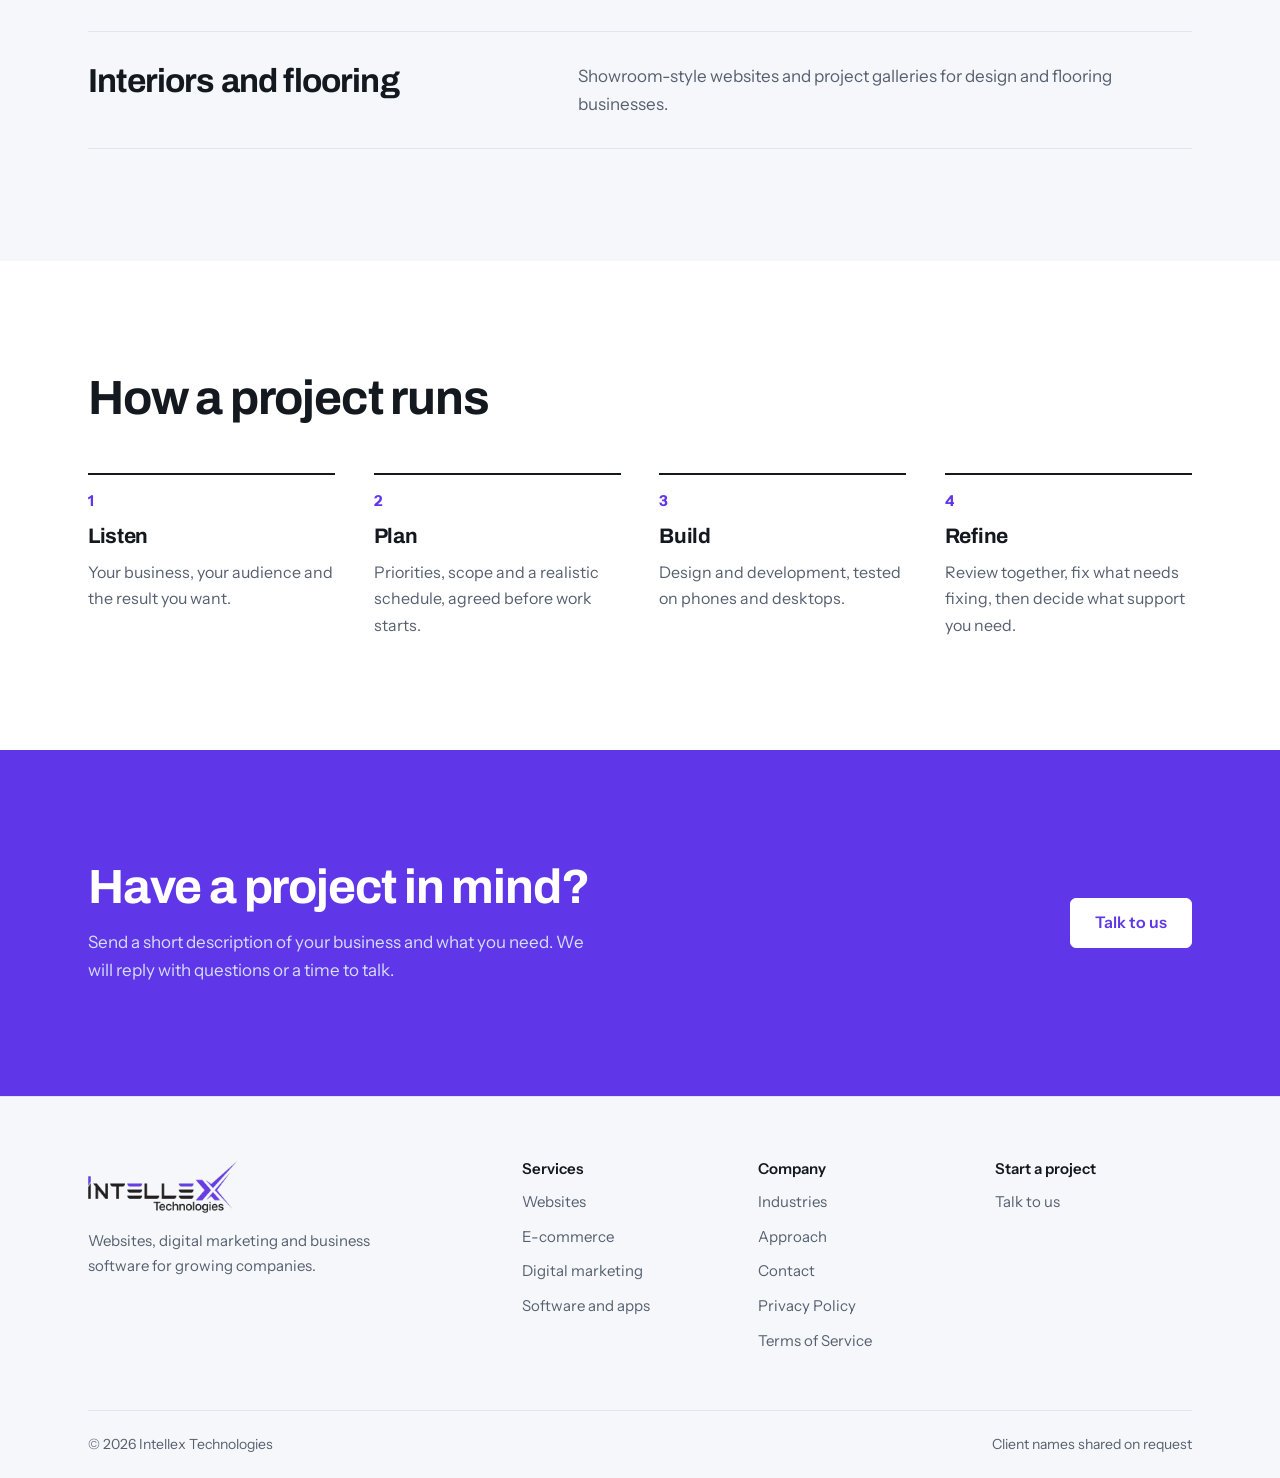
==== commit b61b92f3: "Add files via upload" ====
--- a/index.html
+++ b/index.html
@@ -9,7 +9,7 @@
 <header class="site-header"><div class="wrap bar">
 <a class="brand" href="index.html" aria-label="Intellex Technologies, home"><img class="brand-logo" src="assets/intellex-logo.png" alt="Intellex Technologies"></a>
 <button class="menu-toggle" aria-label="Open navigation" aria-expanded="false">Menu</button>
-<nav class="nav" aria-label="Main"><a href="services.html">Services</a><a href="industries.html">Industries</a><a href="approach.html">Approach</a><a class="btn" href="contact.html">Talk to us</a></nav></div></header>
+<nav class="nav" aria-label="Main"><a href="services.html">Services</a><a href="industries.html">Industries</a><a href="approach.html">Approach</a><a href="privacy-policy.html">Privacy</a><a href="terms-of-service.html">Terms</a><a class="btn" href="contact.html">Talk to us</a></nav></div></header>
 <main>
 <section class="hero"><div class="wrap"><div>
 <h1 class="h-in" style="--d:.05s">Websites, marketing and software from one team.</h1>
@@ -57,7 +57,7 @@
 <footer class="footer"><div class="wrap"><div class="fgrid">
 <div><a class="brand" href="index.html"><img class="brand-logo" src="assets/intellex-logo.png" alt="Intellex Technologies"></a><p class="about">Websites, digital marketing and business software for growing companies.</p></div>
 <div><h4>Services</h4><ul><li><a href="services.html">Websites</a></li><li><a href="services.html">E-commerce</a></li><li><a href="services.html">Digital marketing</a></li><li><a href="services.html">Software and apps</a></li></ul></div>
-<div><h4>Company</h4><ul><li><a href="industries.html">Industries</a></li><li><a href="approach.html">Approach</a></li><li><a href="contact.html">Contact</a></li></ul></div>
+<div><h4>Company</h4><ul><li><a href="industries.html">Industries</a></li><li><a href="approach.html">Approach</a></li><li><a href="contact.html">Contact</a></li><li><a href="privacy-policy.html">Privacy Policy</a></li><li><a href="terms-of-service.html">Terms of Service</a></li></ul></div>
 <div><h4>Start a project</h4><ul><li><a href="contact.html">Talk to us</a></li></ul></div>
 </div><div class="fbottom"><span>© <span data-year></span> Intellex Technologies</span><span>Client names shared on request</span></div></div></footer>
 <script src="assets/main.js"></script></body></html>
--- a/assets/style.css
+++ b/assets/style.css
@@ -0,0 +1,235 @@
+@font-face{font-family:"Archivo";src:url(fonts/archivo.woff2) format("woff2");font-weight:100 900;font-stretch:62% 125%;font-display:swap}
+@font-face{font-family:"Instrument Sans";src:url(fonts/instrument-sans.woff2) format("woff2");font-weight:400 700;font-display:swap}
+:root{
+  --white:#fff;--soft:#F5F7FA;--ink:#14181F;--muted:#566070;--line:#E1E6EE;
+  --blue:#6037E8;--blue-d:#4926C5;--tint:#F0EBFF;
+  --display:"Archivo",Arial,sans-serif;--text:"Instrument Sans",Arial,sans-serif;
+  --w:1200px;--gut:clamp(20px,4vw,48px);
+}
+*{box-sizing:border-box}
+html{scroll-behavior:smooth}
+body{margin:0;background:var(--white);color:var(--ink);font:17px/1.65 var(--text);-webkit-font-smoothing:antialiased}
+a{color:inherit;text-decoration:none}
+svg{display:block}
+button,input,select,textarea{font:inherit;color:inherit}
+:focus-visible{outline:3px solid var(--blue);outline-offset:3px}
+h1,h2,h3,p,ul{margin:0}
+h1,h2,h3{font-family:var(--display);font-weight:700;letter-spacing:-.025em;line-height:1.08}
+h1{font-size:clamp(40px,5.6vw,72px);letter-spacing:-.035em;line-height:1.02}
+h2{font-size:clamp(30px,3.8vw,48px)}
+h3{font-size:21px;letter-spacing:-.015em;line-height:1.2}
+.lead{font-size:clamp(18px,1.5vw,20px);color:var(--muted);max-width:34em}
+.wrap{max-width:var(--w);margin:0 auto;padding-inline:var(--gut)}
+.section{padding-block:clamp(64px,9vw,112px)}
+.soft{background:var(--soft)}
+
+/* header */
+.site-header{position:sticky;top:0;z-index:20;background:rgba(255,255,255,.96);backdrop-filter:blur(8px);border-bottom:1px solid var(--line)}
+.bar{display:flex;align-items:center;gap:32px;height:72px}
+.brand{display:flex;align-items:center;gap:10px;font:700 22px/1 var(--display);letter-spacing:-.03em}
+.brand-logo{display:block;width:clamp(170px,19vw,220px);height:auto;max-height:52px;object-fit:contain;object-position:left center;flex:none}
+.nav{display:flex;align-items:center;gap:30px;margin-left:auto;font-size:15px;font-weight:500}
+.nav a:not(.btn){padding:6px 0;border-bottom:2px solid transparent;transition:border-color .15s,color .15s}
+.nav a:not(.btn):hover{color:var(--blue)}
+.nav a[aria-current="page"]:not(.btn){border-bottom-color:var(--blue)}
+.menu-toggle{display:none;margin-left:auto;border:1px solid var(--line);background:#fff;padding:9px 16px;border-radius:6px;font-weight:600;cursor:pointer}
+
+.btn{display:inline-block;padding:14px 24px;border-radius:6px;font-weight:600;font-size:16px;line-height:1.2;background:var(--blue);color:#fff;border:1px solid var(--blue);cursor:pointer;transition:background .15s,border-color .15s,color .15s}
+.btn:hover{background:var(--blue-d);border-color:var(--blue-d)}
+.btn.ghost{background:transparent;color:var(--ink);border-color:#C3CBD8}
+.btn.ghost:hover{border-color:var(--ink);background:transparent}
+.btn.white{background:#fff;color:var(--blue);border-color:#fff}
+.btn.white:hover{background:var(--tint);border-color:var(--tint)}
+.nav .btn{padding:11px 20px;font-size:15px}
+.actions{display:flex;flex-wrap:wrap;gap:12px;margin-top:32px}
+
+/* hero */
+.hero{padding-block:clamp(48px,7vw,96px) clamp(56px,8vw,104px)}
+.hero .wrap{display:grid;grid-template-columns:1.05fr .95fr;gap:clamp(32px,5vw,72px);align-items:center}
+.hero h1{margin-bottom:24px}
+.hero-art{background:#101927;border-radius:14px;overflow:hidden;aspect-ratio:560/460;box-shadow:0 18px 48px rgba(20,24,31,.12)}
+.hero-art img{display:block;width:100%;height:100%;object-fit:cover;object-position:center center}
+.bar-g{transform-box:fill-box;transform-origin:bottom;animation:grow .9s cubic-bezier(.2,.7,.2,1) both}
+.bar-g:nth-child(2){animation-delay:.1s}.bar-g:nth-child(3){animation-delay:.2s}.bar-g:nth-child(4){animation-delay:.3s}.bar-g:nth-child(5){animation-delay:.4s}
+@keyframes grow{from{transform:scaleY(0)}to{transform:scaleY(1)}}
+
+/* statement */
+.statement{font:600 clamp(26px,3.2vw,42px)/1.25 var(--display);letter-spacing:-.025em;max-width:24em}
+.statement em{font-style:normal;color:var(--muted)}
+
+/* shift */
+.shift{display:grid;grid-template-columns:1fr 1fr;gap:24px;margin-top:48px}
+.shift>div{padding:clamp(24px,3vw,40px);border-radius:12px}
+.shift .old{border:1px solid var(--line);background:#fff}
+.shift .new{background:var(--ink);color:#fff}
+.shift h3{margin-bottom:20px}
+.shift ul{list-style:none;padding:0;display:grid;gap:12px}
+.shift li{display:grid;grid-template-columns:22px 1fr;gap:10px;line-height:1.5}
+.shift .old li{color:var(--muted)}
+.shift li::before{content:"";width:12px;height:2px;background:currentColor;margin-top:12px;opacity:.6}
+.shift .new li::before{width:11px;height:6px;border-left:2px solid #7C97FF;border-bottom:2px solid #7C97FF;background:none;transform:rotate(-45deg);margin-top:8px;opacity:1}
+
+/* section heading */
+.sh{display:flex;justify-content:space-between;align-items:flex-end;gap:32px;margin-bottom:48px;flex-wrap:wrap}
+.sh .lead{max-width:26em}
+.link{font-weight:600;color:var(--blue);border-bottom:2px solid currentColor;padding-bottom:2px}
+.link:hover{color:var(--blue-d)}
+
+/* service cards (the one place cards are used) */
+.cards{display:grid;grid-template-columns:repeat(4,1fr);gap:20px}
+.card{display:flex;flex-direction:column;gap:12px;padding:28px 24px 26px;background:#fff;border:1px solid var(--line);border-radius:10px;transition:border-color .15s,transform .15s}
+.card:hover{border-color:var(--blue);transform:translateY(-3px)}
+.card svg{width:32px;height:32px;color:var(--blue);margin-bottom:14px}
+.card p{font-size:15px;color:var(--muted);line-height:1.55}
+
+/* lists (industries, services page) */
+.list>*{display:grid;grid-template-columns:5fr 7fr;gap:clamp(16px,4vw,64px);padding-block:30px;border-top:1px solid var(--line);align-items:start}
+.list>*:last-child{border-bottom:1px solid var(--line)}
+.list h3{font-size:clamp(24px,2.6vw,34px);letter-spacing:-.025em}
+.list p{color:var(--muted);max-width:34em}
+.list a:hover h3,.list article:hover h3{color:var(--blue)}
+.list h3{transition:color .15s}
+.tags{display:flex;flex-wrap:wrap;gap:8px;list-style:none;padding:0;margin-top:16px}
+.tags li{background:var(--soft);padding:4px 12px;border-radius:99px;font-size:14px;font-weight:500;color:var(--ink)}
+.soft .tags li{background:#fff}
+
+/* process */
+.steps{display:grid;grid-template-columns:repeat(4,1fr);gap:clamp(20px,3vw,40px);counter-reset:s}
+.step{border-top:2px solid var(--ink);padding-top:20px}
+.step b{display:block;font:700 15px/1 var(--text);color:var(--blue);margin-bottom:16px}
+.step h3{margin-bottom:10px}
+.step p{font-size:16px;color:var(--muted)}
+
+/* cta */
+.cta{background:var(--blue);color:#fff}
+.cta .wrap{display:flex;justify-content:space-between;align-items:center;gap:32px;flex-wrap:wrap}
+.cta h2{max-width:14em}
+.cta p{margin-top:14px;color:#D6DEFF;max-width:30em}
+
+/* page head */
+.page-head{padding-block:clamp(56px,8vw,104px) clamp(40px,5vw,64px)}
+.page-head h1{max-width:14em;margin-bottom:22px}
+
+/* contact */
+.contact{display:grid;grid-template-columns:5fr 6fr;gap:clamp(32px,6vw,96px);align-items:start}
+.next{list-style:none;padding:0;margin-top:36px;display:grid;gap:20px}
+.next li{display:grid;grid-template-columns:36px 1fr;gap:14px;color:var(--muted)}
+.next b{width:30px;height:30px;border-radius:50%;background:var(--tint);color:var(--blue);display:grid;place-items:center;font-size:14px}
+form.panel{background:var(--soft);border:1px solid var(--line);border-radius:14px;padding:clamp(24px,3.5vw,44px)}
+.field{display:grid;gap:8px;margin-bottom:20px}
+.field label{font-weight:600;font-size:15px}.field label span{font-weight:400;color:var(--muted)}
+.field input,.field select,.field textarea{width:100%;padding:13px 14px;border:1px solid #C3CBD8;border-radius:6px;background:#fff;appearance:none;-webkit-appearance:none}
+.field select{background-image:linear-gradient(45deg,transparent 50%,var(--ink) 50%),linear-gradient(135deg,var(--ink) 50%,transparent 50%);background-position:calc(100% - 20px) 50%,calc(100% - 14px) 50%;background-size:6px 6px;background-repeat:no-repeat}
+.field input:focus,.field select:focus,.field textarea:focus{border-color:var(--blue);outline:3px solid rgba(35,71,245,.2);outline-offset:0}
+.form-status{margin-top:14px;font-weight:600;min-height:1.5em}
+
+/* footer */
+.footer{background:var(--soft);border-top:1px solid var(--line);padding-top:64px}
+.fgrid{display:grid;grid-template-columns:2fr 1fr 1fr 1fr;gap:40px}
+.footer h4{margin:0 0 14px;font:600 15px/1 var(--text)}
+.footer ul{list-style:none;padding:0;margin:0;display:grid;gap:10px;font-size:15px;color:var(--muted)}
+.footer a:hover{color:var(--blue)}
+.footer .about{color:var(--muted);font-size:15px;max-width:22em;margin-top:16px}
+.fbottom{margin-top:56px;padding-block:22px;border-top:1px solid var(--line);display:flex;justify-content:space-between;gap:16px;flex-wrap:wrap;font-size:14px;color:var(--muted)}
+
+@media (max-width:980px){
+  .hero .wrap,.contact{grid-template-columns:1fr}
+  .cards{grid-template-columns:1fr 1fr}
+  .steps{grid-template-columns:1fr 1fr;row-gap:36px}
+  .shift{grid-template-columns:1fr}
+  .fgrid{grid-template-columns:1fr 1fr}
+  .list>*{grid-template-columns:1fr;gap:10px}
+}
+@media (max-width:760px){
+  .menu-toggle{display:block}
+  .nav{display:none;position:absolute;left:0;right:0;top:72px;flex-direction:column;align-items:stretch;gap:0;background:#fff;border-bottom:1px solid var(--line);padding:8px var(--gut) 20px}
+  .nav.nav-open{display:flex}
+  .nav a:not(.btn){padding:14px 0;border-bottom:1px solid var(--line)}
+  .nav .btn{margin-top:16px;text-align:center}
+}
+@media (max-width:560px){.cards,.steps,.fgrid{grid-template-columns:1fr}}
+@media (prefers-reduced-motion:reduce){*{animation:none!important;transition:none!important;scroll-behavior:auto!important}}
+
+/* ---------- motion + dynamic layout ---------- */
+#prog{position:fixed;top:0;left:0;height:3px;width:100%;background:var(--blue);transform:scaleX(0);transform-origin:left;z-index:50}
+.site-header{transition:box-shadow .25s}
+.site-header.scrolled{box-shadow:0 6px 24px rgba(20,24,31,.07)}
+
+/* load sequence (one orchestrated moment) */
+.h-in{animation:hin .8s cubic-bezier(.2,.7,.2,1) both;animation-delay:var(--d,0s)}
+@keyframes hin{from{opacity:0;transform:translateY(22px)}to{opacity:1;transform:none}}
+
+/* scroll reveal, only when JS is running */
+.js [data-reveal]{opacity:0;transform:translateY(28px);transition:opacity .7s cubic-bezier(.2,.7,.2,1),transform .7s cubic-bezier(.2,.7,.2,1);transition-delay:calc(var(--i,0)*90ms)}
+.js [data-reveal].in{opacity:1;transform:none}
+.js .step[data-reveal]{transform:none}
+.step{position:relative;border-top:0}
+.step::before{content:"";position:absolute;left:0;right:0;top:0;height:2px;background:var(--ink);transform-origin:left;transition:transform .9s cubic-bezier(.2,.7,.2,1) .15s}
+.js .step[data-reveal]::before{transform:scaleX(0)}
+.js .step[data-reveal].in::before{transform:scaleX(1)}
+.steps .step:nth-child(2){transition-delay:.1s}.steps .step:nth-child(3){transition-delay:.2s}.steps .step:nth-child(4){transition-delay:.3s}
+
+/* hero art */
+.lyr{transition:transform .25s ease-out}
+.float{animation:float 5s ease-in-out infinite}
+@keyframes float{50%{transform:translateY(-8px)}}
+
+/* marquee */
+.marquee{overflow:hidden;border-block:1px solid var(--line);background:#fff;padding-block:18px}
+.marquee .track{display:flex;width:max-content;animation:slide 38s linear infinite}
+.marquee:hover .track{animation-play-state:paused}
+.marquee span{font:600 clamp(20px,2.2vw,28px)/1 var(--display);letter-spacing:-.02em;color:var(--ink);padding-inline:28px;display:flex;align-items:center;gap:56px;white-space:nowrap}
+.marquee span::after{content:"";width:10px;height:10px;background:var(--blue);flex:none}
+@keyframes slide{to{transform:translateX(-50%)}}
+
+/* card hover: icon flips to blue, text link slides */
+.card svg{padding:8px;box-sizing:content-box;width:32px;height:32px;border-radius:10px;background:var(--tint);transition:background .2s,color .2s}
+.card:hover svg{background:var(--blue);color:#fff}
+.card{position:relative;overflow:hidden}
+.card::after{content:"";position:absolute;left:0;bottom:0;height:3px;width:100%;background:var(--blue);transform:scaleX(0);transform-origin:left;transition:transform .35s cubic-bezier(.2,.7,.2,1)}
+.card:hover::after{transform:scaleX(1)}
+
+/* list rows: shift + chevron */
+.list>a,.list>article{position:relative;transition:padding-left .3s cubic-bezier(.2,.7,.2,1),background .25s}
+.list>a:hover,.list>article:hover{padding-left:18px;background:linear-gradient(90deg,var(--tint),transparent 70%)}
+.list>a::after{content:"";position:absolute;right:6px;top:50%;width:10px;height:10px;border-top:2px solid var(--blue);border-right:2px solid var(--blue);transform:translate(-8px,-50%) rotate(45deg);opacity:0;transition:opacity .25s,transform .3s}
+.list>a:hover::after{opacity:1;transform:translate(0,-50%) rotate(45deg)}
+
+/* buttons */
+.btn{position:relative;overflow:hidden;transition:background .15s,border-color .15s,transform .15s,box-shadow .2s}
+.btn:hover{transform:translateY(-2px);box-shadow:0 8px 20px rgba(35,71,245,.25)}
+.btn.ghost:hover{box-shadow:none}
+
+/* services page: sticky nav + large items */
+.svc-layout{display:grid;grid-template-columns:240px 1fr;gap:clamp(32px,5vw,72px);align-items:start}
+.svc-nav{position:sticky;top:104px}
+.svc-nav ul{list-style:none;padding:0;margin:0;display:grid;gap:2px;border-left:2px solid var(--line)}
+.svc-nav a{display:block;padding:8px 0 8px 18px;margin-left:-2px;border-left:2px solid transparent;font-weight:500;color:var(--muted);font-size:15px;transition:color .2s,border-color .2s,padding .25s}
+.svc-nav a:hover{color:var(--ink)}
+.svc-nav a.on{color:var(--blue);border-left-color:var(--blue);padding-left:24px;font-weight:600}
+.svc-items{display:grid;gap:24px}
+.svc-item{display:grid;grid-template-columns:72px 1fr;gap:28px;padding:clamp(24px,3.5vw,44px);border:1px solid var(--line);border-radius:14px;background:#fff;scroll-margin-top:100px;transition:border-color .25s,box-shadow .3s}
+.svc-item.alt{background:var(--soft)}
+.svc-item:hover{border-color:var(--blue);box-shadow:0 16px 40px rgba(35,71,245,.08)}
+.svc-ic{width:72px;height:72px;border-radius:16px;background:var(--tint);color:var(--blue);display:grid;place-items:center;transition:background .25s,color .25s,transform .35s cubic-bezier(.2,.7,.2,1)}
+.svc-ic svg{width:34px;height:34px}
+.svc-item:hover .svc-ic{background:var(--blue);color:#fff;transform:rotate(-6deg) scale(1.05)}
+.svc-item h2{font-size:clamp(28px,3vw,40px);margin-bottom:12px}
+.svc-item .lead{font-size:18px}
+.svc-cols{display:grid;grid-template-columns:1.3fr 1fr;gap:32px;margin-top:28px;padding-top:24px;border-top:1px solid var(--line)}
+.svc-cols h3{font-size:15px;font-family:var(--text);font-weight:600;letter-spacing:0;color:var(--muted);margin-bottom:14px}
+.svc-cols .tags{margin-top:0}
+.svc-item.alt .tags li{background:#fff}
+.checks{list-style:none;padding:0;margin:0;display:grid;gap:10px}
+.checks li{display:grid;grid-template-columns:20px 1fr;gap:10px;font-size:16px;line-height:1.5}
+.checks li::before{content:"";width:10px;height:6px;margin-top:7px;border-left:2px solid var(--blue);border-bottom:2px solid var(--blue);transform:rotate(-45deg)}
+@media (max-width:980px){
+  .svc-layout{grid-template-columns:1fr}
+  .svc-nav{position:sticky;top:72px;z-index:5;background:#fff;margin-inline:calc(var(--gut)*-1);padding:10px var(--gut);border-bottom:1px solid var(--line);overflow-x:auto}
+  .svc-nav ul{display:flex;gap:8px;border:0;width:max-content}
+  .svc-nav a{border:1px solid var(--line);border-radius:99px;padding:7px 14px;margin:0;white-space:nowrap}
+  .svc-nav a.on{border-color:var(--blue);padding-left:14px;background:var(--tint)}
+  .svc-item{scroll-margin-top:150px}
+}
+@media (max-width:640px){.svc-item{grid-template-columns:1fr}.svc-cols{grid-template-columns:1fr}.svc-ic{width:56px;height:56px}}
+@media (prefers-reduced-motion:reduce){.js [data-reveal]{opacity:1!important;transform:none!important}.marquee .track{animation:none}.step::before{transform:none!important}}
